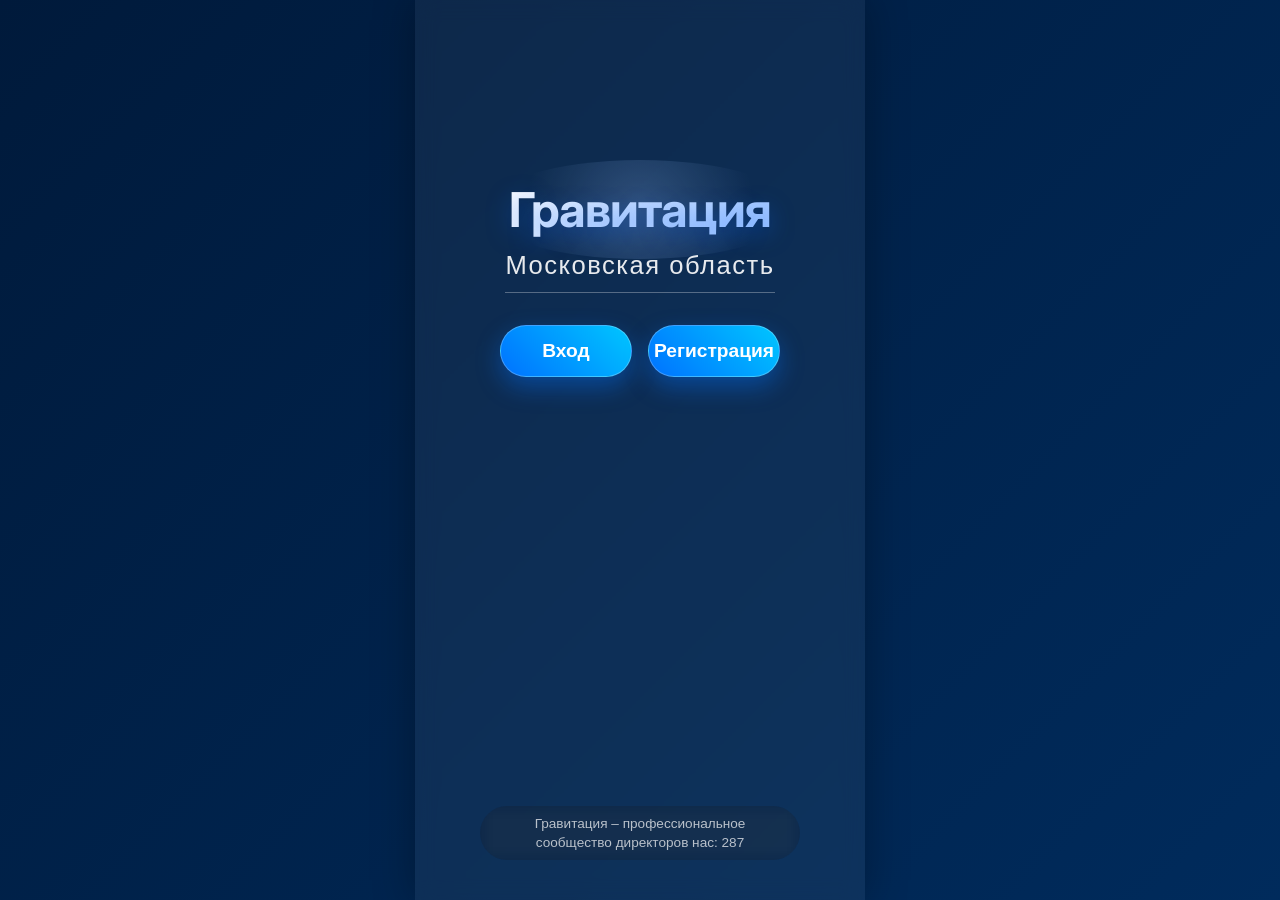
==== index.html @ a6f47c1d "index.html" ====
<!DOCTYPE html>
<html lang="ru">
<head>
    <meta charset="UTF-8">
    <meta name="viewport" content="width=device-width, initial-scale=1.0, maximum-scale=1.0, user-scalable=no, viewport-fit=cover">
    <title>Гравитация - Московская область</title>
    <link rel="manifest" href="data:application/manifest+json,%7B%22name%22%3A%22%D0%93%D1%80%D0%B0%D0%B2%D0%B8%D1%82%D0%B0%D1%86%D0%B8%D1%8F%20-%20%D0%9C%D0%9E%22%2C%22short_name%22%3A%22%D0%93%D1%80%D0%B0%D0%B2%D0%B8%D1%82%D0%B0%D1%86%D0%B8%D1%8F%22%2C%22start_url%22%3A%22%2F%22%2C%22display%22%3A%22standalone%22%2C%22background_color%22%3A%22%23001a3b%22%2C%22theme_color%22%3A%22%23001a3b%22%2C%22icons%22%3A%5B%7B%22src%22%3A%22data:image/svg+xml,%3Csvg%20xmlns='http://www.w3.org/2000/svg'%20viewBox='0%200%20192%20192'%3E%3Crect%20width='192'%20height='192'%20fill='%23001a3b'/%3E%3Ctext%20x='50%25'%20y='50%25'%20font-size='120'%20text-anchor='middle'%20dy='.3em'%20fill='%23ffffff'%3EG%3C/text%3E%3C/svg%3E%22%2C%22sizes%22%3A%22192x192%22%2C%22type%22%3A%22image/svg+xml%22%7D%5D%7D">
    <link href="https://fonts.googleapis.com/css2?family=Inter:opsz,wght@14..32,300;14..32,400;14..32,500;14..32,600;14..32,700;14..32,800&display=swap" rel="stylesheet">
    <style>
        * {
            margin: 0;
            padding: 0;
            box-sizing: border-box;
            font-family: 'SF Pro Display', -apple-system, BlinkMacSystemFont, 'Segoe UI', Roboto, Helvetica, Arial, sans-serif;
        }

        body {
            background: linear-gradient(135deg, #001a3b 0%, #002b5c 100%);
            min-height: 100vh;
            display: flex;
            justify-content: center;
            align-items: flex-start;
            color: white;
        }

        #app {
            width: 100%;
            max-width: 450px;
            min-height: 100vh;
            background: rgba(255, 255, 255, 0.05);
            backdrop-filter: blur(10px);
            box-shadow: 0 0 40px rgba(0, 0, 0, 0.3);
            position: relative;
            overflow-x: hidden;
            display: flex;
            flex-direction: column;
        }

        @keyframes floatIn {
            0% { opacity: 0; transform: translateY(100px) scale(0.9); }
            100% { opacity: 1; transform: translateY(0) scale(1); }
        }
        @keyframes slideUp {
            from { opacity: 0; transform: translateY(50px); }
            to { opacity: 1; transform: translateY(0); }
        }

        @keyframes rotateGlow {
            0% { transform: rotate(0deg); }
            100% { transform: rotate(360deg); }
        }

        .splash-screen {
            min-height: 100vh;
            display: flex;
            flex-direction: column;
            align-items: center;
            padding: 20px;
            text-align: center;
            position: relative;
            overflow: hidden;
            justify-content: flex-start;
            padding-top: 20vh;
        }
        
        @media (max-height: 700px) {
            .splash-screen {
                padding-top: 12vh;
            }
        }
        
        .gravity-text {
            font-family: 'Inter', sans-serif;
            font-size: 3rem;
            font-weight: 700;
            letter-spacing: -0.02em;
            background: linear-gradient(135deg, #FFFFFF 0%, #D4E6FF 40%, #9AC2FF 100%);
            background-clip: text;
            -webkit-background-clip: text;
            -webkit-text-fill-color: transparent;
            text-shadow: 0 8px 24px rgba(0, 100, 255, 0.35);
            margin-bottom: 12px;
            animation: floatIn 1.2s cubic-bezier(0.2, 0.9, 0.3, 1) forwards;
            position: relative;
        }
        .gravity-text::before {
            content: '';
            position: absolute;
            top: -20px;
            left: -20px;
            right: -20px;
            bottom: -20px;
            background: radial-gradient(circle at center, rgba(154, 194, 255, 0.25) 0%, transparent 70%);
            animation: rotateGlow 12s linear infinite;
            z-index: -1;
            border-radius: 50%;
        }
        .region-text {
            font-size: 1.6rem;
            font-weight: 500;
            letter-spacing: 1.5px;
            color: rgba(255, 255, 255, 0.9);
            border-bottom: 1.5px solid rgba(255, 255, 255, 0.3);
            padding-bottom: 12px;
            display: inline-block;
            opacity: 0;
            animation: slideUp 0.8s 0.5s forwards;
        }
        .auth-buttons {
            display: flex;
            gap: 16px;
            justify-content: center;
            margin-top: 32px;
            opacity: 0;
            animation: slideUp 0.8s 0.8s forwards;
            width: 100%;
            max-width: 280px;
        }
        .auth-btn {
            flex: 1;
            background: linear-gradient(45deg, #0072ff, #00c6ff);
            border: none;
            color: white;
            font-size: 1.2rem;
            font-weight: 600;
            padding: 14px 0;
            border-radius: 60px;
            box-shadow: 0 10px 25px rgba(0, 114, 255, 0.4);
            cursor: pointer;
            transition: transform 0.25s ease, box-shadow 0.25s ease;
            border: 1px solid rgba(255,255,255,0.25);
        }
        .auth-btn:active { transform: scale(0.96); }

        .community-stats {
            margin-top: auto;
            margin-bottom: 20px;
            font-size: 0.85rem;
            font-weight: normal;
            color: rgba(255, 255, 255, 0.7);
            background: rgba(0,0,0,0.2);
            padding: 8px 16px;
            border-radius: 30px;
            backdrop-filter: blur(8px);
            animation: slideUp 0.8s 1s forwards;
            opacity: 0;
            text-align: center;
            line-height: 1.4;
            width: 90%;
            max-width: 320px;
        }

        .main-content {
            flex: 1;
            display: none;
            flex-direction: column;
            padding-bottom: 70px;
        }
        .main-content.active { display: flex; animation: slideUp 0.5s forwards; }

        .header {
            display: flex;
            justify-content: space-between;
            align-items: center;
            margin: 16px 20px 10px 20px;
            padding: 10px 0;
            border-bottom: 1px solid rgba(255,255,255,0.2);
        }
        .header h1 {
            font-size: 1.8rem;
            background: linear-gradient(135deg, #fff, #a8d0ff);
            -webkit-background-clip: text;
            -webkit-text-fill-color: transparent;
        }
        .logout-btn {
            background: rgba(255,255,255,0.1);
            border: 1px solid rgba(255,255,255,0.3);
            color: white;
            padding: 8px 15px;
            border-radius: 20px;
            font-size: 0.9rem;
            cursor: pointer;
        }

        /* ВЕРХНЯЯ НАВИГАЦИЯ — в один ряд, без переносов, равномерно */
        .top-nav {
            display: flex;
            flex-wrap: nowrap;
            justify-content: space-between;
            gap: 6px;
            padding: 10px 12px;
            background: rgba(0, 0, 0, 0.3);
            backdrop-filter: blur(8px);
            border-bottom: 1px solid rgba(255,255,255,0.1);
            overflow-x: auto;
            -webkit-overflow-scrolling: touch;
            scrollbar-width: none; /* скрываем скроллбар для чистоты */
        }
        .top-nav::-webkit-scrollbar {
            display: none;
        }
        .top-nav button {
            flex: 1;
            display: inline-flex;
            flex-direction: column;
            align-items: center;
            justify-content: center;
            gap: 4px;
            background: rgba(255,255,255,0.1);
            border: none;
            color: white;
            padding: 8px 4px;
            border-radius: 24px;
            font-size: 0.7rem;
            font-weight: 500;
            cursor: pointer;
            transition: all 0.2s;
            backdrop-filter: blur(4px);
            white-space: nowrap;
            text-align: center;
            min-width: 0;
        }
        .top-nav button span:first-child {
            font-size: 1.3rem;
        }
        .top-nav button.active {
            background: linear-gradient(45deg, #0072ff, #00c6ff);
            box-shadow: 0 2px 8px rgba(0,114,255,0.4);
        }

        /* НИЖНЯЯ НАВИГАЦИЯ */
        .bottom-nav {
            position: fixed;
            bottom: 0;
            left: 0;
            right: 0;
            max-width: 450px;
            margin: 0 auto;
            background: rgba(10, 25, 47, 0.95);
            backdrop-filter: blur(12px);
            display: flex;
            justify-content: space-around;
            align-items: center;
            padding: 8px 12px 12px;
            border-top: 1px solid rgba(255,255,255,0.15);
            z-index: 100;
        }
        .nav-item {
            display: flex;
            flex-direction: column;
            align-items: center;
            gap: 4px;
            background: transparent;
            border: none;
            color: rgba(255,255,255,0.6);
            font-size: 0.7rem;
            font-weight: 500;
            cursor: pointer;
            transition: all 0.2s;
            padding: 6px 8px;
            border-radius: 30px;
        }
        .nav-item span:first-child {
            font-size: 1.4rem;
        }
        .nav-item.active {
            color: #00c6ff;
            background: rgba(0, 114, 255, 0.2);
        }
        .tab-content {
            display: none;
            background: rgba(255,255,255,0.05);
            border-radius: 20px;
            padding: 20px;
            backdrop-filter: blur(5px);
            margin: 10px 16px 0 16px;
            flex: 1;
        }
        .tab-content.active {
            display: block;
        }

        /* Общие стили */
        .search-container { margin-bottom: 20px; }
        .search-input {
            width: 100%;
            padding: 12px 16px;
            background: rgba(255,255,255,0.1);
            border: 1px solid rgba(255,255,255,0.2);
            border-radius: 40px;
            color: white;
            font-size: 1rem;
            outline: none;
        }
        .form-group { margin-bottom: 20px; }
        .form-group label {
            display: block;
            margin-bottom: 8px;
            font-size: 0.9rem;
            color: rgba(255,255,255,0.8);
        }
        .form-group input, .form-group textarea, .form-group select {
            width: 100%;
            padding: 15px;
            background: rgba(255,255,255,0.1);
            border: 1px solid rgba(255,255,255,0.2);
            border-radius: 15px;
            color: white;
            font-size: 1rem;
        }
        .strength-item, .skill-item {
            background: rgba(255,255,255,0.05);
            padding: 15px;
            border-radius: 15px;
            margin-bottom: 10px;
            display: flex;
            flex-direction: column;
            gap: 10px;
        }
        .dynamic-input {
            background: transparent;
            border: none;
            border-bottom: 1px dashed rgba(255,255,255,0.4);
            color: white;
            font-size: 1rem;
            padding: 5px 0;
            width: 100%;
            outline: none;
        }
        .add-btn {
            background: rgba(255,255,255,0.2);
            border: 1px dashed rgba(255,255,255,0.5);
            color: white;
            padding: 12px;
            border-radius: 15px;
            width: 100%;
            font-size: 1rem;
            cursor: pointer;
            margin-bottom: 10px;
        }
        .checkbox-label {
            display: flex;
            align-items: center;
            gap: 12px;
            margin-bottom: 16px;
            cursor: pointer;
            font-size: 0.95rem;
            line-height: 1.3;
        }
        .checkbox-label input[type="checkbox"] {
            appearance: none;
            -webkit-appearance: none;
            width: 22px;
            height: 22px;
            background: rgba(255,255,255,0.1);
            border: 1.5px solid rgba(255,255,255,0.4);
            border-radius: 6px;
            cursor: pointer;
            position: relative;
            transition: all 0.2s ease;
            flex-shrink: 0;
            margin: 0;
        }
        .checkbox-label input[type="checkbox"]:checked {
            background: linear-gradient(45deg, #0072ff, #00c6ff);
            border-color: #00c6ff;
        }
        .checkbox-label input[type="checkbox"]:checked::after {
            content: "✓";
            position: absolute;
            top: 50%;
            left: 50%;
            transform: translate(-50%, -50%);
            color: white;
            font-size: 14px;
            font-weight: bold;
        }
        .checkbox-label label {
            cursor: pointer;
            color: rgba(255,255,255,0.9);
            font-size: 0.95rem;
            line-height: 1.3;
        }
        .save-btn {
            background: linear-gradient(45deg, #00c6ff, #0072ff);
            border: none;
            color: white;
            padding: 15px;
            border-radius: 30px;
            width: 100%;
            font-size: 1.2rem;
            font-weight: 600;
            cursor: pointer;
            margin-top: 20px;
        }
        .directors-grid { display: flex; flex-direction: column; gap: 20px; }
        .director-card {
            background: rgba(0, 0, 0, 0.4);
            backdrop-filter: blur(12px);
            border-radius: 28px;
            padding: 18px;
            border: 1px solid rgba(255,255,255,0.15);
        }
        .card-header {
            display: flex;
            align-items: center;
            gap: 15px;
            margin-bottom: 15px;
        }
        .avatar-img, .avatar-placeholder {
            width: 70px;
            height: 70px;
            border-radius: 50%;
            flex-shrink: 0;
            display: flex;
            align-items: center;
            justify-content: center;
            font-size: 28px;
            font-weight: 600;
            color: white;
            background: linear-gradient(135deg, #0072ff, #00c6ff);
        }
        .avatar-img {
            background: none;
            object-fit: cover;
        }
        .photo-preview {
            margin-top: 12px;
            text-align: center;
        }
        .photo-preview img {
            width: 100px;
            height: 100px;
            border-radius: 50%;
            object-fit: cover;
            border: 2px solid rgba(255,255,255,0.3);
        }
        .badge-mentor {
            background: #ffaa33;
            color: #1e2a3a;
            font-size: 0.7rem;
            padding: 2px 8px;
            border-radius: 30px;
            font-weight: bold;
        }
        .info-section {
            margin: 12px 0;
            background: rgba(255,255,255,0.05);
            border-radius: 18px;
            padding: 12px;
        }
        .info-section h4 { font-size: 0.85rem; color: #9ac2ff; margin-bottom: 8px; }
        .tags { display: flex; flex-wrap: wrap; gap: 8px; margin-top: 5px; }
        .tag {
            background: rgba(0,114,255,0.3);
            border-radius: 20px;
            padding: 4px 12px;
            font-size: 0.75rem;
        }
        .contact-btn, .detail-btn {
            background: linear-gradient(45deg, #0072ff, #00c6ff);
            border: none;
            color: white;
            padding: 10px;
            border-radius: 40px;
            width: 100%;
            margin-top: 12px;
            cursor: pointer;
        }
        .detail-btn { background: rgba(255,255,255,0.2); }
        .event-card {
            background: rgba(255,255,255,0.1);
            border-radius: 15px;
            padding: 15px;
            margin-bottom: 15px;
            border-left: 4px solid #0072ff;
        }
        .modal-overlay {
            position: fixed;
            top: 0;
            left: 0;
            width: 100%;
            height: 100%;
            background: rgba(0, 0, 0, 0.85);
            backdrop-filter: blur(12px);
            display: flex;
            justify-content: center;
            align-items: center;
            z-index: 1000;
            padding: 20px;
        }
        .modal-content {
            max-width: 400px;
            width: 100%;
            background: rgba(0, 0, 0, 0.6);
            backdrop-filter: blur(16px);
            border-radius: 40px;
            border: 1px solid rgba(255, 255, 255, 0.2);
            padding: 24px;
            color: white;
        }
        .close-modal {
            float: right;
            background: rgba(255,255,255,0.2);
            border: none;
            color: white;
            font-size: 24px;
            width: 36px;
            height: 36px;
            border-radius: 50%;
            cursor: pointer;
        }
        .strength-row {
            display: flex;
            align-items: center;
            justify-content: space-between;
            margin-bottom: 12px;
            gap: 12px;
        }
        .strength-bar {
            flex: 1;
            height: 8px;
            background: rgba(255,255,255,0.2);
            border-radius: 10px;
        }
        .strength-fill {
            height: 100%;
            background: linear-gradient(90deg, #00c6ff, #0072ff);
            border-radius: 10px;
        }
        .install-prompt {
            background: rgba(0, 26, 59, 0.95);
            backdrop-filter: blur(10px);
            padding: 15px;
            border-radius: 15px;
            margin: 10px;
            display: flex;
            justify-content: space-between;
            align-items: center;
        }
        .new-section-card {
            background: rgba(255,255,255,0.08);
            border-radius: 24px;
            padding: 20px;
            margin-bottom: 20px;
            border-left: 4px solid #00c6ff;
        }
        .new-section-card h3 {
            margin-bottom: 12px;
            color: #00c6ff;
        }
        @media (max-width: 450px) {
            .gravity-text { font-size: 2.5rem; }
            .region-text { font-size: 1.3rem; }
            .top-nav button { padding: 6px 2px; font-size: 0.65rem; }
            .top-nav button span:first-child { font-size: 1.1rem; }
            .nav-item span:first-child { font-size: 1.2rem; }
            .nav-item { font-size: 0.6rem; padding: 4px 6px; }
            .avatar-img, .avatar-placeholder {
                width: 55px;
                height: 55px;
                font-size: 22px;
            }
        }
    </style>
</head>
<body>
<div id="app">
    <!-- Экран приветствия -->
    <div class="splash-screen" id="splashScreen">
        <div>
            <div class="gravity-text">Гравитация</div>
            <div class="region-text">Московская область</div>
        </div>
        <div class="auth-buttons">
            <button class="auth-btn" id="loginBtn">Вход</button>
            <button class="auth-btn" id="registerBtn">Регистрация</button>
        </div>
        <div class="install-prompt" id="installPrompt" style="display: none;"><span>📱 Установить приложение</span><button id="installBtn">Установить</button></div>
        <div class="community-stats">
            Гравитация – профессиональное сообщество директоров нас: <span>287</span>
        </div>
    </div>

    <!-- Основной контент -->
    <div class="main-content" id="mainContent">
        <div class="header">
            <h1>Гравитация</h1>
            <button class="logout-btn" id="logoutBtn">Выйти</button>
        </div>

        <!-- ВЕРХНЯЯ НАВИГАЦИЯ (все пять кнопок в один ряд) -->
        <div class="top-nav" id="topNav">
            <button data-tab="profile"><span>👤</span> <span>Профиль</span></button>
            <button data-tab="school"><span>🏫</span> <span>Школа</span></button>
            <button data-tab="events"><span>📅</span> <span>Мероприятия</span></button>
            <button data-tab="directors"><span>🧑‍💼</span> <span>Директора</span></button>
            <button data-tab="mentors"><span>🌟</span> <span>Наставники</span></button>
        </div>

        <!-- Контейнеры для старых разделов -->
        <div class="tab-content" id="profile"></div>
        <div class="tab-content" id="school"></div>
        <div class="tab-content" id="events"></div>
        <div class="tab-content" id="directors"></div>
        <div class="tab-content" id="mentors"></div>

        <!-- НИЖНЯЯ НАВИГАЦИЯ (новые разделы) -->
        <div class="bottom-nav" id="bottomNav">
            <button class="nav-item" data-newtab="expert"><span>📊</span><span>Экспертное мнение</span></button>
            <button class="nav-item" data-newtab="gl"><span>⭐</span><span>ГЛ</span></button>
            <button class="nav-item" data-newtab="internship"><span>🎓</span><span>Стажировка</span></button>
            <button class="nav-item" data-newtab="calendar"><span>📅</span><span>Календарь мероприятий</span></button>
        </div>

        <!-- Контейнеры для новых разделов -->
        <div class="tab-content" id="expert"></div>
        <div class="tab-content" id="gl"></div>
        <div class="tab-content" id="internship"></div>
        <div class="tab-content" id="calendar"></div>
    </div>
</div>

<script>
    // ---------- Авторизация и модальные окна ----------
    let deferredPrompt;
    window.addEventListener('beforeinstallprompt', (e) => {
        e.preventDefault();
        deferredPrompt = e;
        document.getElementById('installPrompt').style.display = 'flex';
    });
    document.getElementById('installBtn')?.addEventListener('click', async () => {
        if (!deferredPrompt) return;
        deferredPrompt.prompt();
        await deferredPrompt.userChoice;
        deferredPrompt = null;
        document.getElementById('installPrompt').style.display = 'none';
    });

    function showModal(title, contentHtml) {
        const overlay = document.createElement('div');
        overlay.className = 'modal-overlay';
        overlay.innerHTML = `
            <div class="modal-content">
                <button class="close-modal">&times;</button>
                <h2 style="margin-bottom: 20px;">${title}</h2>
                ${contentHtml}
            </div>
        `;
        document.body.appendChild(overlay);
        overlay.querySelector('.close-modal').onclick = () => overlay.remove();
        overlay.onclick = (e) => { if (e.target === overlay) overlay.remove(); };
        return overlay;
    }

    function showLoginModal() {
        const html = `
            <div class="form-group"><label>Email</label><input type="email" id="loginEmail" placeholder="director@school.ru"></div>
            <div class="form-group"><label>Пароль</label><input type="password" id="loginPassword" placeholder="******"></div>
            <button class="save-btn" id="doLoginBtn">Войти</button>
        `;
        const modal = showModal('Вход в аккаунт', html);
        modal.querySelector('#doLoginBtn').onclick = () => {
            const email = modal.querySelector('#loginEmail').value.trim();
            const password = modal.querySelector('#loginPassword').value;
            const users = JSON.parse(localStorage.getItem('users') || '[]');
            const user = users.find(u => u.email === email && u.password === password);
            if (user) {
                localStorage.setItem('userLoggedIn', 'true');
                localStorage.setItem('currentUser', JSON.stringify(user));
                modal.remove();
                showMainApp();
            } else {
                alert('Неверный email или пароль');
            }
        };
    }

    function showRegisterModal() {
        const html = `
            <div class="form-group"><label>ФИО</label><input type="text" id="regName" placeholder="Иванов Иван Иванович"></div>
            <div class="form-group"><label>Email</label><input type="email" id="regEmail" placeholder="director@school.ru"></div>
            <div class="form-group"><label>Телефон</label><input type="tel" id="regPhone" placeholder="+7 (999) 999-99-99"></div>
            <div class="form-group"><label>Пароль</label><input type="password" id="regPassword" placeholder="минимум 6 символов"></div>
            <button class="save-btn" id="doRegisterBtn">Зарегистрироваться</button>
        `;
        const modal = showModal('Регистрация', html);
        modal.querySelector('#doRegisterBtn').onclick = () => {
            const name = modal.querySelector('#regName').value.trim();
            const email = modal.querySelector('#regEmail').value.trim();
            const phone = modal.querySelector('#regPhone').value.trim();
            const password = modal.querySelector('#regPassword').value;
            if (!name || !email || !password) {
                alert('Заполните все поля');
                return;
            }
            if (password.length < 6) {
                alert('Пароль должен быть не менее 6 символов');
                return;
            }
            const users = JSON.parse(localStorage.getItem('users') || '[]');
            if (users.some(u => u.email === email)) {
                alert('Пользователь с таким email уже существует');
                return;
            }
            const newUser = { name, email, phone, password };
            users.push(newUser);
            localStorage.setItem('users', JSON.stringify(users));
            localStorage.setItem('userLoggedIn', 'true');
            localStorage.setItem('currentUser', JSON.stringify(newUser));
            modal.remove();
            showMainApp();
        };
    }

    function showMainApp() {
        document.getElementById('splashScreen').style.display = 'none';
        const main = document.getElementById('mainContent');
        main.classList.add('active');
        initTabs();
        loadUserDataIntoForms();
        renderDirectors();
        renderEvents();
    }

    function logout() {
        localStorage.removeItem('userLoggedIn');
        localStorage.removeItem('currentUser');
        document.getElementById('splashScreen').style.display = 'flex';
        document.getElementById('mainContent').classList.remove('active');
    }

    // ========== ПРОФИЛЬ (с фото) ==========
    document.getElementById('profile').innerHTML = `
        <h2 style="margin-bottom: 20px;">Профиль директора</h2>
        <div class="form-group">
            <label>Фото директора</label>
            <input type="file" id="directorPhoto" accept="image/jpeg,image/png,image/webp">
            <div id="photoPreview" class="photo-preview"></div>
        </div>
        <div class="form-group"><label>ФИО полностью</label><input type="text" id="directorName" placeholder="Иванов Иван Иванович"></div>
        <div class="form-group"><label>Email</label><input type="email" id="directorEmail" placeholder="director@school.ru"></div>
        <div class="form-group"><label>Телефон</label><input type="tel" id="directorPhone" placeholder="+7 (999) 999-99-99"></div>
        <h3 style="margin: 20px 0 10px;">Мои сильные стороны</h3><div id="strengthsList"></div><button class="add-btn" onclick="addStrength()">+ Добавить качество</button>
        <h3 style="margin: 20px 0 10px;">Профессиональные навыки</h3><div id="skillsList"></div><button class="add-btn" onclick="addSkill()">+ Добавить навык</button>
        <h3 style="margin: 20px 0 10px;">Уникальный опыт</h3><div class="form-group"><textarea id="uniqueExperience" rows="3" placeholder="Расскажите о вашем уникальном профессиональном опыте..."></textarea></div>
        <h3 style="margin: 20px 0 10px;">Личные интересы</h3><div class="form-group"><textarea id="personalInterests" rows="3" placeholder="Ваши хобби, увлечения и интересы..."></textarea></div>
        <div class="checkbox-label" style="margin-top: 20px;">
            <input type="checkbox" id="mentorCheckbox">
            <label for="mentorCheckbox">Готов стать наставником будущих лидеров в сфере образования</label>
        </div>
        <div class="checkbox-label">
            <input type="checkbox" id="consentCheckbox">
            <label for="consentCheckbox">Согласен на обработку персональных данных</label>
        </div>
        <button class="save-btn" onclick="saveProfile()">Сохранить профиль</button>
    `;

    let tempPhotoBase64 = null;

    function initPhotoUpload() {
        const fileInput = document.getElementById('directorPhoto');
        if (!fileInput) return;
        fileInput.addEventListener('change', function(e) {
            const file = e.target.files[0];
            if (file && file.type.startsWith('image/')) {
                if (file.size > 1024 * 1024) {
                    alert('Файл слишком большой. Максимум 1 МБ');
                    fileInput.value = '';
                    return;
                }
                const reader = new FileReader();
                reader.onload = function(ev) {
                    tempPhotoBase64 = ev.target.result;
                    const previewDiv = document.getElementById('photoPreview');
                    previewDiv.innerHTML = `<img src="${tempPhotoBase64}" alt="Фото профиля">`;
                };
                reader.readAsDataURL(file);
            } else {
                alert('Пожалуйста, выберите изображение (JPEG, PNG, WebP)');
                fileInput.value = '';
            }
        });
    }

    window.addStrength = function(name = '', val = 5) {
        const strengthsList = document.getElementById('strengthsList');
        const newDiv = document.createElement('div');
        newDiv.className = 'strength-item';
        newDiv.innerHTML = `<input type="text" class="dynamic-input strength-name" placeholder="Например: Стратегическое планирование..." value="${name}"><input type="range" class="strength-val" min="1" max="10" value="${val}">`;
        strengthsList.appendChild(newDiv);
    };
    window.addSkill = function(name = '', level = 'Средний') {
        const skillsList = document.getElementById('skillsList');
        const newDiv = document.createElement('div');
        newDiv.className = 'skill-item';
        const options = ['Начальный', 'Средний', 'Продвинутый', 'Эксперт'].map(opt => `<option value="${opt}" ${opt === level ? 'selected' : ''}>${opt}</option>`).join('');
        newDiv.innerHTML = `<input type="text" class="dynamic-input skill-name" placeholder="Например: Цифровая трансформация..." value="${name}"><select class="skill-level" style="margin-top: 10px;">${options}</select>`;
        skillsList.appendChild(newDiv);
    };
    window.saveProfile = function() {
        const strengths = [];
        document.querySelectorAll('.strength-item').forEach(item => {
            const name = item.querySelector('.strength-name').value;
            const val = item.querySelector('.strength-val').value;
            if(name.trim()) strengths.push({ name, val });
        });
        const skills = [];
        document.querySelectorAll('.skill-item').forEach(item => {
            const name = item.querySelector('.skill-name').value;
            const level = item.querySelector('.skill-level').value;
            if(name.trim()) skills.push({ name, level });
        });
        const profileData = {
            name: document.getElementById('directorName').value,
            email: document.getElementById('directorEmail').value,
            phone: document.getElementById('directorPhone').value,
            experience: document.getElementById('uniqueExperience').value,
            interests: document.getElementById('personalInterests').value,
            isMentor: document.getElementById('mentorCheckbox').checked,
            consent: document.getElementById('consentCheckbox').checked,
            strengths: strengths,
            skills: skills
        };
        if (tempPhotoBase64) {
            profileData.photo = tempPhotoBase64;
        } else {
            const oldProfile = localStorage.getItem('directorProfile');
            if (oldProfile) {
                const old = JSON.parse(oldProfile);
                if (old.photo) profileData.photo = old.photo;
            }
        }
        localStorage.setItem('directorProfile', JSON.stringify(profileData));
        alert('Профиль сохранён!');
        renderDirectors();
        loadUserDataIntoForms();
    };

    function loadUserDataIntoForms() {
        const savedProfile = localStorage.getItem('directorProfile');
        if (savedProfile) {
            const profile = JSON.parse(savedProfile);
            document.getElementById('directorName').value = profile.name || '';
            document.getElementById('directorEmail').value = profile.email || '';
            document.getElementById('directorPhone').value = profile.phone || '';
            document.getElementById('uniqueExperience').value = profile.experience || '';
            document.getElementById('personalInterests').value = profile.interests || '';
            document.getElementById('mentorCheckbox').checked = profile.isMentor || false;
            document.getElementById('consentCheckbox').checked = profile.consent || false;
            if (profile.photo) {
                const previewDiv = document.getElementById('photoPreview');
                previewDiv.innerHTML = `<img src="${profile.photo}" alt="Фото профиля">`;
                tempPhotoBase64 = profile.photo;
            } else {
                document.getElementById('photoPreview').innerHTML = '';
                tempPhotoBase64 = null;
            }
            const strengthsDiv = document.getElementById('strengthsList');
            const skillsDiv = document.getElementById('skillsList');
            strengthsDiv.innerHTML = '';
            skillsDiv.innerHTML = '';
            if (profile.strengths && profile.strengths.length) {
                profile.strengths.forEach(s => addStrength(s.name, s.val));
            } else {
                addStrength('Стратегическое планирование',8);
                addStrength('Управление персоналом',7);
            }
            if (profile.skills && profile.skills.length) {
                profile.skills.forEach(s => addSkill(s.name, s.level));
            } else {
                addSkill('Цифровая трансформация','Средний');
            }
        } else {
            addStrength('Стратегическое планирование',8);
            addStrength('Управление персоналом',7);
            addSkill('Цифровая трансформация','Средний');
            document.getElementById('consentCheckbox').checked = false;
            document.getElementById('photoPreview').innerHTML = '';
            tempPhotoBase64 = null;
        }
        const savedSchool = localStorage.getItem('schoolInfo');
        if (savedSchool) {
            const school = JSON.parse(savedSchool);
            document.getElementById('schoolName').value = school.name || '';
            document.getElementById('schoolAddress').value = school.address || '';
            document.getElementById('studentCount').value = school.students || '';
            document.getElementById('teacherCount').value = school.teachers || '';
            document.getElementById('schoolType').value = school.type || 'Средняя общеобразовательная';
            document.getElementById('buildingCount').value = school.buildingCount || '';
            document.getElementById('usefulExperience').value = school.usefulExperience || '';
            document.getElementById('wantToKnow').value = school.wantToKnow || '';
        }
        initPhotoUpload();
    }

    // ========== Школа, Мероприятия, Директора, Наставники ==========
    document.getElementById('school').innerHTML = `
        <h2 style="margin-bottom: 20px;">Информация о школе</h2>
        <div class="form-group"><label>Полное название школы</label><input type="text" id="schoolName" placeholder="МБОУ СОШ №1"></div>
        <div class="form-group"><label>Адрес школы</label><input type="text" id="schoolAddress" placeholder="г. Москва, ул. Школьная, 1"></div>
        <div class="form-group"><label>Количество учеников</label><input type="number" id="studentCount" placeholder="500"></div>
        <div class="form-group"><label>Количество педагогов</label><input type="number" id="teacherCount" placeholder="30"></div>
        <div class="form-group"><label>Тип школы</label><select id="schoolType"><option>Средняя общеобразовательная</option><option>Гимназия</option><option>Лицей</option></select></div>
        <div class="form-group"><label>Количество зданий</label><input type="number" id="buildingCount" placeholder="1"></div>
        <div class="form-group"><label>Могу быть полезен:</label><textarea id="usefulExperience" rows="3"></textarea></div>
        <div class="form-group"><label>Хочу узнать:</label><textarea id="wantToKnow" rows="3"></textarea></div>
        <button class="save-btn" onclick="saveSchool()">Сохранить информацию</button>
    `;
    document.getElementById('events').innerHTML = `
        <h2 style="margin-bottom: 20px;">Обмен опытом: мероприятия</h2>
        <div style="background: rgba(255,255,255,0.1); border-radius: 20px; padding: 15px; margin-bottom: 20px;">
            <h3 style="margin-bottom: 15px;">Создать мероприятие</h3>
            <div class="form-group"><label>Название</label><input type="text" id="eventTitle" placeholder="Мастер-класс по цифровизации"></div>
            <div class="form-group"><label>Дата и время</label><input type="text" id="eventDate" placeholder="15 мая 2026, 14:00"></div>
            <div class="form-group"><label>Описание</label><textarea id="eventDesc" rows="2"></textarea></div>
            <div class="form-group"><label>Максимум участников</label><input type="number" id="eventMax" placeholder="10"></div>
            <button class="save-btn" id="createEventBtn">➕ Создать мероприятие</button>
        </div>
        <h3>Доступные мероприятия</h3><div id="eventsList"></div>
    `;
    document.getElementById('directors').innerHTML = `
        <h2 style="margin-bottom: 20px;">🧑‍💼 Директора школ</h2>
        <div class="search-container"><input type="text" id="directorSearchInput" class="search-input" placeholder="🔍 Поиск..."></div>
        <div id="directorsList" class="directors-grid"></div>
    `;
    document.getElementById('mentors').innerHTML = `
        <h2 style="margin-bottom: 20px;">Потенциальные наставники</h2>
        <div id="mentorsList"></div>
    `;

    // ========== НОВЫЕ РАЗДЕЛЫ ==========
    document.getElementById('expert').innerHTML = `
        <h2>📊 Экспертное мнение</h2>
        <div class="new-section-card">
            <h3>Тренды в образовании 2026</h3>
            <p>Цифровая трансформация, персонализация обучения, развитие soft skills. Эксперты сообщества делятся прогнозами.</p>
        </div>
        <div class="new-section-card">
            <h3>Управление изменениями</h3>
            <p>Как внедрить новые практики без сопротивления коллектива? Опыт директоров из Московской области.</p>
        </div>
        <div class="new-section-card">
            <h3>Финансовая автономия школы</h3>
            <p>Привлечение внебюджетных средств, гранты, партнёрства с бизнесом. Реальные кейсы.</p>
        </div>
    `;
    document.getElementById('gl').innerHTML = `
        <h2>⭐ Гравитация лидерства</h2>
        <div class="new-section-card">
            <h3>Школа молодого директора</h3>
            <p>Программа наставничества для начинающих руководителей. Запись на курс откроется в мае.</p>
        </div>
        <div class="new-section-card">
            <h3>Лидерские компетенции</h3>
            <p>Самодиагностика, развитие эмоционального интеллекта, стратегическое мышление.</p>
        </div>
        <div class="new-section-card">
            <h3>Кейс-чемпионат «Управляю школой»</h3>
            <p>Решаем реальные задачи из практики директоров. Приём заявок до 20 апреля.</p>
        </div>
    `;
    document.getElementById('internship').innerHTML = `
        <h2>🎓 Стажировка</h2>
        <div class="new-section-card">
            <h3>Стажировка в лучших школах МО</h3>
            <p>Возможность посетить школы-лидеры, перенять опыт. Ближайшая стажировка: 15–17 мая.</p>
        </div>
        <div class="new-section-card">
            <h3>Виртуальная стажировка</h3>
            <p>Онлайн-модули по управлению качеством, цифровым инструментам, работе с родителями.</p>
        </div>
        <div class="new-section-card">
            <h3>Заявка на стажировку</h3>
            <p>Оставьте заявку в личном кабинете, и мы подберём подходящую программу.</p>
        </div>
    `;
    document.getElementById('calendar').innerHTML = `
        <h2>📅 Календарь мероприятий</h2>
        <div class="new-section-card">
            <h3>12 апреля – Вебинар «Эффективное бюджетирование»</h3>
            <p>Спикер: Елена Громова, директор гимназии №11. Регистрация в разделе «Мероприятия».</p>
        </div>
        <div class="new-section-card">
            <h3>25 апреля – Форум «Лидеры образования Подмосковья»</h3>
            <p>Очный форум в Химках. Участие бесплатное по предварительной записи.</p>
        </div>
        <div class="new-section-card">
            <h3>1–5 мая – Онлайн-марафон «Наставничество в школе»</h3>
            <p>Практические инструменты для наставников и молодых педагогов.</p>
        </div>
    `;

    window.saveSchool = function() {
        const schoolData = {
            name: document.getElementById('schoolName').value,
            address: document.getElementById('schoolAddress').value,
            students: document.getElementById('studentCount').value,
            teachers: document.getElementById('teacherCount').value,
            type: document.getElementById('schoolType').value,
            buildingCount: document.getElementById('buildingCount').value,
            usefulExperience: document.getElementById('usefulExperience').value,
            wantToKnow: document.getElementById('wantToKnow').value
        };
        localStorage.setItem('schoolInfo', JSON.stringify(schoolData));
        alert('Информация о школе сохранена!');
        renderDirectors();
    };

    let events = [];
    function loadEventsFromStorage() { const stored = localStorage.getItem('events'); events = stored ? JSON.parse(stored) : []; }
    function saveEventsToStorage() { localStorage.setItem('events', JSON.stringify(events)); }
    function getCurrentDirectorName() { const p = localStorage.getItem('directorProfile'); return p ? (JSON.parse(p).name || 'Директор') : 'Директор'; }
    function getCurrentSchoolName() { const s = localStorage.getItem('schoolInfo'); return s ? (JSON.parse(s).name || 'Школа') : 'Школа'; }
    function createEvent(title, date, description, maxParticipants) {
        events.push({ id: Date.now(), title, date, description, max: parseInt(maxParticipants) || 999, registrations: [], creator: getCurrentDirectorName(), creatorSchool: getCurrentSchoolName() });
        saveEventsToStorage();
        renderEvents();
    }
    window.registerForEvent = function(eventId) {
        const ev = events.find(e => e.id == eventId);
        if (!ev) return;
        if (ev.registrations.length >= ev.max) { alert('Максимум участников'); return; }
        const employeeName = prompt('ФИО сотрудника:'); if (!employeeName) return;
        const position = prompt('Должность:'); if (!position) return;
        const school = prompt('От какой школы?', getCurrentSchoolName()); if (!school) return;
        ev.registrations.push({ employeeName, position, schoolName: school, registeredAt: new Date().toLocaleString() });
        saveEventsToStorage();
        renderEvents();
        alert(`Сотрудник ${employeeName} записан`);
    };
    window.deleteEvent = function(eventId) {
        const ev = events.find(e => e.id == eventId);
        if (!ev || ev.creator !== getCurrentDirectorName()) { alert('Удалять можно только свои мероприятия'); return; }
        if (confirm('Удалить?')) { events = events.filter(e => e.id != eventId); saveEventsToStorage(); renderEvents(); }
    };
    function renderEvents() {
        const container = document.getElementById('eventsList');
        if (!container) return;
        if (events.length === 0) { container.innerHTML = '<div style="text-align:center; padding:20px;">Нет мероприятий. Создайте первое!</div>'; return; }
        let html = '';
        events.forEach(ev => {
            const isCreator = (ev.creator === getCurrentDirectorName());
            html += `<div class="event-card"><h3>${escapeHtml(ev.title)}</h3><div class="date">📅 ${escapeHtml(ev.date)}</div><p>${escapeHtml(ev.description)}</p><div>👥 Записалось: ${ev.registrations.length} / ${ev.max}</div><div>👤 Организатор: ${escapeHtml(ev.creator)} (${escapeHtml(ev.creatorSchool)})</div>`;
            if (ev.registrations.length) {
                html += `<div><strong>Записавшиеся:</strong><ul>${ev.registrations.map(r => `<li>${escapeHtml(r.employeeName)} (${escapeHtml(r.position)}) — ${escapeHtml(r.schoolName)}</li>`).join('')}</ul></div>`;
            }
            html += `<div style="margin-top:12px;">${!isCreator ? `<button onclick="registerForEvent(${ev.id})">📝 Записать сотрудника</button>` : ''}${isCreator ? `<button onclick="deleteEvent(${ev.id})" style="background:#ff4757;">🗑 Удалить</button>` : ''}</div></div>`;
        });
        container.innerHTML = html;
    }
    function escapeHtml(str) { return str?.replace(/[&<>]/g, function(m){ if(m==='&') return '&amp;'; if(m==='<') return '&lt;'; if(m==='>') return '&gt;'; return m;}) || ''; }

    // Демо-директора
    const demoDirectors = [
        { name: "Елена Викторовна Громова", school: "МБОУ «Гимназия №11»", city: "Химки, Московская область", useful: "12 лет успешного руководства...", wantToKnow: "Цифровая трансформация...", isMentor: true, strengthsDetailed: [{ name: "Стратегическое планирование", val: 9.5 }], skillsDetailed: [{ name: "Цифровая трансформация", level: "Эксперт" }], uniqueExperience: "Руководитель пилотного проекта...", personalInterests: ["Литература", "Медитация"], tags: ["#Лидерство"] },
        { name: "Анна Сергеевна Воронцова", school: "Гимназия №3", city: "Красногорск", useful: "Инклюзивное образование", wantToKnow: "Цифровые платформы", isMentor: true, strengthsDetailed: [{ name: "Работа с родителями", val: 9 }], skillsDetailed: [{ name: "Управление персоналом", level: "Продвинутый" }], uniqueExperience: "Создала ресурсный класс", personalInterests: ["Психология"], tags: ["#Инклюзия"] },
        { name: "Дмитрий Павлович Громов", school: "Лицей №10", city: "Долгопрудный", useful: "Построение IT-лицея", wantToKnow: "Организация профильных классов", isMentor: false, strengthsDetailed: [{ name: "Цифровая трансформация", val: 9 }], skillsDetailed: [{ name: "Проектный менеджмент", level: "Эксперт" }], uniqueExperience: "Создал IT-лицей", personalInterests: ["Программирование"], tags: ["#IT"] },
        { name: "Екатерина Викторовна Морозова", school: "СОШ №22", city: "Одинцово", useful: "Школьный медиацентр", wantToKnow: "Наставничество", isMentor: true, strengthsDetailed: [{ name: "Коммуникабельность", val: 9 }], skillsDetailed: [{ name: "Медиа", level: "Продвинутый" }], uniqueExperience: "Запустила школьное ТВ", personalInterests: ["Журналистика"], tags: ["#Медиа"] }
    ];

    function getCurrentDirectorCard() {
        const profile = localStorage.getItem('directorProfile');
        const school = localStorage.getItem('schoolInfo');
        if (!profile && !school) return null;
        const p = profile ? JSON.parse(profile) : { name: '', strengths: [], skills: [], isMentor: false, experience: '', interests: '', photo: null };
        const s = school ? JSON.parse(school) : { name: 'Школа не указана', address: '', usefulExperience: '', wantToKnow: '' };
        return {
            name: p.name || 'Директор',
            school: s.name || 'Школа',
            city: s.address ? s.address.split(',')[1]?.trim() || s.address : 'МО',
            useful: s.usefulExperience || p.experience || 'Опыт не указан',
            wantToKnow: s.wantToKnow || 'Не указано',
            isMentor: p.isMentor || false,
            strengthsDetailed: p.strengths ? p.strengths.map(st => ({ name: st.name, val: st.val })) : [],
            skillsDetailed: p.skills ? p.skills.map(sk => ({ name: sk.name, level: sk.level })) : [],
            uniqueExperience: p.experience || 'Не указано',
            personalInterests: p.interests ? p.interests.split('\n').filter(i => i.trim()) : [],
            tags: [],
            photo: p.photo || null
        };
    }

    let currentSearchTerm = '';
    function directorMatchesSearch(d, term) {
        if (!term) return true;
        const t = term.toLowerCase();
        const fields = [d.name, d.school, d.city, d.useful, d.wantToKnow, d.uniqueExperience, ...(d.personalInterests || []), ...(d.tags || []), ...(d.strengthsDetailed || []).map(s => s.name), ...(d.skillsDetailed || []).map(s => s.name)].map(f => (f || '').toLowerCase());
        return fields.some(f => f.includes(t));
    }
    function renderDirectors() {
        const container = document.getElementById('directorsList');
        if (!container) return;
        let all = [...demoDirectors];
        const current = getCurrentDirectorCard();
        if (current && current.name !== 'Директор' && current.name.trim() !== '') all = [current, ...all];
        const filtered = all.filter(d => directorMatchesSearch(d, currentSearchTerm));
        if (!filtered.length) { container.innerHTML = '<div>Ничего не найдено</div>'; return; }
        let html = '';
        filtered.forEach(d => {
            let avatarHtml = d.photo ? `<img src="${d.photo}" class="avatar-img" alt="Фото">` : `<div class="avatar-placeholder">${d.name.charAt(0)}</div>`;
            const allTags = [...(d.strengthsDetailed || []).map(s => s.name), ...(d.skillsDetailed || []).map(s => s.name)].slice(0,5);
            html += `<div class="director-card"><div class="card-header">${avatarHtml}<div class="card-title"><h3>${escapeHtml(d.name)}</h3><p>🏫 ${escapeHtml(d.school)} • ${escapeHtml(d.city)} ${d.isMentor ? '<span class="badge-mentor">✨ Наставник</span>' : ''}</p></div></div><div class="info-section"><h4>🤝 Могу быть полезен</h4><p>${escapeHtml(d.useful)}</p></div><div class="info-section"><h4>💡 Хочу узнать</h4><p>${escapeHtml(d.wantToKnow)}</p></div>${allTags.length ? `<div class="tags">${allTags.map(t => `<span class="tag">${escapeHtml(t)}</span>`).join('')}</div>` : ''}<button class="contact-btn" onclick="alert('Связаться с ${escapeHtml(d.name)} можно через платформу')">💬 Связаться</button><button class="detail-btn" onclick="showDirectorDetail(${JSON.stringify(d).replace(/"/g, '&quot;')})">📖 Подробнее</button></div>`;
        });
        container.innerHTML = html;
    }
    window.showDirectorDetail = function(d) { alert(`Подробная карточка ${d.name} будет доступна в следующей версии`); };
    document.getElementById('directorSearchInput')?.addEventListener('input', (e) => { currentSearchTerm = e.target.value; renderDirectors(); });
    function renderMentors() {
        const container = document.getElementById('mentorsList');
        const all = [...demoDirectors];
        const mentors = all.filter(d => d.isMentor === true);
        container.innerHTML = mentors.map(m => `<div style="background:rgba(255,255,255,0.1); border-radius:15px; padding:15px; margin-bottom:15px; display:flex; justify-content:space-between; align-items:center;"><div><strong>${escapeHtml(m.name)}</strong><div>${escapeHtml(m.school)}</div><div>${escapeHtml(m.useful)}</div></div><span style="background:#00c6ff; padding:5px 10px; border-radius:20px;">Наставник</span></div>`).join('');
    }

    // ========== УПРАВЛЕНИЕ ВКЛАДКАМИ ==========
    function initTabs() {
        const topButtons = document.querySelectorAll('#topNav button');
        const topContents = ['profile', 'school', 'events', 'directors', 'mentors'];
        const bottomButtons = document.querySelectorAll('#bottomNav .nav-item');
        const bottomContents = ['expert', 'gl', 'internship', 'calendar'];

        function switchTopTab(tabId) {
            topContents.forEach(id => { const el = document.getElementById(id); if (el) el.classList.remove('active'); });
            const activeTab = document.getElementById(tabId);
            if (activeTab) activeTab.classList.add('active');
            topButtons.forEach(btn => {
                if (btn.getAttribute('data-tab') === tabId) btn.classList.add('active');
                else btn.classList.remove('active');
            });
            bottomContents.forEach(id => { const el = document.getElementById(id); if (el) el.classList.remove('active'); });
            bottomButtons.forEach(btn => btn.classList.remove('active'));
        }

        function switchBottomTab(tabId) {
            bottomContents.forEach(id => { const el = document.getElementById(id); if (el) el.classList.remove('active'); });
            const activeTab = document.getElementById(tabId);
            if (activeTab) activeTab.classList.add('active');
            bottomButtons.forEach(btn => {
                if (btn.getAttribute('data-newtab') === tabId) btn.classList.add('active');
                else btn.classList.remove('active');
            });
            topContents.forEach(id => { const el = document.getElementById(id); if (el) el.classList.remove('active'); });
            topButtons.forEach(btn => btn.classList.remove('active'));
        }

        topButtons.forEach(btn => { const tabId = btn.getAttribute('data-tab'); btn.addEventListener('click', () => switchTopTab(tabId)); });
        bottomButtons.forEach(btn => { const tabId = btn.getAttribute('data-newtab'); btn.addEventListener('click', () => switchBottomTab(tabId)); });

        switchTopTab('profile');
        renderDirectors();
        renderEvents();
        renderMentors();
    }

    document.getElementById('loginBtn').onclick = showLoginModal;
    document.getElementById('registerBtn').onclick = showRegisterModal;
    document.getElementById('logoutBtn').onclick = logout;
    document.getElementById('createEventBtn')?.addEventListener('click', () => {
        const title = document.getElementById('eventTitle').value.trim();
        const date = document.getElementById('eventDate').value.trim();
        const desc = document.getElementById('eventDesc').value.trim();
        const max = document.getElementById('eventMax').value;
        if (!title || !date || !desc) { alert('Заполните все поля'); return; }
        createEvent(title, date, desc, max);
        document.getElementById('eventTitle').value = '';
        document.getElementById('eventDate').value = '';
        document.getElementById('eventDesc').value = '';
        document.getElementById('eventMax').value = '';
    });

    if (localStorage.getItem('userLoggedIn') === 'true') {
        showMainApp();
    } else {
        document.getElementById('splashScreen').style.display = 'flex';
    }
    loadEventsFromStorage();
    window.renderMentors = renderMentors;
    setTimeout(() => renderMentors(), 100);
</script>
</body>
</html>
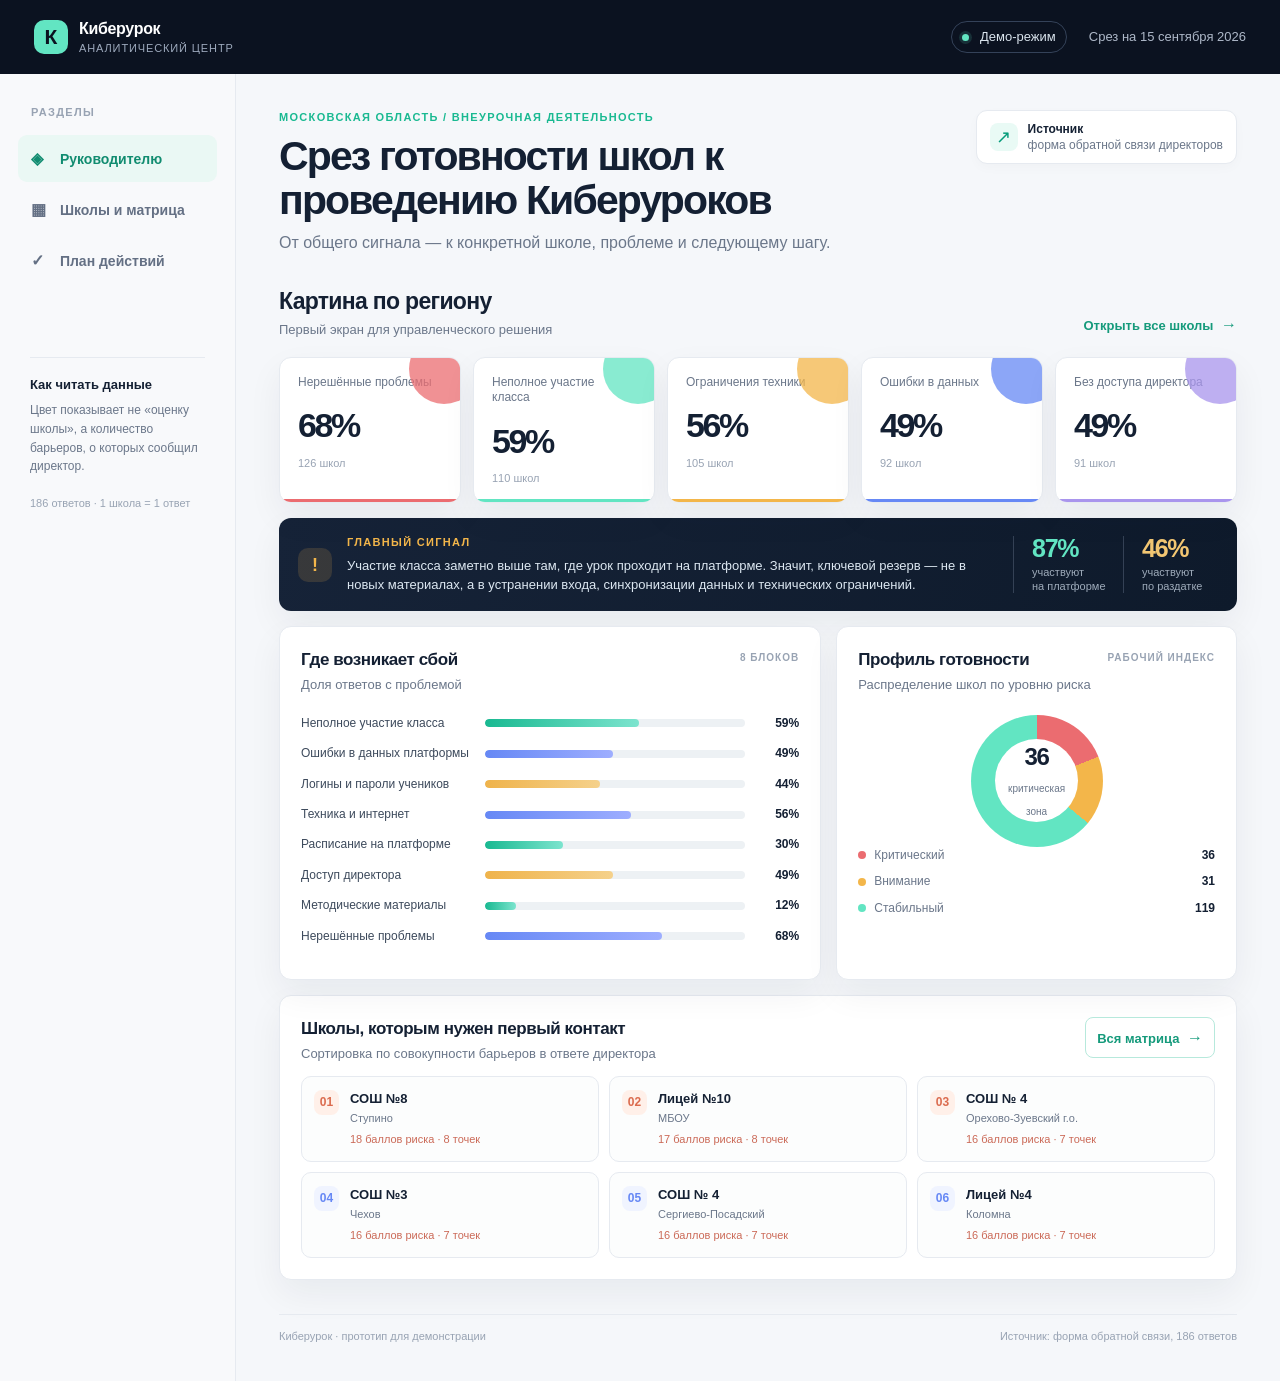
==== commit 5c40a23c: "Добавить интерактивный отчёт Киберурок Интерактивный аналитический отчёт по ответам директоров школ," ====
--- a/index.html
+++ b/index.html
@@ -1,1182 +1,120 @@
-<!DOCTYPE html>
+<!doctype html>
 <html lang="ru">
-<head>
-    <meta charset="UTF-8">
-    <meta name="viewport" content="width=device-width, initial-scale=1.0, maximum-scale=1.0, user-scalable=no, viewport-fit=cover">
-    <title>Гравитация - Московская область</title>
-    <link rel="manifest" href="data:application/manifest+json,%7B%22name%22%3A%22%D0%93%D1%80%D0%B0%D0%B2%D0%B8%D1%82%D0%B0%D1%86%D0%B8%D1%8F%20-%20%D0%9C%D0%9E%22%2C%22short_name%22%3A%22%D0%93%D1%80%D0%B0%D0%B2%D0%B8%D1%82%D0%B0%D1%86%D0%B8%D1%8F%22%2C%22start_url%22%3A%22%2F%22%2C%22display%22%3A%22standalone%22%2C%22background_color%22%3A%22%23001a3b%22%2C%22theme_color%22%3A%22%23001a3b%22%2C%22icons%22%3A%5B%7B%22src%22%3A%22data:image/svg+xml,%3Csvg%20xmlns='http://www.w3.org/2000/svg'%20viewBox='0%200%20192%20192'%3E%3Crect%20width='192'%20height='192'%20fill='%23001a3b'/%3E%3Ctext%20x='50%25'%20y='50%25'%20font-size='120'%20text-anchor='middle'%20dy='.3em'%20fill='%23ffffff'%3EG%3C/text%3E%3C/svg%3E%22%2C%22sizes%22%3A%22192x192%22%2C%22type%22%3A%22image/svg+xml%22%7D%5D%7D">
-    <link href="https://fonts.googleapis.com/css2?family=Inter:opsz,wght@14..32,300;14..32,400;14..32,500;14..32,600;14..32,700;14..32,800&display=swap" rel="stylesheet">
-    <style>
-        * {
-            margin: 0;
-            padding: 0;
-            box-sizing: border-box;
-            font-family: 'SF Pro Display', -apple-system, BlinkMacSystemFont, 'Segoe UI', Roboto, Helvetica, Arial, sans-serif;
-        }
+  <head>
+    <meta charset="UTF-8" />
+    <meta name="viewport" content="width=device-width, initial-scale=1.0" />
+    <meta name="description" content="Интерактивный срез готовности школ Московской области к проведению Киберуроков" />
+    <title>Киберурок — срез готовности школ</title>
+    <link rel="icon" href="data:image/svg+xml,%3Csvg xmlns='http://www.w3.org/2000/svg' viewBox='0 0 64 64'%3E%3Crect width='64' height='64' rx='16' fill='%230b1220'/%3E%3Cpath d='M17 19h30v8H27v7h16v8H27v10h-10V19Z' fill='%2367e8c5'/%3E%3C/svg%3E" />
+    <link rel="stylesheet" href="styles.css" />
+  </head>
+  <body>
+    <div class="app-shell">
+      <header class="topbar">
+        <div class="brand">
+          <div class="brand-mark">К</div>
+          <div>
+            <div class="brand-name">Киберурок</div>
+            <div class="brand-subtitle">аналитический центр</div>
+          </div>
+        </div>
+        <div class="topbar-meta">
+          <span class="demo-chip"><span class="dot"></span> Демо-режим</span>
+          <span class="date-label">Срез на 15 сентября 2026</span>
+        </div>
+      </header>
 
-        body {
-            background: linear-gradient(135deg, #001a3b 0%, #002b5c 100%);
-            min-height: 100vh;
-            display: flex;
-            justify-content: center;
-            align-items: flex-start;
-            color: white;
-        }
+      <div class="workspace">
+        <aside class="sidebar" aria-label="Навигация">
+          <div class="sidebar-label">РАЗДЕЛЫ</div>
+          <button class="nav-button active" data-view="overview"><span class="nav-icon">◈</span> Руководителю</button>
+          <button class="nav-button" data-view="schools"><span class="nav-icon">▦</span> Школы и матрица</button>
+          <button class="nav-button" data-view="actions"><span class="nav-icon">✓</span> План действий</button>
+          <div class="sidebar-note">
+            <div class="sidebar-note-title">Как читать данные</div>
+            <p>Цвет показывает не «оценку школы», а количество барьеров, о которых сообщил директор.</p>
+            <span class="source-note">186 ответов · 1 школа = 1 ответ</span>
+          </div>
+        </aside>
 
-        #app {
-            width: 100%;
-            max-width: 450px;
-            min-height: 100vh;
-            background: rgba(255, 255, 255, 0.05);
-            backdrop-filter: blur(10px);
-            box-shadow: 0 0 40px rgba(0, 0, 0, 0.3);
-            position: relative;
-            overflow-x: hidden;
-            display: flex;
-            flex-direction: column;
-        }
+        <main class="content">
+          <div class="page-heading">
+            <div>
+              <div class="eyebrow">МОСКОВСКАЯ ОБЛАСТЬ / ВНЕУРОЧНАЯ ДЕЯТЕЛЬНОСТЬ</div>
+              <h1>Срез готовности школ к проведению Киберуроков</h1>
+              <p>От общего сигнала — к конкретной школе, проблеме и следующему шагу.</p>
+            </div>
+            <div class="data-badge"><span class="data-badge-icon">↗</span><span><strong>Источник</strong><br />форма обратной связи директоров</span></div>
+          </div>
 
-        @keyframes floatIn {
-            0% { opacity: 0; transform: translateY(100px) scale(0.9); }
-            100% { opacity: 1; transform: translateY(0) scale(1); }
-        }
-        @keyframes slideUp {
-            from { opacity: 0; transform: translateY(50px); }
-            to { opacity: 1; transform: translateY(0); }
-        }
+          <section class="view-panel active" id="view-overview" aria-labelledby="overview-title">
+            <div class="section-head">
+              <div>
+                <h2 id="overview-title">Картина по региону</h2>
+                <p class="section-caption">Первый экран для управленческого решения</p>
+              </div>
+              <button class="text-button" data-view="schools">Открыть все школы <span>→</span></button>
+            </div>
 
-        @keyframes rotateGlow {
-            0% { transform: rotate(0deg); }
-            100% { transform: rotate(360deg); }
-        }
+            <div class="metric-grid" id="metric-grid"></div>
 
-        .splash-screen {
-            min-height: 100vh;
-            display: flex;
-            flex-direction: column;
-            align-items: center;
-            padding: 20px;
-            text-align: center;
-            position: relative;
-            overflow: hidden;
-            justify-content: flex-start;
-            padding-top: 20vh;
-        }
-        
-        @media (max-height: 700px) {
-            .splash-screen {
-                padding-top: 12vh;
-            }
-        }
-        
-        .gravity-text {
-            font-family: 'Inter', sans-serif;
-            font-size: 3rem;
-            font-weight: 700;
-            letter-spacing: -0.02em;
-            background: linear-gradient(135deg, #FFFFFF 0%, #D4E6FF 40%, #9AC2FF 100%);
-            background-clip: text;
-            -webkit-background-clip: text;
-            -webkit-text-fill-color: transparent;
-            text-shadow: 0 8px 24px rgba(0, 100, 255, 0.35);
-            margin-bottom: 12px;
-            animation: floatIn 1.2s cubic-bezier(0.2, 0.9, 0.3, 1) forwards;
-            position: relative;
-        }
-        .gravity-text::before {
-            content: '';
-            position: absolute;
-            top: -20px;
-            left: -20px;
-            right: -20px;
-            bottom: -20px;
-            background: radial-gradient(circle at center, rgba(154, 194, 255, 0.25) 0%, transparent 70%);
-            animation: rotateGlow 12s linear infinite;
-            z-index: -1;
-            border-radius: 50%;
-        }
-        .region-text {
-            font-size: 1.6rem;
-            font-weight: 500;
-            letter-spacing: 1.5px;
-            color: rgba(255, 255, 255, 0.9);
-            border-bottom: 1.5px solid rgba(255, 255, 255, 0.3);
-            padding-bottom: 12px;
-            display: inline-block;
-            opacity: 0;
-            animation: slideUp 0.8s 0.5s forwards;
-        }
-        .auth-buttons {
-            display: flex;
-            gap: 16px;
-            justify-content: center;
-            margin-top: 32px;
-            opacity: 0;
-            animation: slideUp 0.8s 0.8s forwards;
-            width: 100%;
-            max-width: 280px;
-        }
-        .auth-btn {
-            flex: 1;
-            background: linear-gradient(45deg, #0072ff, #00c6ff);
-            border: none;
-            color: white;
-            font-size: 1.2rem;
-            font-weight: 600;
-            padding: 14px 0;
-            border-radius: 60px;
-            box-shadow: 0 10px 25px rgba(0, 114, 255, 0.4);
-            cursor: pointer;
-            transition: transform 0.25s ease, box-shadow 0.25s ease;
-            border: 1px solid rgba(255,255,255,0.25);
-        }
-        .auth-btn:active { transform: scale(0.96); }
+            <div class="insight-banner">
+              <div class="insight-symbol">!</div>
+              <div>
+                <div class="insight-label">ГЛАВНЫЙ СИГНАЛ</div>
+                <div class="insight-text">Участие класса заметно выше там, где урок проходит на платформе. Значит, ключевой резерв — не в новых материалах, а в устранении входа, синхронизации данных и технических ограничений.</div>
+              </div>
+              <div class="insight-stat"><strong id="platform-participation">—</strong><span>участвуют<br />на платформе</span></div>
+              <div class="insight-stat muted"><strong id="handout-participation">—</strong><span>участвуют<br />по раздатке</span></div>
+            </div>
 
-        .community-stats {
-            margin-top: auto;
-            margin-bottom: 20px;
-            font-size: 0.85rem;
-            font-weight: normal;
-            color: rgba(255, 255, 255, 0.7);
-            background: rgba(0,0,0,0.2);
-            padding: 8px 16px;
-            border-radius: 30px;
-            backdrop-filter: blur(8px);
-            animation: slideUp 0.8s 1s forwards;
-            opacity: 0;
-            text-align: center;
-            line-height: 1.4;
-            width: 90%;
-            max-width: 320px;
-        }
+            <div class="overview-grid">
+              <article class="card issue-card">
+                <div class="card-head"><div><h3>Где возникает сбой</h3><p>Доля ответов с проблемой</p></div><span class="card-kicker">8 блоков</span></div>
+                <div id="issue-bars" class="issue-bars"></div>
+              </article>
+              <article class="card posture-card">
+                <div class="card-head"><div><h3>Профиль готовности</h3><p>Распределение школ по уровню риска</p></div><span class="card-kicker">рабочий индекс</span></div>
+                <div id="risk-donut" class="risk-donut-wrap"></div>
+                <div id="risk-legend" class="risk-legend"></div>
+              </article>
+            </div>
 
-        .main-content {
-            flex: 1;
-            display: none;
-            flex-direction: column;
-            padding-bottom: 70px;
-        }
-        .main-content.active { display: flex; animation: slideUp 0.5s forwards; }
+            <section class="card priority-card">
+              <div class="card-head"><div><h3>Школы, которым нужен первый контакт</h3><p>Сортировка по совокупности барьеров в ответе директора</p></div><button class="outline-button" data-view="schools">Вся матрица <span>→</span></button></div>
+              <div class="priority-grid" id="priority-grid"></div>
+            </section>
+          </section>
 
-        .header {
-            display: flex;
-            justify-content: space-between;
-            align-items: center;
-            margin: 16px 20px 10px 20px;
-            padding: 10px 0;
-            border-bottom: 1px solid rgba(255,255,255,0.2);
-        }
-        .header h1 {
-            font-size: 1.8rem;
-            background: linear-gradient(135deg, #fff, #a8d0ff);
-            -webkit-background-clip: text;
-            -webkit-text-fill-color: transparent;
-        }
-        .logout-btn {
-            background: rgba(255,255,255,0.1);
-            border: 1px solid rgba(255,255,255,0.3);
-            color: white;
-            padding: 8px 15px;
-            border-radius: 20px;
-            font-size: 0.9rem;
-            cursor: pointer;
-        }
+          <section class="view-panel" id="view-schools" aria-labelledby="schools-title">
+            <div class="section-head section-head-tight">
+              <div><h2 id="schools-title">Школы и матрица проблем</h2><p class="section-caption">Выберите школу — справа появится её карта действий</p></div>
+              <div class="result-count" id="result-count">—</div>
+            </div>
+            <div class="filter-bar">
+              <label class="search-field"><span>⌕</span><input id="school-search" type="search" placeholder="Поиск школы" autocomplete="off" /></label>
+              <label class="select-field"><span>Муниципалитет</span><select id="municipality-filter"><option value="all">Все муниципалитеты</option></select></label>
+              <label class="select-field"><span>Уровень риска</span><select id="risk-filter"><option value="all">Все уровни</option><option value="critical">Критический</option><option value="attention">Внимание</option><option value="stable">Стабильный</option></select></label>
+              <label class="toggle-field"><input id="problem-only" type="checkbox" checked /><span class="toggle-ui"></span><span>Только с проблемами</span></label>
+            </div>
+            <div class="schools-layout">
+              <div class="matrix-wrap card"><div class="matrix-scroll"><table class="matrix-table"><thead><tr><th class="school-col">Школа</th><th>Участие</th><th>Данные</th><th>Вход</th><th>Техника</th><th>Расписание</th><th>Директор</th><th>Риск</th></tr></thead><tbody id="school-matrix"></tbody></table></div><div class="table-footer" id="table-footer"></div></div>
+              <aside class="school-detail" id="school-detail" aria-live="polite"></aside>
+            </div>
+          </section>
 
-        /* ВЕРХНЯЯ НАВИГАЦИЯ — в один ряд, без переносов, равномерно */
-        .top-nav {
-            display: flex;
-            flex-wrap: nowrap;
-            justify-content: space-between;
-            gap: 6px;
-            padding: 10px 12px;
-            background: rgba(0, 0, 0, 0.3);
-            backdrop-filter: blur(8px);
-            border-bottom: 1px solid rgba(255,255,255,0.1);
-            overflow-x: auto;
-            -webkit-overflow-scrolling: touch;
-            scrollbar-width: none; /* скрываем скроллбар для чистоты */
-        }
-        .top-nav::-webkit-scrollbar {
-            display: none;
-        }
-        .top-nav button {
-            flex: 1;
-            display: inline-flex;
-            flex-direction: column;
-            align-items: center;
-            justify-content: center;
-            gap: 4px;
-            background: rgba(255,255,255,0.1);
-            border: none;
-            color: white;
-            padding: 8px 4px;
-            border-radius: 24px;
-            font-size: 0.7rem;
-            font-weight: 500;
-            cursor: pointer;
-            transition: all 0.2s;
-            backdrop-filter: blur(4px);
-            white-space: nowrap;
-            text-align: center;
-            min-width: 0;
-        }
-        .top-nav button span:first-child {
-            font-size: 1.3rem;
-        }
-        .top-nav button.active {
-            background: linear-gradient(45deg, #0072ff, #00c6ff);
-            box-shadow: 0 2px 8px rgba(0,114,255,0.4);
-        }
+          <section class="view-panel" id="view-actions" aria-labelledby="actions-title">
+            <div class="section-head"><div><h2 id="actions-title">План действий</h2><p class="section-caption">Аналитические предложения по повторяющимся барьерам</p></div><span class="analytical-label">АНАЛИТИЧЕСКИЕ ПРЕДЛОЖЕНИЯ</span></div>
+            <div class="action-intro">Рекомендации ниже не являются официальными регламентами. Это рабочие гипотезы, сформированные по ответам директоров: их можно превратить в дорожную карту после согласования с организаторами проекта.</div>
+            <div class="action-grid" id="action-grid"></div>
+          </section>
 
-        /* НИЖНЯЯ НАВИГАЦИЯ */
-        .bottom-nav {
-            position: fixed;
-            bottom: 0;
-            left: 0;
-            right: 0;
-            max-width: 450px;
-            margin: 0 auto;
-            background: rgba(10, 25, 47, 0.95);
-            backdrop-filter: blur(12px);
-            display: flex;
-            justify-content: space-around;
-            align-items: center;
-            padding: 8px 12px 12px;
-            border-top: 1px solid rgba(255,255,255,0.15);
-            z-index: 100;
-        }
-        .nav-item {
-            display: flex;
-            flex-direction: column;
-            align-items: center;
-            gap: 4px;
-            background: transparent;
-            border: none;
-            color: rgba(255,255,255,0.6);
-            font-size: 0.7rem;
-            font-weight: 500;
-            cursor: pointer;
-            transition: all 0.2s;
-            padding: 6px 8px;
-            border-radius: 30px;
-        }
-        .nav-item span:first-child {
-            font-size: 1.4rem;
-        }
-        .nav-item.active {
-            color: #00c6ff;
-            background: rgba(0, 114, 255, 0.2);
-        }
-        .tab-content {
-            display: none;
-            background: rgba(255,255,255,0.05);
-            border-radius: 20px;
-            padding: 20px;
-            backdrop-filter: blur(5px);
-            margin: 10px 16px 0 16px;
-            flex: 1;
-        }
-        .tab-content.active {
-            display: block;
-        }
-
-        /* Общие стили */
-        .search-container { margin-bottom: 20px; }
-        .search-input {
-            width: 100%;
-            padding: 12px 16px;
-            background: rgba(255,255,255,0.1);
-            border: 1px solid rgba(255,255,255,0.2);
-            border-radius: 40px;
-            color: white;
-            font-size: 1rem;
-            outline: none;
-        }
-        .form-group { margin-bottom: 20px; }
-        .form-group label {
-            display: block;
-            margin-bottom: 8px;
-            font-size: 0.9rem;
-            color: rgba(255,255,255,0.8);
-        }
-        .form-group input, .form-group textarea, .form-group select {
-            width: 100%;
-            padding: 15px;
-            background: rgba(255,255,255,0.1);
-            border: 1px solid rgba(255,255,255,0.2);
-            border-radius: 15px;
-            color: white;
-            font-size: 1rem;
-        }
-        .strength-item, .skill-item {
-            background: rgba(255,255,255,0.05);
-            padding: 15px;
-            border-radius: 15px;
-            margin-bottom: 10px;
-            display: flex;
-            flex-direction: column;
-            gap: 10px;
-        }
-        .dynamic-input {
-            background: transparent;
-            border: none;
-            border-bottom: 1px dashed rgba(255,255,255,0.4);
-            color: white;
-            font-size: 1rem;
-            padding: 5px 0;
-            width: 100%;
-            outline: none;
-        }
-        .add-btn {
-            background: rgba(255,255,255,0.2);
-            border: 1px dashed rgba(255,255,255,0.5);
-            color: white;
-            padding: 12px;
-            border-radius: 15px;
-            width: 100%;
-            font-size: 1rem;
-            cursor: pointer;
-            margin-bottom: 10px;
-        }
-        .checkbox-label {
-            display: flex;
-            align-items: center;
-            gap: 12px;
-            margin-bottom: 16px;
-            cursor: pointer;
-            font-size: 0.95rem;
-            line-height: 1.3;
-        }
-        .checkbox-label input[type="checkbox"] {
-            appearance: none;
-            -webkit-appearance: none;
-            width: 22px;
-            height: 22px;
-            background: rgba(255,255,255,0.1);
-            border: 1.5px solid rgba(255,255,255,0.4);
-            border-radius: 6px;
-            cursor: pointer;
-            position: relative;
-            transition: all 0.2s ease;
-            flex-shrink: 0;
-            margin: 0;
-        }
-        .checkbox-label input[type="checkbox"]:checked {
-            background: linear-gradient(45deg, #0072ff, #00c6ff);
-            border-color: #00c6ff;
-        }
-        .checkbox-label input[type="checkbox"]:checked::after {
-            content: "✓";
-            position: absolute;
-            top: 50%;
-            left: 50%;
-            transform: translate(-50%, -50%);
-            color: white;
-            font-size: 14px;
-            font-weight: bold;
-        }
-        .checkbox-label label {
-            cursor: pointer;
-            color: rgba(255,255,255,0.9);
-            font-size: 0.95rem;
-            line-height: 1.3;
-        }
-        .save-btn {
-            background: linear-gradient(45deg, #00c6ff, #0072ff);
-            border: none;
-            color: white;
-            padding: 15px;
-            border-radius: 30px;
-            width: 100%;
-            font-size: 1.2rem;
-            font-weight: 600;
-            cursor: pointer;
-            margin-top: 20px;
-        }
-        .directors-grid { display: flex; flex-direction: column; gap: 20px; }
-        .director-card {
-            background: rgba(0, 0, 0, 0.4);
-            backdrop-filter: blur(12px);
-            border-radius: 28px;
-            padding: 18px;
-            border: 1px solid rgba(255,255,255,0.15);
-        }
-        .card-header {
-            display: flex;
-            align-items: center;
-            gap: 15px;
-            margin-bottom: 15px;
-        }
-        .avatar-img, .avatar-placeholder {
-            width: 70px;
-            height: 70px;
-            border-radius: 50%;
-            flex-shrink: 0;
-            display: flex;
-            align-items: center;
-            justify-content: center;
-            font-size: 28px;
-            font-weight: 600;
-            color: white;
-            background: linear-gradient(135deg, #0072ff, #00c6ff);
-        }
-        .avatar-img {
-            background: none;
-            object-fit: cover;
-        }
-        .photo-preview {
-            margin-top: 12px;
-            text-align: center;
-        }
-        .photo-preview img {
-            width: 100px;
-            height: 100px;
-            border-radius: 50%;
-            object-fit: cover;
-            border: 2px solid rgba(255,255,255,0.3);
-        }
-        .badge-mentor {
-            background: #ffaa33;
-            color: #1e2a3a;
-            font-size: 0.7rem;
-            padding: 2px 8px;
-            border-radius: 30px;
-            font-weight: bold;
-        }
-        .info-section {
-            margin: 12px 0;
-            background: rgba(255,255,255,0.05);
-            border-radius: 18px;
-            padding: 12px;
-        }
-        .info-section h4 { font-size: 0.85rem; color: #9ac2ff; margin-bottom: 8px; }
-        .tags { display: flex; flex-wrap: wrap; gap: 8px; margin-top: 5px; }
-        .tag {
-            background: rgba(0,114,255,0.3);
-            border-radius: 20px;
-            padding: 4px 12px;
-            font-size: 0.75rem;
-        }
-        .contact-btn, .detail-btn {
-            background: linear-gradient(45deg, #0072ff, #00c6ff);
-            border: none;
-            color: white;
-            padding: 10px;
-            border-radius: 40px;
-            width: 100%;
-            margin-top: 12px;
-            cursor: pointer;
-        }
-        .detail-btn { background: rgba(255,255,255,0.2); }
-        .event-card {
-            background: rgba(255,255,255,0.1);
-            border-radius: 15px;
-            padding: 15px;
-            margin-bottom: 15px;
-            border-left: 4px solid #0072ff;
-        }
-        .modal-overlay {
-            position: fixed;
-            top: 0;
-            left: 0;
-            width: 100%;
-            height: 100%;
-            background: rgba(0, 0, 0, 0.85);
-            backdrop-filter: blur(12px);
-            display: flex;
-            justify-content: center;
-            align-items: center;
-            z-index: 1000;
-            padding: 20px;
-        }
-        .modal-content {
-            max-width: 400px;
-            width: 100%;
-            background: rgba(0, 0, 0, 0.6);
-            backdrop-filter: blur(16px);
-            border-radius: 40px;
-            border: 1px solid rgba(255, 255, 255, 0.2);
-            padding: 24px;
-            color: white;
-        }
-        .close-modal {
-            float: right;
-            background: rgba(255,255,255,0.2);
-            border: none;
-            color: white;
-            font-size: 24px;
-            width: 36px;
-            height: 36px;
-            border-radius: 50%;
-            cursor: pointer;
-        }
-        .strength-row {
-            display: flex;
-            align-items: center;
-            justify-content: space-between;
-            margin-bottom: 12px;
-            gap: 12px;
-        }
-        .strength-bar {
-            flex: 1;
-            height: 8px;
-            background: rgba(255,255,255,0.2);
-            border-radius: 10px;
-        }
-        .strength-fill {
-            height: 100%;
-            background: linear-gradient(90deg, #00c6ff, #0072ff);
-            border-radius: 10px;
-        }
-        .install-prompt {
-            background: rgba(0, 26, 59, 0.95);
-            backdrop-filter: blur(10px);
-            padding: 15px;
-            border-radius: 15px;
-            margin: 10px;
-            display: flex;
-            justify-content: space-between;
-            align-items: center;
-        }
-        .new-section-card {
-            background: rgba(255,255,255,0.08);
-            border-radius: 24px;
-            padding: 20px;
-            margin-bottom: 20px;
-            border-left: 4px solid #00c6ff;
-        }
-        .new-section-card h3 {
-            margin-bottom: 12px;
-            color: #00c6ff;
-        }
-        @media (max-width: 450px) {
-            .gravity-text { font-size: 2.5rem; }
-            .region-text { font-size: 1.3rem; }
-            .top-nav button { padding: 6px 2px; font-size: 0.65rem; }
-            .top-nav button span:first-child { font-size: 1.1rem; }
-            .nav-item span:first-child { font-size: 1.2rem; }
-            .nav-item { font-size: 0.6rem; padding: 4px 6px; }
-            .avatar-img, .avatar-placeholder {
-                width: 55px;
-                height: 55px;
-                font-size: 22px;
-            }
-        }
-    </style>
-</head>
-<body>
-<div id="app">
-    <!-- Экран приветствия -->
-    <div class="splash-screen" id="splashScreen">
-        <div>
-            <div class="gravity-text">Гравитация</div>
-            <div class="region-text">Московская область</div>
-        </div>
-        <div class="auth-buttons">
-            <button class="auth-btn" id="loginBtn">Вход</button>
-            <button class="auth-btn" id="registerBtn">Регистрация</button>
-        </div>
-        <div class="install-prompt" id="installPrompt" style="display: none;"><span>📱 Установить приложение</span><button id="installBtn">Установить</button></div>
-        <div class="community-stats">
-            Гравитация – профессиональное сообщество директоров нас: <span>287</span>
-        </div>
+          <footer class="app-footer"><span>Киберурок · прототип для демонстрации</span><span>Источник: форма обратной связи, 186 ответов</span></footer>
+        </main>
+      </div>
     </div>
-
-    <!-- Основной контент -->
-    <div class="main-content" id="mainContent">
-        <div class="header">
-            <h1>Гравитация</h1>
-            <button class="logout-btn" id="logoutBtn">Выйти</button>
-        </div>
-
-        <!-- ВЕРХНЯЯ НАВИГАЦИЯ (все пять кнопок в один ряд) -->
-        <div class="top-nav" id="topNav">
-            <button data-tab="profile"><span>👤</span> <span>Профиль</span></button>
-            <button data-tab="school"><span>🏫</span> <span>Школа</span></button>
-            <button data-tab="events"><span>📅</span> <span>Мероприятия</span></button>
-            <button data-tab="directors"><span>🧑‍💼</span> <span>Директора</span></button>
-            <button data-tab="mentors"><span>🌟</span> <span>Наставники</span></button>
-        </div>
-
-        <!-- Контейнеры для старых разделов -->
-        <div class="tab-content" id="profile"></div>
-        <div class="tab-content" id="school"></div>
-        <div class="tab-content" id="events"></div>
-        <div class="tab-content" id="directors"></div>
-        <div class="tab-content" id="mentors"></div>
-
-        <!-- НИЖНЯЯ НАВИГАЦИЯ (новые разделы) -->
-        <div class="bottom-nav" id="bottomNav">
-            <button class="nav-item" data-newtab="expert"><span>📊</span><span>Экспертное мнение</span></button>
-            <button class="nav-item" data-newtab="gl"><span>⭐</span><span>ГЛ</span></button>
-            <button class="nav-item" data-newtab="internship"><span>🎓</span><span>Стажировка</span></button>
-            <button class="nav-item" data-newtab="calendar"><span>📅</span><span>Календарь мероприятий</span></button>
-        </div>
-
-        <!-- Контейнеры для новых разделов -->
-        <div class="tab-content" id="expert"></div>
-        <div class="tab-content" id="gl"></div>
-        <div class="tab-content" id="internship"></div>
-        <div class="tab-content" id="calendar"></div>
-    </div>
-</div>
-
-<script>
-    // ---------- Авторизация и модальные окна ----------
-    let deferredPrompt;
-    window.addEventListener('beforeinstallprompt', (e) => {
-        e.preventDefault();
-        deferredPrompt = e;
-        document.getElementById('installPrompt').style.display = 'flex';
-    });
-    document.getElementById('installBtn')?.addEventListener('click', async () => {
-        if (!deferredPrompt) return;
-        deferredPrompt.prompt();
-        await deferredPrompt.userChoice;
-        deferredPrompt = null;
-        document.getElementById('installPrompt').style.display = 'none';
-    });
-
-    function showModal(title, contentHtml) {
-        const overlay = document.createElement('div');
-        overlay.className = 'modal-overlay';
-        overlay.innerHTML = `
-            <div class="modal-content">
-                <button class="close-modal">&times;</button>
-                <h2 style="margin-bottom: 20px;">${title}</h2>
-                ${contentHtml}
-            </div>
-        `;
-        document.body.appendChild(overlay);
-        overlay.querySelector('.close-modal').onclick = () => overlay.remove();
-        overlay.onclick = (e) => { if (e.target === overlay) overlay.remove(); };
-        return overlay;
-    }
-
-    function showLoginModal() {
-        const html = `
-            <div class="form-group"><label>Email</label><input type="email" id="loginEmail" placeholder="director@school.ru"></div>
-            <div class="form-group"><label>Пароль</label><input type="password" id="loginPassword" placeholder="******"></div>
-            <button class="save-btn" id="doLoginBtn">Войти</button>
-        `;
-        const modal = showModal('Вход в аккаунт', html);
-        modal.querySelector('#doLoginBtn').onclick = () => {
-            const email = modal.querySelector('#loginEmail').value.trim();
-            const password = modal.querySelector('#loginPassword').value;
-            const users = JSON.parse(localStorage.getItem('users') || '[]');
-            const user = users.find(u => u.email === email && u.password === password);
-            if (user) {
-                localStorage.setItem('userLoggedIn', 'true');
-                localStorage.setItem('currentUser', JSON.stringify(user));
-                modal.remove();
-                showMainApp();
-            } else {
-                alert('Неверный email или пароль');
-            }
-        };
-    }
-
-    function showRegisterModal() {
-        const html = `
-            <div class="form-group"><label>ФИО</label><input type="text" id="regName" placeholder="Иванов Иван Иванович"></div>
-            <div class="form-group"><label>Email</label><input type="email" id="regEmail" placeholder="director@school.ru"></div>
-            <div class="form-group"><label>Телефон</label><input type="tel" id="regPhone" placeholder="+7 (999) 999-99-99"></div>
-            <div class="form-group"><label>Пароль</label><input type="password" id="regPassword" placeholder="минимум 6 символов"></div>
-            <button class="save-btn" id="doRegisterBtn">Зарегистрироваться</button>
-        `;
-        const modal = showModal('Регистрация', html);
-        modal.querySelector('#doRegisterBtn').onclick = () => {
-            const name = modal.querySelector('#regName').value.trim();
-            const email = modal.querySelector('#regEmail').value.trim();
-            const phone = modal.querySelector('#regPhone').value.trim();
-            const password = modal.querySelector('#regPassword').value;
-            if (!name || !email || !password) {
-                alert('Заполните все поля');
-                return;
-            }
-            if (password.length < 6) {
-                alert('Пароль должен быть не менее 6 символов');
-                return;
-            }
-            const users = JSON.parse(localStorage.getItem('users') || '[]');
-            if (users.some(u => u.email === email)) {
-                alert('Пользователь с таким email уже существует');
-                return;
-            }
-            const newUser = { name, email, phone, password };
-            users.push(newUser);
-            localStorage.setItem('users', JSON.stringify(users));
-            localStorage.setItem('userLoggedIn', 'true');
-            localStorage.setItem('currentUser', JSON.stringify(newUser));
-            modal.remove();
-            showMainApp();
-        };
-    }
-
-    function showMainApp() {
-        document.getElementById('splashScreen').style.display = 'none';
-        const main = document.getElementById('mainContent');
-        main.classList.add('active');
-        initTabs();
-        loadUserDataIntoForms();
-        renderDirectors();
-        renderEvents();
-    }
-
-    function logout() {
-        localStorage.removeItem('userLoggedIn');
-        localStorage.removeItem('currentUser');
-        document.getElementById('splashScreen').style.display = 'flex';
-        document.getElementById('mainContent').classList.remove('active');
-    }
-
-    // ========== ПРОФИЛЬ (с фото) ==========
-    document.getElementById('profile').innerHTML = `
-        <h2 style="margin-bottom: 20px;">Профиль директора</h2>
-        <div class="form-group">
-            <label>Фото директора</label>
-            <input type="file" id="directorPhoto" accept="image/jpeg,image/png,image/webp">
-            <div id="photoPreview" class="photo-preview"></div>
-        </div>
-        <div class="form-group"><label>ФИО полностью</label><input type="text" id="directorName" placeholder="Иванов Иван Иванович"></div>
-        <div class="form-group"><label>Email</label><input type="email" id="directorEmail" placeholder="director@school.ru"></div>
-        <div class="form-group"><label>Телефон</label><input type="tel" id="directorPhone" placeholder="+7 (999) 999-99-99"></div>
-        <h3 style="margin: 20px 0 10px;">Мои сильные стороны</h3><div id="strengthsList"></div><button class="add-btn" onclick="addStrength()">+ Добавить качество</button>
-        <h3 style="margin: 20px 0 10px;">Профессиональные навыки</h3><div id="skillsList"></div><button class="add-btn" onclick="addSkill()">+ Добавить навык</button>
-        <h3 style="margin: 20px 0 10px;">Уникальный опыт</h3><div class="form-group"><textarea id="uniqueExperience" rows="3" placeholder="Расскажите о вашем уникальном профессиональном опыте..."></textarea></div>
-        <h3 style="margin: 20px 0 10px;">Личные интересы</h3><div class="form-group"><textarea id="personalInterests" rows="3" placeholder="Ваши хобби, увлечения и интересы..."></textarea></div>
-        <div class="checkbox-label" style="margin-top: 20px;">
-            <input type="checkbox" id="mentorCheckbox">
-            <label for="mentorCheckbox">Готов стать наставником будущих лидеров в сфере образования</label>
-        </div>
-        <div class="checkbox-label">
-            <input type="checkbox" id="consentCheckbox">
-            <label for="consentCheckbox">Согласен на обработку персональных данных</label>
-        </div>
-        <button class="save-btn" onclick="saveProfile()">Сохранить профиль</button>
-    `;
-
-    let tempPhotoBase64 = null;
-
-    function initPhotoUpload() {
-        const fileInput = document.getElementById('directorPhoto');
-        if (!fileInput) return;
-        fileInput.addEventListener('change', function(e) {
-            const file = e.target.files[0];
-            if (file && file.type.startsWith('image/')) {
-                if (file.size > 1024 * 1024) {
-                    alert('Файл слишком большой. Максимум 1 МБ');
-                    fileInput.value = '';
-                    return;
-                }
-                const reader = new FileReader();
-                reader.onload = function(ev) {
-                    tempPhotoBase64 = ev.target.result;
-                    const previewDiv = document.getElementById('photoPreview');
-                    previewDiv.innerHTML = `<img src="${tempPhotoBase64}" alt="Фото профиля">`;
-                };
-                reader.readAsDataURL(file);
-            } else {
-                alert('Пожалуйста, выберите изображение (JPEG, PNG, WebP)');
-                fileInput.value = '';
-            }
-        });
-    }
-
-    window.addStrength = function(name = '', val = 5) {
-        const strengthsList = document.getElementById('strengthsList');
-        const newDiv = document.createElement('div');
-        newDiv.className = 'strength-item';
-        newDiv.innerHTML = `<input type="text" class="dynamic-input strength-name" placeholder="Например: Стратегическое планирование..." value="${name}"><input type="range" class="strength-val" min="1" max="10" value="${val}">`;
-        strengthsList.appendChild(newDiv);
-    };
-    window.addSkill = function(name = '', level = 'Средний') {
-        const skillsList = document.getElementById('skillsList');
-        const newDiv = document.createElement('div');
-        newDiv.className = 'skill-item';
-        const options = ['Начальный', 'Средний', 'Продвинутый', 'Эксперт'].map(opt => `<option value="${opt}" ${opt === level ? 'selected' : ''}>${opt}</option>`).join('');
-        newDiv.innerHTML = `<input type="text" class="dynamic-input skill-name" placeholder="Например: Цифровая трансформация..." value="${name}"><select class="skill-level" style="margin-top: 10px;">${options}</select>`;
-        skillsList.appendChild(newDiv);
-    };
-    window.saveProfile = function() {
-        const strengths = [];
-        document.querySelectorAll('.strength-item').forEach(item => {
-            const name = item.querySelector('.strength-name').value;
-            const val = item.querySelector('.strength-val').value;
-            if(name.trim()) strengths.push({ name, val });
-        });
-        const skills = [];
-        document.querySelectorAll('.skill-item').forEach(item => {
-            const name = item.querySelector('.skill-name').value;
-            const level = item.querySelector('.skill-level').value;
-            if(name.trim()) skills.push({ name, level });
-        });
-        const profileData = {
-            name: document.getElementById('directorName').value,
-            email: document.getElementById('directorEmail').value,
-            phone: document.getElementById('directorPhone').value,
-            experience: document.getElementById('uniqueExperience').value,
-            interests: document.getElementById('personalInterests').value,
-            isMentor: document.getElementById('mentorCheckbox').checked,
-            consent: document.getElementById('consentCheckbox').checked,
-            strengths: strengths,
-            skills: skills
-        };
-        if (tempPhotoBase64) {
-            profileData.photo = tempPhotoBase64;
-        } else {
-            const oldProfile = localStorage.getItem('directorProfile');
-            if (oldProfile) {
-                const old = JSON.parse(oldProfile);
-                if (old.photo) profileData.photo = old.photo;
-            }
-        }
-        localStorage.setItem('directorProfile', JSON.stringify(profileData));
-        alert('Профиль сохранён!');
-        renderDirectors();
-        loadUserDataIntoForms();
-    };
-
-    function loadUserDataIntoForms() {
-        const savedProfile = localStorage.getItem('directorProfile');
-        if (savedProfile) {
-            const profile = JSON.parse(savedProfile);
-            document.getElementById('directorName').value = profile.name || '';
-            document.getElementById('directorEmail').value = profile.email || '';
-            document.getElementById('directorPhone').value = profile.phone || '';
-            document.getElementById('uniqueExperience').value = profile.experience || '';
-            document.getElementById('personalInterests').value = profile.interests || '';
-            document.getElementById('mentorCheckbox').checked = profile.isMentor || false;
-            document.getElementById('consentCheckbox').checked = profile.consent || false;
-            if (profile.photo) {
-                const previewDiv = document.getElementById('photoPreview');
-                previewDiv.innerHTML = `<img src="${profile.photo}" alt="Фото профиля">`;
-                tempPhotoBase64 = profile.photo;
-            } else {
-                document.getElementById('photoPreview').innerHTML = '';
-                tempPhotoBase64 = null;
-            }
-            const strengthsDiv = document.getElementById('strengthsList');
-            const skillsDiv = document.getElementById('skillsList');
-            strengthsDiv.innerHTML = '';
-            skillsDiv.innerHTML = '';
-            if (profile.strengths && profile.strengths.length) {
-                profile.strengths.forEach(s => addStrength(s.name, s.val));
-            } else {
-                addStrength('Стратегическое планирование',8);
-                addStrength('Управление персоналом',7);
-            }
-            if (profile.skills && profile.skills.length) {
-                profile.skills.forEach(s => addSkill(s.name, s.level));
-            } else {
-                addSkill('Цифровая трансформация','Средний');
-            }
-        } else {
-            addStrength('Стратегическое планирование',8);
-            addStrength('Управление персоналом',7);
-            addSkill('Цифровая трансформация','Средний');
-            document.getElementById('consentCheckbox').checked = false;
-            document.getElementById('photoPreview').innerHTML = '';
-            tempPhotoBase64 = null;
-        }
-        const savedSchool = localStorage.getItem('schoolInfo');
-        if (savedSchool) {
-            const school = JSON.parse(savedSchool);
-            document.getElementById('schoolName').value = school.name || '';
-            document.getElementById('schoolAddress').value = school.address || '';
-            document.getElementById('studentCount').value = school.students || '';
-            document.getElementById('teacherCount').value = school.teachers || '';
-            document.getElementById('schoolType').value = school.type || 'Средняя общеобразовательная';
-            document.getElementById('buildingCount').value = school.buildingCount || '';
-            document.getElementById('usefulExperience').value = school.usefulExperience || '';
-            document.getElementById('wantToKnow').value = school.wantToKnow || '';
-        }
-        initPhotoUpload();
-    }
-
-    // ========== Школа, Мероприятия, Директора, Наставники ==========
-    document.getElementById('school').innerHTML = `
-        <h2 style="margin-bottom: 20px;">Информация о школе</h2>
-        <div class="form-group"><label>Полное название школы</label><input type="text" id="schoolName" placeholder="МБОУ СОШ №1"></div>
-        <div class="form-group"><label>Адрес школы</label><input type="text" id="schoolAddress" placeholder="г. Москва, ул. Школьная, 1"></div>
-        <div class="form-group"><label>Количество учеников</label><input type="number" id="studentCount" placeholder="500"></div>
-        <div class="form-group"><label>Количество педагогов</label><input type="number" id="teacherCount" placeholder="30"></div>
-        <div class="form-group"><label>Тип школы</label><select id="schoolType"><option>Средняя общеобразовательная</option><option>Гимназия</option><option>Лицей</option></select></div>
-        <div class="form-group"><label>Количество зданий</label><input type="number" id="buildingCount" placeholder="1"></div>
-        <div class="form-group"><label>Могу быть полезен:</label><textarea id="usefulExperience" rows="3"></textarea></div>
-        <div class="form-group"><label>Хочу узнать:</label><textarea id="wantToKnow" rows="3"></textarea></div>
-        <button class="save-btn" onclick="saveSchool()">Сохранить информацию</button>
-    `;
-    document.getElementById('events').innerHTML = `
-        <h2 style="margin-bottom: 20px;">Обмен опытом: мероприятия</h2>
-        <div style="background: rgba(255,255,255,0.1); border-radius: 20px; padding: 15px; margin-bottom: 20px;">
-            <h3 style="margin-bottom: 15px;">Создать мероприятие</h3>
-            <div class="form-group"><label>Название</label><input type="text" id="eventTitle" placeholder="Мастер-класс по цифровизации"></div>
-            <div class="form-group"><label>Дата и время</label><input type="text" id="eventDate" placeholder="15 мая 2026, 14:00"></div>
-            <div class="form-group"><label>Описание</label><textarea id="eventDesc" rows="2"></textarea></div>
-            <div class="form-group"><label>Максимум участников</label><input type="number" id="eventMax" placeholder="10"></div>
-            <button class="save-btn" id="createEventBtn">➕ Создать мероприятие</button>
-        </div>
-        <h3>Доступные мероприятия</h3><div id="eventsList"></div>
-    `;
-    document.getElementById('directors').innerHTML = `
-        <h2 style="margin-bottom: 20px;">🧑‍💼 Директора школ</h2>
-        <div class="search-container"><input type="text" id="directorSearchInput" class="search-input" placeholder="🔍 Поиск..."></div>
-        <div id="directorsList" class="directors-grid"></div>
-    `;
-    document.getElementById('mentors').innerHTML = `
-        <h2 style="margin-bottom: 20px;">Потенциальные наставники</h2>
-        <div id="mentorsList"></div>
-    `;
-
-    // ========== НОВЫЕ РАЗДЕЛЫ ==========
-    document.getElementById('expert').innerHTML = `
-        <h2>📊 Экспертное мнение</h2>
-        <div class="new-section-card">
-            <h3>Тренды в образовании 2026</h3>
-            <p>Цифровая трансформация, персонализация обучения, развитие soft skills. Эксперты сообщества делятся прогнозами.</p>
-        </div>
-        <div class="new-section-card">
-            <h3>Управление изменениями</h3>
-            <p>Как внедрить новые практики без сопротивления коллектива? Опыт директоров из Московской области.</p>
-        </div>
-        <div class="new-section-card">
-            <h3>Финансовая автономия школы</h3>
-            <p>Привлечение внебюджетных средств, гранты, партнёрства с бизнесом. Реальные кейсы.</p>
-        </div>
-    `;
-    document.getElementById('gl').innerHTML = `
-        <h2>⭐ Гравитация лидерства</h2>
-        <div class="new-section-card">
-            <h3>Школа молодого директора</h3>
-            <p>Программа наставничества для начинающих руководителей. Запись на курс откроется в мае.</p>
-        </div>
-        <div class="new-section-card">
-            <h3>Лидерские компетенции</h3>
-            <p>Самодиагностика, развитие эмоционального интеллекта, стратегическое мышление.</p>
-        </div>
-        <div class="new-section-card">
-            <h3>Кейс-чемпионат «Управляю школой»</h3>
-            <p>Решаем реальные задачи из практики директоров. Приём заявок до 20 апреля.</p>
-        </div>
-    `;
-    document.getElementById('internship').innerHTML = `
-        <h2>🎓 Стажировка</h2>
-        <div class="new-section-card">
-            <h3>Стажировка в лучших школах МО</h3>
-            <p>Возможность посетить школы-лидеры, перенять опыт. Ближайшая стажировка: 15–17 мая.</p>
-        </div>
-        <div class="new-section-card">
-            <h3>Виртуальная стажировка</h3>
-            <p>Онлайн-модули по управлению качеством, цифровым инструментам, работе с родителями.</p>
-        </div>
-        <div class="new-section-card">
-            <h3>Заявка на стажировку</h3>
-            <p>Оставьте заявку в личном кабинете, и мы подберём подходящую программу.</p>
-        </div>
-    `;
-    document.getElementById('calendar').innerHTML = `
-        <h2>📅 Календарь мероприятий</h2>
-        <div class="new-section-card">
-            <h3>12 апреля – Вебинар «Эффективное бюджетирование»</h3>
-            <p>Спикер: Елена Громова, директор гимназии №11. Регистрация в разделе «Мероприятия».</p>
-        </div>
-        <div class="new-section-card">
-            <h3>25 апреля – Форум «Лидеры образования Подмосковья»</h3>
-            <p>Очный форум в Химках. Участие бесплатное по предварительной записи.</p>
-        </div>
-        <div class="new-section-card">
-            <h3>1–5 мая – Онлайн-марафон «Наставничество в школе»</h3>
-            <p>Практические инструменты для наставников и молодых педагогов.</p>
-        </div>
-    `;
-
-    window.saveSchool = function() {
-        const schoolData = {
-            name: document.getElementById('schoolName').value,
-            address: document.getElementById('schoolAddress').value,
-            students: document.getElementById('studentCount').value,
-            teachers: document.getElementById('teacherCount').value,
-            type: document.getElementById('schoolType').value,
-            buildingCount: document.getElementById('buildingCount').value,
-            usefulExperience: document.getElementById('usefulExperience').value,
-            wantToKnow: document.getElementById('wantToKnow').value
-        };
-        localStorage.setItem('schoolInfo', JSON.stringify(schoolData));
-        alert('Информация о школе сохранена!');
-        renderDirectors();
-    };
-
-    let events = [];
-    function loadEventsFromStorage() { const stored = localStorage.getItem('events'); events = stored ? JSON.parse(stored) : []; }
-    function saveEventsToStorage() { localStorage.setItem('events', JSON.stringify(events)); }
-    function getCurrentDirectorName() { const p = localStorage.getItem('directorProfile'); return p ? (JSON.parse(p).name || 'Директор') : 'Директор'; }
-    function getCurrentSchoolName() { const s = localStorage.getItem('schoolInfo'); return s ? (JSON.parse(s).name || 'Школа') : 'Школа'; }
-    function createEvent(title, date, description, maxParticipants) {
-        events.push({ id: Date.now(), title, date, description, max: parseInt(maxParticipants) || 999, registrations: [], creator: getCurrentDirectorName(), creatorSchool: getCurrentSchoolName() });
-        saveEventsToStorage();
-        renderEvents();
-    }
-    window.registerForEvent = function(eventId) {
-        const ev = events.find(e => e.id == eventId);
-        if (!ev) return;
-        if (ev.registrations.length >= ev.max) { alert('Максимум участников'); return; }
-        const employeeName = prompt('ФИО сотрудника:'); if (!employeeName) return;
-        const position = prompt('Должность:'); if (!position) return;
-        const school = prompt('От какой школы?', getCurrentSchoolName()); if (!school) return;
-        ev.registrations.push({ employeeName, position, schoolName: school, registeredAt: new Date().toLocaleString() });
-        saveEventsToStorage();
-        renderEvents();
-        alert(`Сотрудник ${employeeName} записан`);
-    };
-    window.deleteEvent = function(eventId) {
-        const ev = events.find(e => e.id == eventId);
-        if (!ev || ev.creator !== getCurrentDirectorName()) { alert('Удалять можно только свои мероприятия'); return; }
-        if (confirm('Удалить?')) { events = events.filter(e => e.id != eventId); saveEventsToStorage(); renderEvents(); }
-    };
-    function renderEvents() {
-        const container = document.getElementById('eventsList');
-        if (!container) return;
-        if (events.length === 0) { container.innerHTML = '<div style="text-align:center; padding:20px;">Нет мероприятий. Создайте первое!</div>'; return; }
-        let html = '';
-        events.forEach(ev => {
-            const isCreator = (ev.creator === getCurrentDirectorName());
-            html += `<div class="event-card"><h3>${escapeHtml(ev.title)}</h3><div class="date">📅 ${escapeHtml(ev.date)}</div><p>${escapeHtml(ev.description)}</p><div>👥 Записалось: ${ev.registrations.length} / ${ev.max}</div><div>👤 Организатор: ${escapeHtml(ev.creator)} (${escapeHtml(ev.creatorSchool)})</div>`;
-            if (ev.registrations.length) {
-                html += `<div><strong>Записавшиеся:</strong><ul>${ev.registrations.map(r => `<li>${escapeHtml(r.employeeName)} (${escapeHtml(r.position)}) — ${escapeHtml(r.schoolName)}</li>`).join('')}</ul></div>`;
-            }
-            html += `<div style="margin-top:12px;">${!isCreator ? `<button onclick="registerForEvent(${ev.id})">📝 Записать сотрудника</button>` : ''}${isCreator ? `<button onclick="deleteEvent(${ev.id})" style="background:#ff4757;">🗑 Удалить</button>` : ''}</div></div>`;
-        });
-        container.innerHTML = html;
-    }
-    function escapeHtml(str) { return str?.replace(/[&<>]/g, function(m){ if(m==='&') return '&amp;'; if(m==='<') return '&lt;'; if(m==='>') return '&gt;'; return m;}) || ''; }
-
-    // Демо-директора
-    const demoDirectors = [
-        { name: "Елена Викторовна Громова", school: "МБОУ «Гимназия №11»", city: "Химки, Московская область", useful: "12 лет успешного руководства...", wantToKnow: "Цифровая трансформация...", isMentor: true, strengthsDetailed: [{ name: "Стратегическое планирование", val: 9.5 }], skillsDetailed: [{ name: "Цифровая трансформация", level: "Эксперт" }], uniqueExperience: "Руководитель пилотного проекта...", personalInterests: ["Литература", "Медитация"], tags: ["#Лидерство"] },
-        { name: "Анна Сергеевна Воронцова", school: "Гимназия №3", city: "Красногорск", useful: "Инклюзивное образование", wantToKnow: "Цифровые платформы", isMentor: true, strengthsDetailed: [{ name: "Работа с родителями", val: 9 }], skillsDetailed: [{ name: "Управление персоналом", level: "Продвинутый" }], uniqueExperience: "Создала ресурсный класс", personalInterests: ["Психология"], tags: ["#Инклюзия"] },
-        { name: "Дмитрий Павлович Громов", school: "Лицей №10", city: "Долгопрудный", useful: "Построение IT-лицея", wantToKnow: "Организация профильных классов", isMentor: false, strengthsDetailed: [{ name: "Цифровая трансформация", val: 9 }], skillsDetailed: [{ name: "Проектный менеджмент", level: "Эксперт" }], uniqueExperience: "Создал IT-лицей", personalInterests: ["Программирование"], tags: ["#IT"] },
-        { name: "Екатерина Викторовна Морозова", school: "СОШ №22", city: "Одинцово", useful: "Школьный медиацентр", wantToKnow: "Наставничество", isMentor: true, strengthsDetailed: [{ name: "Коммуникабельность", val: 9 }], skillsDetailed: [{ name: "Медиа", level: "Продвинутый" }], uniqueExperience: "Запустила школьное ТВ", personalInterests: ["Журналистика"], tags: ["#Медиа"] }
-    ];
-
-    function getCurrentDirectorCard() {
-        const profile = localStorage.getItem('directorProfile');
-        const school = localStorage.getItem('schoolInfo');
-        if (!profile && !school) return null;
-        const p = profile ? JSON.parse(profile) : { name: '', strengths: [], skills: [], isMentor: false, experience: '', interests: '', photo: null };
-        const s = school ? JSON.parse(school) : { name: 'Школа не указана', address: '', usefulExperience: '', wantToKnow: '' };
-        return {
-            name: p.name || 'Директор',
-            school: s.name || 'Школа',
-            city: s.address ? s.address.split(',')[1]?.trim() || s.address : 'МО',
-            useful: s.usefulExperience || p.experience || 'Опыт не указан',
-            wantToKnow: s.wantToKnow || 'Не указано',
-            isMentor: p.isMentor || false,
-            strengthsDetailed: p.strengths ? p.strengths.map(st => ({ name: st.name, val: st.val })) : [],
-            skillsDetailed: p.skills ? p.skills.map(sk => ({ name: sk.name, level: sk.level })) : [],
-            uniqueExperience: p.experience || 'Не указано',
-            personalInterests: p.interests ? p.interests.split('\n').filter(i => i.trim()) : [],
-            tags: [],
-            photo: p.photo || null
-        };
-    }
-
-    let currentSearchTerm = '';
-    function directorMatchesSearch(d, term) {
-        if (!term) return true;
-        const t = term.toLowerCase();
-        const fields = [d.name, d.school, d.city, d.useful, d.wantToKnow, d.uniqueExperience, ...(d.personalInterests || []), ...(d.tags || []), ...(d.strengthsDetailed || []).map(s => s.name), ...(d.skillsDetailed || []).map(s => s.name)].map(f => (f || '').toLowerCase());
-        return fields.some(f => f.includes(t));
-    }
-    function renderDirectors() {
-        const container = document.getElementById('directorsList');
-        if (!container) return;
-        let all = [...demoDirectors];
-        const current = getCurrentDirectorCard();
-        if (current && current.name !== 'Директор' && current.name.trim() !== '') all = [current, ...all];
-        const filtered = all.filter(d => directorMatchesSearch(d, currentSearchTerm));
-        if (!filtered.length) { container.innerHTML = '<div>Ничего не найдено</div>'; return; }
-        let html = '';
-        filtered.forEach(d => {
-            let avatarHtml = d.photo ? `<img src="${d.photo}" class="avatar-img" alt="Фото">` : `<div class="avatar-placeholder">${d.name.charAt(0)}</div>`;
-            const allTags = [...(d.strengthsDetailed || []).map(s => s.name), ...(d.skillsDetailed || []).map(s => s.name)].slice(0,5);
-            html += `<div class="director-card"><div class="card-header">${avatarHtml}<div class="card-title"><h3>${escapeHtml(d.name)}</h3><p>🏫 ${escapeHtml(d.school)} • ${escapeHtml(d.city)} ${d.isMentor ? '<span class="badge-mentor">✨ Наставник</span>' : ''}</p></div></div><div class="info-section"><h4>🤝 Могу быть полезен</h4><p>${escapeHtml(d.useful)}</p></div><div class="info-section"><h4>💡 Хочу узнать</h4><p>${escapeHtml(d.wantToKnow)}</p></div>${allTags.length ? `<div class="tags">${allTags.map(t => `<span class="tag">${escapeHtml(t)}</span>`).join('')}</div>` : ''}<button class="contact-btn" onclick="alert('Связаться с ${escapeHtml(d.name)} можно через платформу')">💬 Связаться</button><button class="detail-btn" onclick="showDirectorDetail(${JSON.stringify(d).replace(/"/g, '&quot;')})">📖 Подробнее</button></div>`;
-        });
-        container.innerHTML = html;
-    }
-    window.showDirectorDetail = function(d) { alert(`Подробная карточка ${d.name} будет доступна в следующей версии`); };
-    document.getElementById('directorSearchInput')?.addEventListener('input', (e) => { currentSearchTerm = e.target.value; renderDirectors(); });
-    function renderMentors() {
-        const container = document.getElementById('mentorsList');
-        const all = [...demoDirectors];
-        const mentors = all.filter(d => d.isMentor === true);
-        container.innerHTML = mentors.map(m => `<div style="background:rgba(255,255,255,0.1); border-radius:15px; padding:15px; margin-bottom:15px; display:flex; justify-content:space-between; align-items:center;"><div><strong>${escapeHtml(m.name)}</strong><div>${escapeHtml(m.school)}</div><div>${escapeHtml(m.useful)}</div></div><span style="background:#00c6ff; padding:5px 10px; border-radius:20px;">Наставник</span></div>`).join('');
-    }
-
-    // ========== УПРАВЛЕНИЕ ВКЛАДКАМИ ==========
-    function initTabs() {
-        const topButtons = document.querySelectorAll('#topNav button');
-        const topContents = ['profile', 'school', 'events', 'directors', 'mentors'];
-        const bottomButtons = document.querySelectorAll('#bottomNav .nav-item');
-        const bottomContents = ['expert', 'gl', 'internship', 'calendar'];
-
-        function switchTopTab(tabId) {
-            topContents.forEach(id => { const el = document.getElementById(id); if (el) el.classList.remove('active'); });
-            const activeTab = document.getElementById(tabId);
-            if (activeTab) activeTab.classList.add('active');
-            topButtons.forEach(btn => {
-                if (btn.getAttribute('data-tab') === tabId) btn.classList.add('active');
-                else btn.classList.remove('active');
-            });
-            bottomContents.forEach(id => { const el = document.getElementById(id); if (el) el.classList.remove('active'); });
-            bottomButtons.forEach(btn => btn.classList.remove('active'));
-        }
-
-        function switchBottomTab(tabId) {
-            bottomContents.forEach(id => { const el = document.getElementById(id); if (el) el.classList.remove('active'); });
-            const activeTab = document.getElementById(tabId);
-            if (activeTab) activeTab.classList.add('active');
-            bottomButtons.forEach(btn => {
-                if (btn.getAttribute('data-newtab') === tabId) btn.classList.add('active');
-                else btn.classList.remove('active');
-            });
-            topContents.forEach(id => { const el = document.getElementById(id); if (el) el.classList.remove('active'); });
-            topButtons.forEach(btn => btn.classList.remove('active'));
-        }
-
-        topButtons.forEach(btn => { const tabId = btn.getAttribute('data-tab'); btn.addEventListener('click', () => switchTopTab(tabId)); });
-        bottomButtons.forEach(btn => { const tabId = btn.getAttribute('data-newtab'); btn.addEventListener('click', () => switchBottomTab(tabId)); });
-
-        switchTopTab('profile');
-        renderDirectors();
-        renderEvents();
-        renderMentors();
-    }
-
-    document.getElementById('loginBtn').onclick = showLoginModal;
-    document.getElementById('registerBtn').onclick = showRegisterModal;
-    document.getElementById('logoutBtn').onclick = logout;
-    document.getElementById('createEventBtn')?.addEventListener('click', () => {
-        const title = document.getElementById('eventTitle').value.trim();
-        const date = document.getElementById('eventDate').value.trim();
-        const desc = document.getElementById('eventDesc').value.trim();
-        const max = document.getElementById('eventMax').value;
-        if (!title || !date || !desc) { alert('Заполните все поля'); return; }
-        createEvent(title, date, desc, max);
-        document.getElementById('eventTitle').value = '';
-        document.getElementById('eventDate').value = '';
-        document.getElementById('eventDesc').value = '';
-        document.getElementById('eventMax').value = '';
-    });
-
-    if (localStorage.getItem('userLoggedIn') === 'true') {
-        showMainApp();
-    } else {
-        document.getElementById('splashScreen').style.display = 'flex';
-    }
-    loadEventsFromStorage();
-    window.renderMentors = renderMentors;
-    setTimeout(() => renderMentors(), 100);
-</script>
-</body>
+    <script src="data.js?v=3"></script>
+    <script src="registry-map.js?v=1"></script>
+    <script src="app.js?v=4"></script>
+  </body>
 </html>
--- a/styles.css
+++ b/styles.css
@@ -0,0 +1,108 @@
+:root {
+  --ink: #142033;
+  --muted: #6b778a;
+  --muted-2: #98a3b3;
+  --line: #e6eaf0;
+  --surface: #ffffff;
+  --canvas: #f5f7fa;
+  --navy: #0b1220;
+  --navy-2: #172238;
+  --mint: #62e5c2;
+  --mint-strong: #19b991;
+  --amber: #f3b64a;
+  --red: #eb6c70;
+  --blue: #6688f5;
+  --shadow: 0 14px 35px rgba(23, 34, 56, .06);
+}
+* { box-sizing: border-box; }
+html { background: var(--canvas); }
+body { margin: 0; color: var(--ink); background: var(--canvas); font-family: Inter, ui-sans-serif, -apple-system, BlinkMacSystemFont, "Segoe UI", sans-serif; font-size: 16px; line-height: 1.45; }
+button, input, select { font: inherit; }
+button { cursor: pointer; }
+.app-shell { min-height: 100vh; }
+.topbar { height: 74px; padding: 0 34px; background: var(--navy); color: white; display: flex; align-items: center; justify-content: space-between; }
+.brand { display: flex; align-items: center; gap: 11px; }
+.brand-mark { width: 34px; height: 34px; border-radius: 10px; display: grid; place-items: center; background: var(--mint); color: var(--navy); font-size: 21px; font-weight: 800; }
+.brand-name { font-size: 16px; font-weight: 760; letter-spacing: -.02em; }
+.brand-subtitle { color: #9da9bc; font-size: 11px; letter-spacing: .08em; text-transform: uppercase; margin-top: 1px; }
+.topbar-meta { display: flex; align-items: center; gap: 22px; color: #aeb8c8; font-size: 13px; }
+.demo-chip { border: 1px solid #344259; border-radius: 999px; padding: 6px 10px; color: #d9e3ec; }
+.dot { display: inline-block; width: 7px; height: 7px; border-radius: 50%; background: var(--mint); box-shadow: 0 0 0 3px rgba(98,229,194,.14); margin-right: 7px; }
+.workspace { display: flex; max-width: 1600px; margin: 0 auto; }
+.sidebar { width: 236px; flex: 0 0 236px; padding: 31px 18px; min-height: calc(100vh - 74px); background: #f8f9fb; border-right: 1px solid var(--line); }
+.sidebar-label, .eyebrow, .insight-label { color: var(--muted-2); font-size: 11px; letter-spacing: .12em; font-weight: 800; }
+.sidebar-label { padding: 0 13px 12px; }
+.nav-button { width: 100%; border: 0; background: transparent; color: #647084; text-align: left; padding: 12px 13px; border-radius: 9px; margin: 2px 0; font-weight: 650; font-size: 14px; }
+.nav-button:hover, .nav-button.active { background: #eaf8f4; color: #118c70; }
+.nav-icon { display: inline-block; width: 23px; margin-right: 2px; color: currentColor; font-size: 16px; }
+.sidebar-note { margin: 70px 12px 0; padding-top: 18px; border-top: 1px solid var(--line); color: var(--muted); }
+.sidebar-note-title { color: var(--ink); font-size: 13px; font-weight: 800; margin-bottom: 7px; }
+.sidebar-note p { margin: 0 0 14px; font-size: 12px; line-height: 1.55; }
+.source-note { color: var(--muted-2); font-size: 11px; }
+.content { min-width: 0; flex: 1; padding: 36px 43px 36px; }
+.page-heading { display: flex; justify-content: space-between; gap: 30px; align-items: flex-start; margin-bottom: 31px; }
+.eyebrow { color: var(--mint-strong); margin-bottom: 9px; }
+h1, h2, h3, p { margin-top: 0; }
+h1 { max-width: 780px; margin-bottom: 8px; font-size: clamp(28px, 3.2vw, 42px); line-height: 1.07; letter-spacing: -.045em; }
+.page-heading p { margin-bottom: 0; color: var(--muted); font-size: 16px; }
+.data-badge { display: flex; align-items: center; gap: 10px; color: var(--muted); font-size: 12px; line-height: 1.35; border: 1px solid var(--line); background: var(--surface); border-radius: 11px; padding: 10px 13px; box-shadow: 0 4px 12px rgba(23,34,56,.025); white-space: nowrap; }
+.data-badge strong { color: var(--ink); font-size: 12px; }
+.data-badge-icon { width: 28px; height: 28px; display: grid; place-items: center; border-radius: 8px; background: #e9faf5; color: #079d7b; font-size: 18px; }
+.view-panel { display: none; animation: appear .22s ease-out; }
+.view-panel.active { display: block; }
+@keyframes appear { from { opacity: .2; transform: translateY(4px); } to { opacity: 1; transform: translateY(0); } }
+.section-head { display: flex; align-items: flex-end; justify-content: space-between; gap: 20px; margin-bottom: 17px; }
+.section-head-tight { align-items: center; }
+h2 { font-size: 23px; letter-spacing: -.03em; margin-bottom: 3px; }
+h3 { font-size: 17px; letter-spacing: -.025em; margin-bottom: 3px; }
+.section-caption, .card-head p { margin: 0; color: var(--muted); font-size: 13px; }
+.text-button, .outline-button { color: #159a7b; border: 0; background: transparent; font-weight: 700; font-size: 13px; padding: 4px 0; }
+.outline-button { border: 1px solid #b7e9dc; border-radius: 8px; padding: 8px 11px; background: white; }
+.text-button span, .outline-button span { margin-left: 4px; font-size: 16px; }
+.metric-grid { display: grid; grid-template-columns: repeat(5, 1fr); gap: 12px; margin-bottom: 15px; }
+.metric-card { min-height: 132px; padding: 17px 18px 15px; border: 1px solid var(--line); border-radius: 12px; background: var(--surface); box-shadow: var(--shadow); position: relative; overflow: hidden; }
+.metric-card::after { content: ""; position: absolute; right: -19px; top: -24px; width: 70px; height: 70px; border-radius: 50%; background: var(--metric-color, #e9faf5); opacity: .75; }
+.metric-label { color: var(--muted); font-size: 12px; line-height: 1.28; max-width: 135px; }
+.metric-value { font-size: 34px; font-weight: 780; letter-spacing: -.07em; margin: 11px 0 5px; }
+.metric-note { color: var(--muted-2); font-size: 11px; }
+.metric-accent { position: absolute; bottom: 0; left: 0; width: 100%; height: 3px; background: var(--metric-color, var(--mint)); }
+.insight-banner { display: grid; grid-template-columns: auto 1fr auto auto; gap: 15px; align-items: center; min-height: 92px; margin-bottom: 15px; padding: 17px 19px; color: #dce7f1; background: linear-gradient(110deg, #162338, #0e1a2b); border-radius: 12px; box-shadow: var(--shadow); }
+.insight-symbol { width: 34px; height: 34px; border-radius: 10px; display: grid; place-items: center; background: rgba(243,182,74,.15); color: var(--amber); font-weight: 900; font-size: 18px; }
+.insight-label { color: var(--amber); margin-bottom: 5px; }
+.insight-text { font-size: 13px; max-width: 720px; line-height: 1.48; }
+.insight-stat { padding-left: 18px; border-left: 1px solid #344155; min-width: 95px; }
+.insight-stat strong { display: block; color: var(--mint); font-size: 25px; line-height: 1; letter-spacing: -.05em; }
+.insight-stat span { color: #9eabba; display: block; font-size: 11px; margin-top: 5px; line-height: 1.2; }
+.insight-stat.muted strong { color: #f2c672; }
+.overview-grid { display: grid; grid-template-columns: 1.15fr .85fr; gap: 15px; margin-bottom: 15px; }
+.card { background: var(--surface); border: 1px solid var(--line); border-radius: 12px; box-shadow: var(--shadow); }
+.issue-card, .posture-card, .priority-card { padding: 21px; }
+.card-head { display: flex; justify-content: space-between; align-items: flex-start; gap: 15px; margin-bottom: 20px; }
+.card-kicker, .analytical-label { color: var(--muted-2); font-size: 10px; letter-spacing: .1em; font-weight: 800; text-transform: uppercase; padding-top: 3px; white-space: nowrap; }
+.issue-row { display: grid; grid-template-columns: minmax(146px, 1fr) minmax(100px, 1.5fr) 43px; gap: 11px; align-items: center; margin: 13px 0; font-size: 12px; }
+.issue-label { color: #3d4a5c; }
+.bar-track { height: 8px; border-radius: 999px; background: #edf1f4; overflow: hidden; }
+.bar-fill { height: 100%; border-radius: inherit; background: linear-gradient(90deg, var(--mint-strong), #7ce4ce); }
+.issue-row:nth-child(2n) .bar-fill { background: linear-gradient(90deg, #6688f5, #9eaeff); }
+.issue-row:nth-child(3n) .bar-fill { background: linear-gradient(90deg, #efb34b, #f5d18b); }
+.issue-value { text-align: right; color: var(--ink); font-weight: 750; font-size: 12px; }
+.risk-donut-wrap { min-height: 132px; display: flex; align-items: center; justify-content: center; gap: 29px; }
+.donut { width: 132px; height: 132px; border-radius: 50%; display: grid; place-items: center; position: relative; }
+.donut::after { content: ""; width: 83px; height: 83px; border-radius: 50%; background: white; position: absolute; }
+.donut-center { position: relative; z-index: 1; text-align: center; }.donut-center strong { display: block; font-size: 24px; letter-spacing: -.05em; }.donut-center span { color: var(--muted); font-size: 10px; }
+.risk-legend { display: grid; gap: 9px; }
+.legend-row { display: flex; align-items: center; gap: 8px; color: var(--muted); font-size: 12px; min-width: 140px; }.legend-dot { width: 8px; height: 8px; border-radius: 50%; }.legend-row strong { color: var(--ink); margin-left: auto; }
+.priority-card .card-head { margin-bottom: 13px; }
+.priority-grid { display: grid; grid-template-columns: repeat(3, 1fr); gap: 10px; }
+.priority-item { display: flex; min-width: 0; gap: 11px; padding: 13px 12px; border: 1px solid var(--line); border-radius: 10px; background: #fcfdfd; }
+.priority-rank { width: 25px; height: 25px; border-radius: 8px; flex: 0 0 auto; display: grid; place-items: center; background: #fff0e9; color: #db6b4e; font-size: 12px; font-weight: 800; }.priority-item:nth-child(n+4) .priority-rank { background: #f0f4ff; color: #6688f5; }
+.priority-school { font-size: 13px; font-weight: 750; white-space: nowrap; overflow: hidden; text-overflow: ellipsis; }.priority-mun { color: var(--muted); font-size: 11px; margin-top: 2px; }.priority-problems { color: #cb6a58; font-size: 11px; margin-top: 5px; }
+.result-count { color: var(--muted); font-size: 13px; }
+.filter-bar { display: flex; gap: 10px; align-items: flex-end; flex-wrap: wrap; padding: 12px; margin-bottom: 15px; background: #eaf0f3; border: 1px solid #e1e8ed; border-radius: 11px; }.search-field, .select-field { display: flex; flex-direction: column; gap: 4px; }.search-field { flex: 1 1 220px; position: relative; }.search-field > span { position: absolute; left: 11px; bottom: 8px; color: var(--muted); font-size: 19px; }.search-field input, .select-field select { height: 38px; border: 1px solid #d6dfe6; background: white; border-radius: 8px; padding: 0 11px; color: var(--ink); outline: none; }.search-field input { padding-left: 32px; }.select-field span { color: #657285; font-size: 10px; font-weight: 800; text-transform: uppercase; letter-spacing: .07em; }.select-field select { min-width: 170px; }.search-field input:focus, .select-field select:focus { border-color: var(--mint-strong); box-shadow: 0 0 0 3px rgba(25,185,145,.12); }.toggle-field { display: flex; align-items: center; gap: 8px; height: 38px; color: #556276; font-size: 12px; font-weight: 650; padding: 0 4px; }.toggle-field input { position: absolute; opacity: 0; }.toggle-ui { width: 30px; height: 18px; background: #bec7d0; border-radius: 99px; position: relative; transition: .15s; }.toggle-ui::after { content: ""; position: absolute; width: 14px; height: 14px; top: 2px; left: 2px; background: white; border-radius: 50%; transition: .15s; }.toggle-field input:checked + .toggle-ui { background: var(--mint-strong); }.toggle-field input:checked + .toggle-ui::after { transform: translateX(12px); }
+.schools-layout { display: grid; grid-template-columns: minmax(0, 1fr) minmax(330px, .52fr); gap: 15px; align-items: start; }.matrix-wrap { min-width: 0; overflow: hidden; }.matrix-scroll { overflow-x: auto; }.matrix-table { width: 100%; border-collapse: collapse; min-width: 700px; }.matrix-table th { background: #f9fafb; color: var(--muted-2); text-transform: uppercase; letter-spacing: .07em; font-size: 10px; font-weight: 800; padding: 13px 10px; text-align: center; border-bottom: 1px solid var(--line); white-space: nowrap; }.matrix-table th.school-col { text-align: left; padding-left: 16px; }.matrix-table td { padding: 13px 10px; border-bottom: 1px solid #eff1f4; text-align: center; font-size: 12px; }.matrix-table tr { cursor: pointer; transition: background .12s; }.matrix-table tr:hover, .matrix-table tr.selected { background: #f0fbf8; }.matrix-table td:first-child { text-align: left; padding-left: 16px; }.school-name-cell { max-width: 190px; white-space: nowrap; overflow: hidden; text-overflow: ellipsis; color: var(--ink); font-weight: 700; }.school-mun-cell { color: var(--muted); font-size: 11px; margin-top: 2px; }.status-dot { display: inline-flex; width: 9px; height: 9px; border-radius: 50%; }.status-good { background: var(--mint-strong); }.status-warn { background: var(--amber); }.status-bad { background: var(--red); }.risk-pill { display: inline-flex; border-radius: 999px; padding: 4px 7px; font-size: 10px; font-weight: 800; }.risk-pill.critical { color: #b84650; background: #fff0ef; }.risk-pill.attention { color: #a56a0e; background: #fff7e3; }.risk-pill.stable { color: #137963; background: #e8faf5; }.table-footer { padding: 11px 16px; color: var(--muted); font-size: 11px; border-top: 1px solid var(--line); }
+.school-detail { min-width: 0; position: sticky; top: 14px; }.detail-card { padding: 20px; border: 1px solid var(--line); border-radius: 12px; background: var(--surface); box-shadow: var(--shadow); }.detail-top { display: flex; align-items: flex-start; justify-content: space-between; gap: 12px; padding-bottom: 15px; border-bottom: 1px solid var(--line); }.detail-school { font-size: 20px; line-height: 1.12; letter-spacing: -.035em; font-weight: 800; }.detail-mun { color: var(--muted); font-size: 12px; margin-top: 4px; }.detail-source { margin: 14px 0; padding: 11px; border-radius: 9px; background: #f8fafb; color: var(--muted); font-size: 12px; line-height: 1.45; }.detail-source strong { color: var(--ink); display: block; margin-bottom: 5px; font-size: 11px; text-transform: uppercase; letter-spacing: .06em; }.detail-kpis { display: grid; grid-template-columns: 1fr 1fr; gap: 8px; margin-bottom: 18px; }.detail-kpi { padding: 9px 10px; border: 1px solid var(--line); border-radius: 8px; }.detail-kpi span { color: var(--muted); display: block; font-size: 10px; }.detail-kpi strong { display: block; font-size: 12px; margin-top: 3px; }.problem-title { display: flex; justify-content: space-between; gap: 10px; align-items: center; margin: 18px 0 9px; }.problem-title h4 { margin: 0; font-size: 14px; }.problem-badge { color: #bd5757; background: #fff1ef; border-radius: 999px; padding: 3px 7px; font-size: 10px; font-weight: 800; }.recommendation { padding: 12px; margin-top: 9px; border: 1px solid #edf0f3; border-radius: 9px; background: #fbfcfd; }.recommendation-label { font-size: 10px; color: var(--muted-2); text-transform: uppercase; letter-spacing: .07em; font-weight: 800; margin-bottom: 4px; }.recommendation p { margin: 0; font-size: 12px; line-height: 1.45; color: #3d4b5d; }.recommendation.check { background: #f3fbf8; border-color: #dff5ed; }.recommendation.check .recommendation-label { color: var(--mint-strong); }
+.action-intro { padding: 14px 16px; margin-bottom: 15px; background: #fffaf0; border: 1px solid #f3dfad; border-radius: 10px; color: #765c27; font-size: 13px; line-height: 1.5; }.action-grid { display: grid; grid-template-columns: repeat(2, minmax(0,1fr)); gap: 14px; }.action-card { padding: 18px; background: var(--surface); border: 1px solid var(--line); border-radius: 12px; box-shadow: var(--shadow); }.action-card-top { display: flex; align-items: flex-start; justify-content: space-between; gap: 14px; margin-bottom: 14px; }.action-number { width: 29px; height: 29px; flex: 0 0 auto; border-radius: 9px; display: grid; place-items: center; background: #e9faf5; color: var(--mint-strong); font-weight: 800; }.action-card h3 { margin-bottom: 4px; }.action-frequency { color: var(--muted); font-size: 12px; }.action-column { padding: 11px 0 0; border-top: 1px solid var(--line); }.action-column + .action-column { margin-top: 11px; }.action-column strong { display: block; color: var(--muted-2); text-transform: uppercase; letter-spacing: .07em; font-size: 10px; margin-bottom: 4px; }.action-column p { color: #445267; font-size: 13px; margin: 0; line-height: 1.45; }.action-column.verify { border-top-color: #ccefe4; }.action-column.verify strong { color: var(--mint-strong); }
+.app-footer { display: flex; justify-content: space-between; gap: 15px; margin-top: 34px; padding-top: 14px; border-top: 1px solid var(--line); color: var(--muted-2); font-size: 11px; }
+@media (max-width: 1180px) { .metric-grid { grid-template-columns: repeat(3, 1fr); }.metric-card:last-child { grid-column: span 1; }.schools-layout { grid-template-columns: 1fr; }.school-detail { position: static; }.priority-grid { grid-template-columns: repeat(2,1fr); } }
+@media (max-width: 820px) { .topbar { padding: 0 18px; }.date-label { display: none; }.workspace { display: block; }.sidebar { width: 100%; min-height: 0; display: flex; align-items: center; gap: 2px; padding: 8px 13px; border-right: 0; border-bottom: 1px solid var(--line); overflow-x: auto; }.sidebar-label, .sidebar-note { display: none; }.nav-button { width: auto; white-space: nowrap; padding: 10px 12px; }.content { padding: 27px 18px 28px; }.page-heading { display: block; }.data-badge { margin-top: 17px; display: inline-flex; }.overview-grid, .action-grid { grid-template-columns: 1fr; }.insight-banner { grid-template-columns: auto 1fr; }.insight-stat { padding-left: 0; border-left: 0; border-top: 1px solid #344155; padding-top: 12px; }.insight-stat:nth-last-child(2) { grid-column: 2; }.insight-stat:last-child { grid-column: 2; }.metric-grid { grid-template-columns: repeat(2, 1fr); }.priority-grid { grid-template-columns: 1fr; }.filter-bar { align-items: stretch; }.select-field, .select-field select, .search-field { width: 100%; }.toggle-field { margin-top: 2px; } }
+@media (max-width: 460px) { h1 { font-size: 30px; }.metric-grid { grid-template-columns: 1fr; }.metric-card { min-height: 112px; }.section-head { align-items: flex-start; flex-direction: column; gap: 8px; }.app-footer { display: block; line-height: 1.7; }.app-footer span { display: block; } }
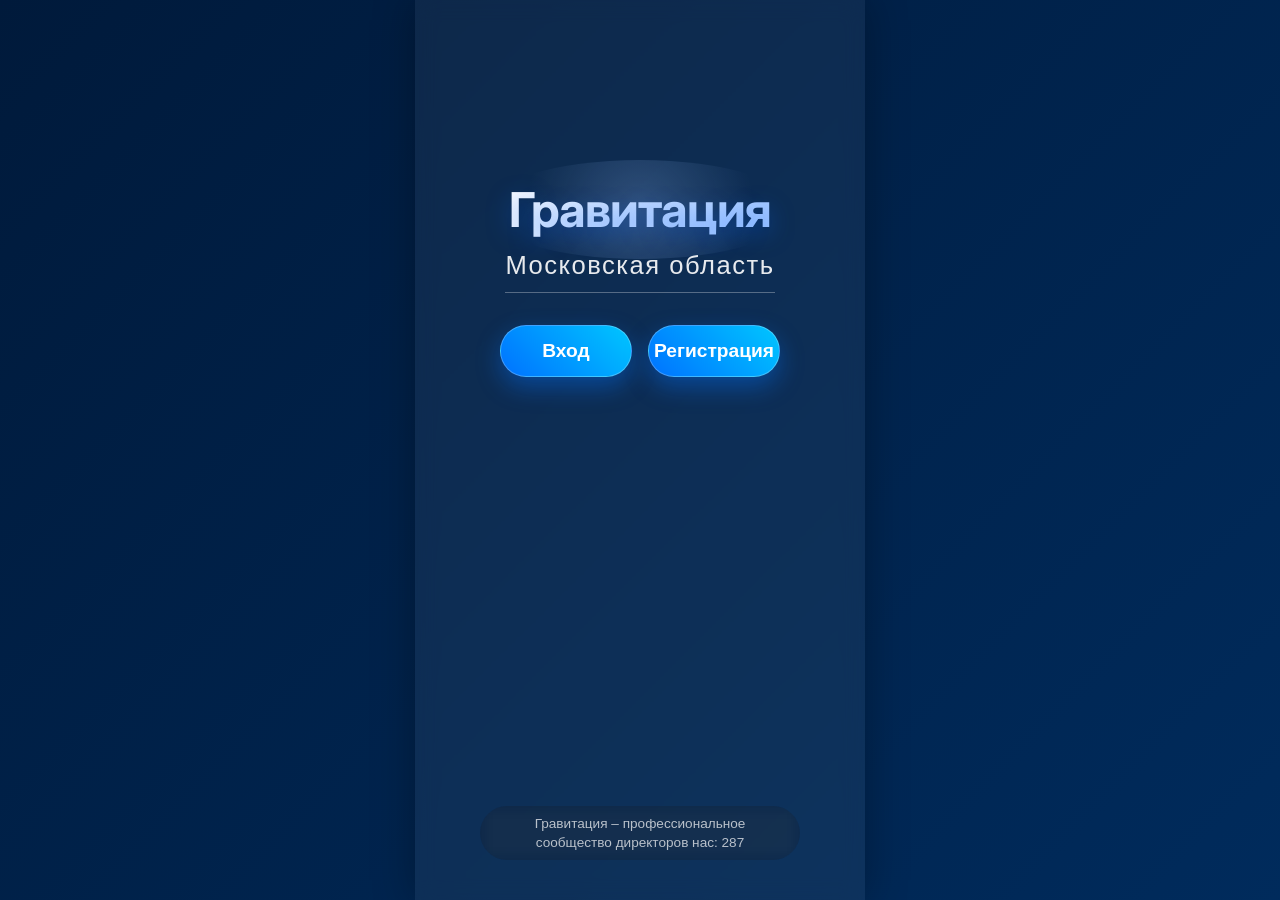
==== commit 9b4faba9: "Восстановить исходный корневой index.html Возврат корневого файла из main34; отчёт размещён отдельно" ====
--- a/index.html
+++ b/index.html
@@ -1,120 +1,722 @@
-<!doctype html>
+<!DOCTYPE html>
 <html lang="ru">
-  <head>
-    <meta charset="UTF-8" />
-    <meta name="viewport" content="width=device-width, initial-scale=1.0" />
-    <meta name="description" content="Интерактивный срез готовности школ Московской области к проведению Киберуроков" />
-    <title>Киберурок — срез готовности школ</title>
-    <link rel="icon" href="data:image/svg+xml,%3Csvg xmlns='http://www.w3.org/2000/svg' viewBox='0 0 64 64'%3E%3Crect width='64' height='64' rx='16' fill='%230b1220'/%3E%3Cpath d='M17 19h30v8H27v7h16v8H27v10h-10V19Z' fill='%2367e8c5'/%3E%3C/svg%3E" />
-    <link rel="stylesheet" href="styles.css" />
-  </head>
-  <body>
-    <div class="app-shell">
-      <header class="topbar">
-        <div class="brand">
-          <div class="brand-mark">К</div>
-          <div>
-            <div class="brand-name">Киберурок</div>
-            <div class="brand-subtitle">аналитический центр</div>
-          </div>
+<head>
+    <meta charset="UTF-8">
+    <meta name="viewport" content="width=device-width, initial-scale=1.0, maximum-scale=1.0, user-scalable=no, viewport-fit=cover">
+    <meta name="apple-mobile-web-app-capable" content="yes">
+    <meta name="apple-mobile-web-app-status-bar-style" content="black-translucent">
+    <meta name="apple-mobile-web-app-title" content="Гравитация">
+    <title>Гравитация - Московская область</title>
+    <link rel="manifest" href="data:application/manifest+json,%7B%22name%22%3A%22%D0%93%D1%80%D0%B0%D0%B2%D0%B8%D1%82%D0%B0%D1%86%D0%B8%D1%8F%20-%20%D0%9C%D0%9E%22%2C%22short_name%22%3A%22%D0%93%D1%80%D0%B0%D0%B2%D0%B8%D1%82%D0%B0%D1%86%D0%B8%D1%8F%22%2C%22start_url%22%3A%22%2F%22%2C%22display%22%3A%22standalone%22%2C%22background_color%22%3A%22%23001a3b%22%2C%22theme_color%22%3A%22%23001a3b%22%2C%22icons%22%3A%5B%7B%22src%22%3A%22data:image/svg+xml,%3Csvg%20xmlns='http://www.w3.org/2000/svg'%20viewBox='0%200%20192%20192'%3E%3Crect%20width='192'%20height='192'%20fill='%23001a3b'/%3E%3Ctext%20x='50%25'%20y='50%25'%20font-size='120'%20text-anchor='middle'%20dy='.3em'%20fill='%23ffffff'%3EG%3C/text%3E%3C/svg%3E%22%2C%22sizes%22%3A%22192x192%22%2C%22type%22%3A%22image/svg+xml%22%7D%5D%7D">
+    <link href="https://fonts.googleapis.com/css2?family=Inter:opsz,wght@14..32,300;14..32,400;14..32,500;14..32,600;14..32,700;14..32,800&display=swap" rel="stylesheet">
+    <style>
+        * { margin: 0; padding: 0; box-sizing: border-box; font-family: 'SF Pro Display', -apple-system, BlinkMacSystemFont, 'Segoe UI', Roboto, Helvetica, Arial, sans-serif; -webkit-tap-highlight-color: transparent; }
+        body { background: linear-gradient(135deg, #001a3b 0%, #002b5c 100%); min-height: 100vh; display: flex; justify-content: center; align-items: flex-start; color: white; overscroll-behavior-y: none; }
+        #app { width: 100%; max-width: 450px; min-height: 100vh; background: rgba(255, 255, 255, 0.05); backdrop-filter: blur(10px); box-shadow: 0 0 40px rgba(0, 0, 0, 0.3); position: relative; overflow-x: hidden; display: flex; flex-direction: column; }
+        @keyframes floatIn { 0% { opacity: 0; transform: translateY(100px) scale(0.9); } 100% { opacity: 1; transform: translateY(0) scale(1); } }
+        @keyframes slideUp { from { opacity: 0; transform: translateY(50px); } to { opacity: 1; transform: translateY(0); } }
+        @keyframes rotateGlow { 0% { transform: rotate(0deg); } 100% { transform: rotate(360deg); } }
+        .splash-screen { min-height: 100vh; display: flex; flex-direction: column; align-items: center; padding: 20px; text-align: center; position: relative; overflow: hidden; justify-content: flex-start; padding-top: 20vh; }
+        @media (max-height: 700px) { .splash-screen { padding-top: 12vh; } }
+        .gravity-text { font-family: 'Inter', sans-serif; font-size: 3rem; font-weight: 700; letter-spacing: -0.02em; background: linear-gradient(135deg, #FFFFFF 0%, #D4E6FF 40%, #9AC2FF 100%); background-clip: text; -webkit-background-clip: text; -webkit-text-fill-color: transparent; text-shadow: 0 8px 24px rgba(0, 100, 255, 0.35); margin-bottom: 12px; animation: floatIn 1.2s cubic-bezier(0.2, 0.9, 0.3, 1) forwards; position: relative; }
+        .gravity-text::before { content: ''; position: absolute; top: -20px; left: -20px; right: -20px; bottom: -20px; background: radial-gradient(circle at center, rgba(154, 194, 255, 0.25) 0%, transparent 70%); animation: rotateGlow 12s linear infinite; z-index: -1; border-radius: 50%; }
+        .region-text { font-size: 1.6rem; font-weight: 500; letter-spacing: 1.5px; color: rgba(255, 255, 255, 0.9); border-bottom: 1.5px solid rgba(255, 255, 255, 0.3); padding-bottom: 12px; display: inline-block; opacity: 0; animation: slideUp 0.8s 0.5s forwards; }
+        .auth-buttons { display: flex; gap: 16px; justify-content: center; margin-top: 32px; opacity: 0; animation: slideUp 0.8s 0.8s forwards; width: 100%; max-width: 280px; }
+        .auth-btn { flex: 1; background: linear-gradient(45deg, #0072ff, #00c6ff); border: none; color: white; font-size: 1.2rem; font-weight: 600; padding: 14px 0; border-radius: 60px; box-shadow: 0 10px 25px rgba(0, 114, 255, 0.4); cursor: pointer; transition: transform 0.25s ease, box-shadow 0.25s ease; border: 1px solid rgba(255,255,255,0.25); }
+        .auth-btn:active { transform: scale(0.96); }
+        .community-stats { margin-top: auto; margin-bottom: 20px; font-size: 0.85rem; font-weight: normal; color: rgba(255, 255, 255, 0.7); background: rgba(0,0,0,0.2); padding: 8px 16px; border-radius: 30px; backdrop-filter: blur(8px); animation: slideUp 0.8s 1s forwards; opacity: 0; text-align: center; line-height: 1.4; width: 90%; max-width: 320px; }
+        
+        /* Увеличен padding-bottom для безопасной зоны на iPhone */
+        .main-content { flex: 1; display: none; flex-direction: column; padding-bottom: calc(70px + env(safe-area-inset-bottom)); }
+        .main-content.active { display: flex; animation: slideUp 0.5s forwards; }
+        
+        .header { display: flex; justify-content: space-between; align-items: center; margin: 16px 20px 10px 20px; padding: 10px 0; border-bottom: 1px solid rgba(255,255,255,0.2); }
+        .header h1 { font-size: 1.8rem; background: linear-gradient(135deg, #fff, #a8d0ff); -webkit-background-clip: text; -webkit-text-fill-color: transparent; }
+        .logout-btn { background: rgba(255,255,255,0.1); border: 1px solid rgba(255,255,255,0.3); color: white; padding: 8px 15px; border-radius: 20px; font-size: 0.9rem; cursor: pointer; }
+        .top-nav { display: flex; flex-wrap: nowrap; justify-content: space-between; gap: 6px; padding: 10px 12px; background: rgba(0, 0, 0, 0.3); backdrop-filter: blur(8px); border-bottom: 1px solid rgba(255,255,255,0.1); overflow-x: auto; -webkit-overflow-scrolling: touch; scrollbar-width: none; }
+        .top-nav::-webkit-scrollbar { display: none; }
+        .top-nav button { flex: 1; display: inline-flex; flex-direction: column; align-items: center; justify-content: center; gap: 4px; background: rgba(255,255,255,0.1); border: none; color: white; padding: 8px 4px; border-radius: 24px; font-size: 0.7rem; font-weight: 500; cursor: pointer; transition: all 0.2s; backdrop-filter: blur(4px); white-space: nowrap; text-align: center; min-width: 0; }
+        .top-nav button span:first-child { font-size: 1.3rem; }
+        .top-nav button.active { background: linear-gradient(45deg, #0072ff, #00c6ff); box-shadow: 0 2px 8px rgba(0,114,255,0.4); }
+        
+        /* Учет безопасной зоны на iOS для нижнего меню */
+        .bottom-nav { position: fixed; bottom: 0; left: 0; right: 0; max-width: 450px; margin: 0 auto; background: rgba(10, 25, 47, 0.95); backdrop-filter: blur(12px); display: flex; justify-content: space-around; align-items: center; padding: 8px 12px calc(12px + env(safe-area-inset-bottom)); border-top: 1px solid rgba(255,255,255,0.15); z-index: 100; }
+        
+        .nav-item { display: flex; flex-direction: column; align-items: center; gap: 4px; background: transparent; border: none; color: rgba(255,255,255,0.6); font-size: 0.7rem; font-weight: 500; cursor: pointer; transition: all 0.2s; padding: 6px 8px; border-radius: 30px; }
+        .nav-item span:first-child { font-size: 1.4rem; }
+        .nav-item.active { color: #00c6ff; background: rgba(0, 114, 255, 0.2); }
+        .tab-content { display: none; background: rgba(255,255,255,0.05); border-radius: 20px; padding: 20px; backdrop-filter: blur(5px); margin: 10px 16px 0 16px; flex: 1; }
+        .tab-content.active { display: block; }
+        .search-container { margin-bottom: 20px; }
+        
+        /* Принудительный размер шрифта 16px предотвращает зум в iOS Safari */
+        .search-input, .form-group input, .form-group textarea, .form-group select, .dynamic-input { font-size: 16px !important; }
+        
+        .search-input { width: 100%; padding: 12px 16px; background: rgba(255,255,255,0.1); border: 1px solid rgba(255,255,255,0.2); border-radius: 40px; color: white; outline: none; }
+        .form-group { margin-bottom: 20px; }
+        .form-group label { display: block; margin-bottom: 8px; font-size: 0.9rem; color: rgba(255,255,255,0.8); }
+        .form-group input, .form-group textarea, .form-group select { width: 100%; padding: 15px; background: rgba(255,255,255,0.1); border: 1px solid rgba(255,255,255,0.2); border-radius: 15px; color: white; }
+        .strength-item, .skill-item { background: rgba(255,255,255,0.05); padding: 15px; border-radius: 15px; margin-bottom: 10px; display: flex; flex-direction: column; gap: 10px; }
+        .dynamic-input { background: transparent; border: none; border-bottom: 1px dashed rgba(255,255,255,0.4); color: white; padding: 5px 0; width: 100%; outline: none; }
+        .add-btn { background: rgba(255,255,255,0.2); border: 1px dashed rgba(255,255,255,0.5); color: white; padding: 12px; border-radius: 15px; width: 100%; font-size: 1rem; cursor: pointer; margin-bottom: 10px; }
+        .checkbox-label { display: flex; align-items: center; gap: 12px; margin-bottom: 16px; cursor: pointer; font-size: 0.95rem; line-height: 1.3; }
+        .checkbox-label input[type="checkbox"] { appearance: none; -webkit-appearance: none; width: 22px; height: 22px; background: rgba(255,255,255,0.1); border: 1.5px solid rgba(255,255,255,0.4); border-radius: 6px; cursor: pointer; position: relative; transition: all 0.2s ease; flex-shrink: 0; margin: 0; }
+        .checkbox-label input[type="checkbox"]:checked { background: linear-gradient(45deg, #0072ff, #00c6ff); border-color: #00c6ff; }
+        .checkbox-label input[type="checkbox"]:checked::after { content: "✓"; position: absolute; top: 50%; left: 50%; transform: translate(-50%, -50%); color: white; font-size: 14px; font-weight: bold; }
+        .checkbox-label label { cursor: pointer; color: rgba(255,255,255,0.9); font-size: 0.95rem; line-height: 1.3; }
+        .save-btn { background: linear-gradient(45deg, #00c6ff, #0072ff); border: none; color: white; padding: 15px; border-radius: 30px; width: 100%; font-size: 1.2rem; font-weight: 600; cursor: pointer; margin-top: 20px; }
+        .directors-grid { display: flex; flex-direction: column; gap: 20px; }
+        .director-card { background: rgba(0, 0, 0, 0.4); backdrop-filter: blur(12px); border-radius: 28px; padding: 18px; border: 1px solid rgba(255,255,255,0.15); }
+        .card-header { display: flex; align-items: center; gap: 15px; margin-bottom: 15px; }
+        .avatar-img, .avatar-placeholder { width: 70px; height: 70px; border-radius: 50%; flex-shrink: 0; display: flex; align-items: center; justify-content: center; font-size: 28px; font-weight: 600; color: white; background: linear-gradient(135deg, #0072ff, #00c6ff); }
+        .avatar-img { background: none; object-fit: cover; }
+        .photo-preview { margin-top: 12px; text-align: center; }
+        .photo-preview img { width: 100px; height: 100px; border-radius: 50%; object-fit: cover; border: 2px solid rgba(255,255,255,0.3); }
+        .badge-mentor { background: #ffaa33; color: #1e2a3a; font-size: 0.7rem; padding: 2px 8px; border-radius: 30px; font-weight: bold; }
+        .info-section { margin: 12px 0; background: rgba(255,255,255,0.05); border-radius: 18px; padding: 12px; }
+        .info-section h4 { font-size: 0.85rem; color: #9ac2ff; margin-bottom: 8px; }
+        .tags { display: flex; flex-wrap: wrap; gap: 8px; margin-top: 5px; }
+        .tag { background: rgba(0,114,255,0.3); border-radius: 20px; padding: 4px 12px; font-size: 0.75rem; }
+        .contact-btn, .detail-btn { background: linear-gradient(45deg, #0072ff, #00c6ff); border: none; color: white; padding: 10px; border-radius: 40px; width: 100%; margin-top: 12px; cursor: pointer; }
+        .detail-btn { background: rgba(255,255,255,0.2); }
+        .event-card { background: rgba(255,255,255,0.1); border-radius: 15px; padding: 15px; margin-bottom: 15px; border-left: 4px solid #0072ff; }
+        .modal-overlay { position: fixed; top: 0; left: 0; width: 100%; height: 100%; background: rgba(0, 0, 0, 0.85); backdrop-filter: blur(12px); display: flex; justify-content: center; align-items: center; z-index: 1000; padding: 20px; }
+        .modal-content { max-width: 400px; width: 100%; background: rgba(0, 0, 0, 0.6); backdrop-filter: blur(16px); border-radius: 40px; border: 1px solid rgba(255, 255, 255, 0.2); padding: 24px; color: white; max-height: 90vh; overflow-y: auto; }
+        .close-modal { float: right; background: rgba(255,255,255,0.2); border: none; color: white; font-size: 24px; width: 36px; height: 36px; border-radius: 50%; cursor: pointer; }
+        .install-prompt { background: rgba(0, 26, 59, 0.95); backdrop-filter: blur(10px); padding: 15px; border-radius: 15px; margin: 10px; display: flex; justify-content: space-between; align-items: center; cursor: pointer; border: 1px solid rgba(0,198,255,0.3); }
+        .install-prompt button { background: #00c6ff; color: #001a3b; border: none; padding: 8px 16px; border-radius: 20px; font-weight: bold; cursor: pointer; }
+        .new-section-card { background: rgba(255,255,255,0.08); border-radius: 24px; padding: 20px; margin-bottom: 20px; border-left: 4px solid #00c6ff; }
+        .new-section-card h3 { margin-bottom: 12px; color: #00c6ff; }
+        .rating-badge { display: inline-block; background: rgba(0,198,255,0.2); border-radius: 30px; padding: 4px 12px; font-size: 0.75rem; margin-top: 8px; border: 1px solid rgba(0,198,255,0.5); }
+        .activity-item { background: rgba(255,255,255,0.05); border-radius: 12px; padding: 8px 12px; margin-bottom: 8px; font-size: 0.8rem; }
+        .admin-table { width: 100%; border-collapse: collapse; font-size: 0.8rem; }
+        .admin-table th, .admin-table td { padding: 8px; border-bottom: 1px solid rgba(255,255,255,0.2); text-align: left; }
+        /* Дополнительные стили для модального окна (детальная карточка) */
+        .strength-row { display: flex; align-items: center; justify-content: space-between; margin-bottom: 12px; flex-wrap: wrap; gap: 12px; }
+        .strength-name { font-weight: 500; min-width: 140px; }
+        .strength-bar { flex: 1; height: 8px; background: rgba(255,255,255,0.2); border-radius: 10px; overflow: hidden; }
+        .strength-fill { height: 100%; background: linear-gradient(90deg, #00c6ff, #0072ff); border-radius: 10px; width: 0%; }
+        .strength-value { font-size: 0.8rem; font-weight: 600; min-width: 36px; text-align: right; color: #aad0ff; }
+        .skill-item-compact { display: flex; justify-content: space-between; align-items: baseline; border-bottom: 1px dashed rgba(255,255,255,0.2); padding: 8px 0; }
+        .skill-level { background: rgba(0,114,255,0.5); padding: 2px 10px; border-radius: 30px; font-size: 0.7rem; font-weight: 600; }
+        .interests-line { display: flex; flex-wrap: wrap; gap: 10px; margin-top: 12px; }
+        .interest-badge { background: rgba(255,255,240,0.12); border-radius: 30px; padding: 5px 14px; font-size: 0.8rem; }
+        .detail-tag { background: rgba(0, 114, 255, 0.35); border-radius: 40px; padding: 6px 16px; font-size: 0.8rem; font-weight: 500; display: inline-block; margin-right: 8px; margin-bottom: 8px; }
+        @media (max-width: 450px) { .gravity-text { font-size: 2.5rem; } .region-text { font-size: 1.3rem; } .top-nav button { padding: 6px 2px; font-size: 0.65rem; } .top-nav button span:first-child { font-size: 1.1rem; } .nav-item span:first-child { font-size: 1.2rem; } .nav-item { font-size: 0.6rem; padding: 4px 6px; } .avatar-img, .avatar-placeholder { width: 55px; height: 55px; font-size: 22px; } }
+    </style>
+</head>
+<body>
+<div id="app">
+    <div class="splash-screen" id="splashScreen">
+        <div><div class="gravity-text">Гравитация</div><div class="region-text">Московская область</div></div>
+        <div class="auth-buttons"><button class="auth-btn" id="loginBtn">Вход</button><button class="auth-btn" id="registerBtn">Регистрация</button></div>
+        <div class="install-prompt" id="installPrompt" style="display: none;"><span>📱 Установить как приложение</span><button id="installBtn">Установить</button></div>
+        <div class="community-stats">Гравитация – профессиональное сообщество директоров нас: <span>287</span></div>
+    </div>
+    <div class="main-content" id="mainContent">
+        <div class="header"><h1>Гравитация</h1><button class="logout-btn" id="logoutBtn">Выйти</button></div>
+        <div class="top-nav" id="topNav">
+            <button data-tab="profile"><span>👤</span> <span>Профиль</span></button>
+            <button data-tab="school"><span>🏫</span> <span>Школа</span></button>
+            <button data-tab="events"><span>📅</span> <span>Мероприятия</span></button>
+            <button data-tab="directors"><span>🧑‍💼</span> <span>Директора</span></button>
+            <button data-tab="mentors"><span>🌟</span> <span>Наставники</span></button>
         </div>
-        <div class="topbar-meta">
-          <span class="demo-chip"><span class="dot"></span> Демо-режим</span>
-          <span class="date-label">Срез на 15 сентября 2026</span>
+        <div class="tab-content" id="profile"></div>
+        <div class="tab-content" id="school"></div>
+        <div class="tab-content" id="events"></div>
+        <div class="tab-content" id="directors"></div>
+        <div class="tab-content" id="mentors"></div>
+        <div class="bottom-nav" id="bottomNav">
+            <button class="nav-item" data-newtab="expert"><span>📊</span><span>Экспертное мнение</span></button>
+            <button class="nav-item" data-newtab="gl"><span>⭐</span><span>ГЛ</span></button>
+            <button class="nav-item" data-newtab="internship"><span>🎓</span><span>Стажировка</span></button>
+            <button class="nav-item" data-newtab="calendar"><span>📅</span><span>Календарь мероприятий</span></button>
+            <button class="nav-item admin-only" id="adminNavBtn" data-newtab="admin" style="display:none;"><span>👑</span><span>Админ</span></button>
         </div>
-      </header>
-
-      <div class="workspace">
-        <aside class="sidebar" aria-label="Навигация">
-          <div class="sidebar-label">РАЗДЕЛЫ</div>
-          <button class="nav-button active" data-view="overview"><span class="nav-icon">◈</span> Руководителю</button>
-          <button class="nav-button" data-view="schools"><span class="nav-icon">▦</span> Школы и матрица</button>
-          <button class="nav-button" data-view="actions"><span class="nav-icon">✓</span> План действий</button>
-          <div class="sidebar-note">
-            <div class="sidebar-note-title">Как читать данные</div>
-            <p>Цвет показывает не «оценку школы», а количество барьеров, о которых сообщил директор.</p>
-            <span class="source-note">186 ответов · 1 школа = 1 ответ</span>
-          </div>
-        </aside>
-
-        <main class="content">
-          <div class="page-heading">
-            <div>
-              <div class="eyebrow">МОСКОВСКАЯ ОБЛАСТЬ / ВНЕУРОЧНАЯ ДЕЯТЕЛЬНОСТЬ</div>
-              <h1>Срез готовности школ к проведению Киберуроков</h1>
-              <p>От общего сигнала — к конкретной школе, проблеме и следующему шагу.</p>
+        <div class="tab-content" id="expert"></div>
+        <div class="tab-content" id="gl"></div>
+        <div class="tab-content" id="internship"></div>
+        <div class="tab-content" id="calendar"></div>
+        <div class="tab-content" id="admin"></div>
+    </div>
+</div>
+<script>
+    // ---------- PWA И УСТАНОВКА ----------
+    let deferredPrompt;
+    window.addEventListener('beforeinstallprompt', (e) => {
+        e.preventDefault();
+        deferredPrompt = e;
+        const installPrompt = document.getElementById('installPrompt');
+        if (installPrompt) installPrompt.style.display = 'flex';
+    });
+
+    document.getElementById('installBtn')?.addEventListener('click', async () => {
+        if (deferredPrompt) {
+            deferredPrompt.prompt();
+            const { outcome } = await deferredPrompt.userChoice;
+            if (outcome === 'accepted') {
+                document.getElementById('installPrompt').style.display = 'none';
+            }
+            deferredPrompt = null;
+        }
+    });
+
+    // Регистрация простого Service Worker "на лету" для поддержки PWA (чтобы браузер разрешил установку)
+    if ('serviceWorker' in navigator) {
+        const swCode = `
+            self.addEventListener('install', (e) => self.skipWaiting());
+            self.addEventListener('activate', (e) => self.clients.claim());
+            self.addEventListener('fetch', (e) => {});
+        `;
+        const blob = new Blob([swCode], {type: 'application/javascript'});
+        navigator.serviceWorker.register(URL.createObjectURL(blob)).catch(err => console.log('SW setup failed:', err));
+    }
+
+    // ---------- ВСПОМОГАТЕЛЬНЫЕ ФУНКЦИИ ----------
+    function escapeHtml(str) { return str?.replace(/[&<>]/g, function(m){ if(m==='&') return '&amp;'; if(m==='<') return '&lt;'; if(m==='>') return '&gt;'; return m;}) || ''; }
+    function showModal(title, contentHtml) {
+        const overlay = document.createElement('div');
+        overlay.className = 'modal-overlay';
+        overlay.innerHTML = `<div class="modal-content"><button class="close-modal">&times;</button><h2 style="margin-bottom: 20px;">${title}</h2>${contentHtml}</div>`;
+        document.body.appendChild(overlay);
+        overlay.querySelector('.close-modal').onclick = () => overlay.remove();
+        overlay.onclick = (e) => { if (e.target === overlay) overlay.remove(); };
+        return overlay;
+    }
+    function getCurrentUserEmail() { const cu = localStorage.getItem('currentUser'); return cu ? JSON.parse(cu).email : null; }
+    function isAdmin() { return getCurrentUserEmail() === 'admin@gravitacia.ru'; }
+    function getCurrentDirectorName() { const p = localStorage.getItem('directorProfile'); return p ? (JSON.parse(p).name || 'Директор') : 'Директор'; }
+    function getCurrentSchoolName() { const s = localStorage.getItem('schoolInfo'); return s ? (JSON.parse(s).name || 'Школа') : 'Школа'; }
+    
+    // ---------- СИСТЕМА РЕЙТИНГА ----------
+    function initRatingSystem() {
+        if (!localStorage.getItem('ratingsData')) localStorage.setItem('ratingsData', JSON.stringify({}));
+        const users = JSON.parse(localStorage.getItem('users') || '[]');
+        if (!users.some(u => u.email === 'admin@gravitacia.ru')) users.push({ name: 'Администратор', email: 'admin@gravitacia.ru', phone: '', password: 'admin123' });
+        localStorage.setItem('users', JSON.stringify(users));
+        const ratings = JSON.parse(localStorage.getItem('ratingsData'));
+        users.forEach(user => { if (!ratings[user.email]) ratings[user.email] = { totalScore: 0, public: false, activities: [] }; });
+        localStorage.setItem('ratingsData', JSON.stringify(ratings));
+    }
+    function getRatingData(email) { const ratings = JSON.parse(localStorage.getItem('ratingsData') || '{}'); return ratings[email] || { totalScore: 0, public: false, activities: [] }; }
+    function saveRatingData(email, data) { const ratings = JSON.parse(localStorage.getItem('ratingsData') || '{}'); ratings[email] = data; localStorage.setItem('ratingsData', JSON.stringify(ratings)); }
+    function addRatingActivity(email, type, description, points) { if (!email) return; const data = getRatingData(email); data.totalScore += points; data.activities = data.activities || []; data.activities.unshift({ type, description, points, date: new Date().toLocaleString() }); if (data.activities.length > 20) data.activities.pop(); saveRatingData(email, data); return data.totalScore; }
+    function canViewRating(ownerEmail, viewerEmail) { if (viewerEmail === ownerEmail) return true; if (isAdmin()) return true; return getRatingData(ownerEmail).public === true; }
+    
+    // ---------- МЕРОПРИЯТИЯ ----------
+    let events = [];
+    function loadEventsFromStorage() { const stored = localStorage.getItem('events'); events = stored ? JSON.parse(stored) : []; }
+    function saveEventsToStorage() { localStorage.setItem('events', JSON.stringify(events)); }
+    function createEvent(title, date, description, maxParticipants, isSpeaker = false) {
+        const email = getCurrentUserEmail();
+        const event = { id: Date.now(), title, date, description, max: parseInt(maxParticipants) || 999, registrations: [], creator: getCurrentDirectorName(), creatorSchool: getCurrentSchoolName(), creatorEmail: email };
+        events.push(event);
+        saveEventsToStorage();
+        if (email) {
+            addRatingActivity(email, 'create_event', `Создал мероприятие "${title}"`, 10);
+            if (isSpeaker) addRatingActivity(email, 'speaker', `Выступил спикером на "${title}"`, 15);
+        }
+        renderEvents();
+    }
+    window.registerForEvent = function(eventId) {
+        const ev = events.find(e => e.id == eventId);
+        if (!ev) return;
+        if (ev.registrations.length >= ev.max) { alert('Максимум участников'); return; }
+        const employeeName = prompt('ФИО сотрудника:'); if (!employeeName) return;
+        const position = prompt('Должность:'); if (!position) return;
+        const school = prompt('От какой школы?', getCurrentSchoolName()); if (!school) return;
+        ev.registrations.push({ employeeName, position, schoolName: school, registeredAt: new Date().toLocaleString() });
+        saveEventsToStorage();
+        renderEvents();
+        const email = getCurrentUserEmail();
+        if (email) addRatingActivity(email, 'participation', `Зарегистрировал ${employeeName} на "${ev.title}"`, 2);
+        alert(`Сотрудник ${employeeName} записан`);
+    };
+    window.deleteEvent = function(eventId) {
+        const ev = events.find(e => e.id == eventId);
+        if (!ev || ev.creator !== getCurrentDirectorName()) { alert('Удалять можно только свои мероприятия'); return; }
+        if (confirm('Удалить?')) { events = events.filter(e => e.id != eventId); saveEventsToStorage(); renderEvents(); }
+    };
+    function renderEvents() {
+        const container = document.getElementById('eventsList');
+        if (!container) return;
+        if (events.length === 0) { container.innerHTML = '<div style="text-align:center; padding:20px;">Нет мероприятий. Создайте первое!</div>'; return; }
+        let html = '';
+        events.forEach(ev => {
+            const isCreator = (ev.creator === getCurrentDirectorName());
+            html += `<div class="event-card"><h3>${escapeHtml(ev.title)}</h3><div class="date">📅 ${escapeHtml(ev.date)}</div><p>${escapeHtml(ev.description)}</p><div>👥 Записалось: ${ev.registrations.length} / ${ev.max}</div><div>👤 Организатор: ${escapeHtml(ev.creator)} (${escapeHtml(ev.creatorSchool)})</div>`;
+            if (ev.registrations.length) html += `<div><strong>Записавшиеся:</strong><ul>${ev.registrations.map(r => `<li>${escapeHtml(r.employeeName)} (${escapeHtml(r.position)}) — ${escapeHtml(r.schoolName)}</li>`).join('')}</ul></div>`;
+            html += `<div style="margin-top:12px;">${!isCreator ? `<button onclick="registerForEvent(${ev.id})">📝 Записать сотрудника</button>` : ''}${isCreator ? `<button onclick="deleteEvent(${ev.id})" style="background:#ff4757;">🗑 Удалить</button>` : ''}</div></div>`;
+        });
+        container.innerHTML = html;
+    }
+    
+    // ---------- РАСШИРЕННЫЕ ДАННЫЕ ДИРЕКТОРОВ ----------
+    const demoDirectors = [
+        {
+            name: "Елена Викторовна Громова",
+            email: "elena@school11.ru",
+            school: "МБОУ «Гимназия №11»",
+            city: "Химки, Московская область",
+            useful: "12 лет успешного руководства школой с высокими образовательными результатами (ТОП-50 школ МО).\nВнедрение системы наставничества для молодых педагогов, снижение текучести кадров на 35%.\nЭксперт по подготовке к государственной аккредитации и лицензированию.\nОрганизация профильных инженерных и IT-классов в сотрудничестве с вузами.\nГрантовая деятельность: привлечено более 8 млн ₽ на модернизацию лабораторий.",
+            wantToKnow: "Цифровая трансформация школ: эффективные AI-инструменты для управленческого учёта.\nКак выстроить систему проектного обучения, интегрированную с региональными предприятиями.\nПрактики ментального здоровья педагогов: программы профилактики выгорания.\nКейсы по созданию автономии школы и внебюджетной деятельности.",
+            isMentor: true,
+            strengthsDetailed: [
+                { name: "Стратегическое планирование", val: 9.5 },
+                { name: "Управление персоналом и мотивация", val: 9.2 },
+                { name: "Финансовая эффективность / фандрайзинг", val: 8.8 },
+                { name: "Коммуникация с родительским сообществом", val: 9.7 },
+                { name: "Развитие инклюзивной среды", val: 8.4 }
+            ],
+            skillsDetailed: [
+                { name: "Цифровая трансформация образования", level: "Эксперт" },
+                { name: "Проектный менеджмент (гранты, дорожные карты)", level: "Эксперт" },
+                { name: "Управление изменениями / конфликтология", level: "Продвинутый" },
+                { name: "Бюджетирование и внебюджетная деятельность", level: "Продвинутый" },
+                { name: "Публичные выступления / образовательная аналитика", level: "Эксперт" }
+            ],
+            uniqueExperience: "Руководитель пилотного проекта «Школа полного дня» в Химках (охват 780 учеников).\nФиналист Всероссийского конкурса «Директор года – 2024».\nРазработала и внедрила систему «Цифровой помощник классного руководителя» (автоматизация отчётности, снижение бумажной нагрузки на 40%).\nОрганизатор ежегодного межмуниципального форума «Лидеры образования Подмосковья».\nАвтор статей в журнале «Управление школой» (темы: наставничество, аккредитационные процедуры).",
+            personalInterests: ["Современная педагогическая литература", "Медитация и осознанность для педагогов", "Графический дизайн", "Велотуризм", "Волонтёрство в просветительских проектах"],
+            tags: ["#Стратегическое_планирование", "#Наставничество_педагогов", "#IT_класс", "#Гранты_образование", "#Школьное_лидерство", "#Инклюзия"],
+            photo: null
+        },
+        {
+            name: "Анна Сергеевна Воронцова",
+            email: "anna@school3.ru",
+            school: "Гимназия №3",
+            city: "Красногорск",
+            useful: "Опыт внедрения инклюзивного образования, успешное прохождение аккредитации.\nСоздание ресурсного класса для детей с ОВЗ.\nВзаимодействие с родительским сообществом и общественными организациями.",
+            wantToKnow: "Цифровые платформы для управления школой, методики работы с молодыми педагогами.\nЭффективное наставничество для начинающих директоров.",
+            isMentor: true,
+            strengthsDetailed: [
+                { name: "Стратегическое планирование", val: 8 },
+                { name: "Работа с родителями", val: 9 },
+                { name: "Инклюзивное образование", val: 9.2 }
+            ],
+            skillsDetailed: [
+                { name: "Управление персоналом", level: "Продвинутый" },
+                { name: "Фандрайзинг", level: "Средний" },
+                { name: "Аккредитация и лицензирование", level: "Эксперт" }
+            ],
+            uniqueExperience: "Успешно прошла 2 аккредитации, создала ресурсный класс для детей с ОВЗ.\nРуководитель муниципальной инновационной площадки по инклюзии.",
+            personalInterests: ["Психология", "Чтение", "Садоводство"],
+            tags: ["#Инклюзия", "#Аккредитация", "#Родительский_комитет"],
+            photo: null
+        },
+        {
+            name: "Дмитрий Павлович Громов",
+            email: "dmitry@licey10.ru",
+            school: "Лицей №10",
+            city: "Долгопрудный",
+            useful: "Построение IT-лицея с нуля, привлечение грантов.\nОрганизация IT-классов и инженерных лабораторий.\nЦифровая трансформация образовательного процесса.",
+            wantToKnow: "Организация профильных классов, мотивация педагогов.\nСовременные методы проектного обучения и стартап-культуры в школе.",
+            isMentor: false,
+            strengthsDetailed: [
+                { name: "Цифровая трансформация", val: 9 },
+                { name: "Лидерство", val: 8.5 },
+                { name: "Управление проектами", val: 9 }
+            ],
+            skillsDetailed: [
+                { name: "Проектный менеджмент", level: "Эксперт" },
+                { name: "IT-инфраструктура", level: "Эксперт" },
+                { name: "Грантрайтинг", level: "Продвинутый" }
+            ],
+            uniqueExperience: "Создал IT-лицей с нуля, выиграл грант на оборудование лабораторий.\nПобедитель конкурса инновационных школ Московской области.",
+            personalInterests: ["Программирование", "Шахматы", "Робототехника"],
+            tags: ["#IT_лицей", "#Гранты", "#Цифровизация"],
+            photo: null
+        },
+        {
+            name: "Екатерина Викторовна Морозова",
+            email: "ekaterina@school22.ru",
+            school: "СОШ №22",
+            city: "Одинцово",
+            useful: "Создание школьного медиацентра, развитие волонтёрства.\nОрганизация школьного телевидения и медиаобразования.\nПривлечение волонтёров к социальным проектов.",
+            wantToKnow: "Эффективное наставничество для молодых директоров.\nСовременные инструменты медиапродвижения школы.",
+            isMentor: true,
+            strengthsDetailed: [
+                { name: "Коммуникабельность", val: 9 },
+                { name: "Креативность", val: 8 },
+                { name: "Организация мероприятий", val: 8.5 }
+            ],
+            skillsDetailed: [
+                { name: "Медиа", level: "Продвинутый" },
+                { name: "Организация мероприятий", level: "Продвинутый" },
+                { name: "SMM и PR", level: "Средний" }
+            ],
+            uniqueExperience: "Запустила школьное телевидение, привлекла волонтёров к социальным проектам.\nЛауреат премии «Лучший медиапроект школы».",
+            personalInterests: ["Журналистика", "Волонтёрство", "Фотография"],
+            tags: ["#Медиа", "#Волонтёрство", "#Школьное_ТВ"],
+            photo: null
+        }
+    ];
+
+    function initDemoRatings() {
+        const ratings = JSON.parse(localStorage.getItem('ratingsData') || '{}');
+        demoDirectors.forEach(d => { if (d.email && !ratings[d.email]) ratings[d.email] = { totalScore: Math.floor(Math.random() * 50) + 20, public: true, activities: [] }; });
+        localStorage.setItem('ratingsData', JSON.stringify(ratings));
+    }
+    
+    // ---------- ДЕТАЛЬНАЯ КАРТОЧКА ДИРЕКТОРА (МОДАЛЬНОЕ ОКНО) ----------
+    function showDirectorDetail(director) {
+        const existingOverlay = document.querySelector('.modal-overlay');
+        if (existingOverlay) existingOverlay.remove();
+
+        const overlay = document.createElement('div');
+        overlay.className = 'modal-overlay';
+        overlay.addEventListener('click', (e) => { if (e.target === overlay) overlay.remove(); });
+
+        const modal = document.createElement('div');
+        modal.className = 'modal-content';
+
+        const strengthsHtml = (director.strengthsDetailed || []).map(s => `
+            <div class="strength-row">
+                <span class="strength-name">${escapeHtml(s.name)}</span>
+                <div class="strength-bar"><div class="strength-fill" style="width: ${(s.val/10)*100}%;"></div></div>
+                <span class="strength-value">${s.val}</span>
             </div>
-            <div class="data-badge"><span class="data-badge-icon">↗</span><span><strong>Источник</strong><br />форма обратной связи директоров</span></div>
-          </div>
-
-          <section class="view-panel active" id="view-overview" aria-labelledby="overview-title">
-            <div class="section-head">
-              <div>
-                <h2 id="overview-title">Картина по региону</h2>
-                <p class="section-caption">Первый экран для управленческого решения</p>
-              </div>
-              <button class="text-button" data-view="schools">Открыть все школы <span>→</span></button>
+        `).join('');
+
+        const skillsHtml = (director.skillsDetailed || []).map(s => `
+            <div class="skill-item-compact">
+                <span>${escapeHtml(s.name)}</span>
+                <span class="skill-level">${escapeHtml(s.level)}</span>
             </div>
-
-            <div class="metric-grid" id="metric-grid"></div>
-
-            <div class="insight-banner">
-              <div class="insight-symbol">!</div>
-              <div>
-                <div class="insight-label">ГЛАВНЫЙ СИГНАЛ</div>
-                <div class="insight-text">Участие класса заметно выше там, где урок проходит на платформе. Значит, ключевой резерв — не в новых материалах, а в устранении входа, синхронизации данных и технических ограничений.</div>
-              </div>
-              <div class="insight-stat"><strong id="platform-participation">—</strong><span>участвуют<br />на платформе</span></div>
-              <div class="insight-stat muted"><strong id="handout-participation">—</strong><span>участвуют<br />по раздатке</span></div>
+        `).join('');
+
+        const interestsArray = director.personalInterests || [];
+        const interestsHtml = interestsArray.map(i => `<span class="interest-badge">${escapeHtml(i)}</span>`).join('');
+        const tagsHtml = (director.tags || []).map(t => `<span class="detail-tag">${escapeHtml(t)}</span>`).join('');
+        const uniqueExperience = director.uniqueExperience || 'Не указано';
+        const usefulText = director.useful || 'Не указано';
+        const wantText = director.wantToKnow || 'Не указано';
+
+        modal.innerHTML = `
+            <button class="close-modal">&times;</button>
+            <div style="padding: 0 0 10px 0;">
+                <div class="card-header" style="margin-bottom: 20px;">
+                    <div class="avatar-placeholder" style="width:70px;height:70px;font-size:28px;">${director.name.charAt(0)}</div>
+                    <div class="card-title">
+                        <h2 style="margin-bottom:4px;">${escapeHtml(director.name)}</h2>
+                        <div style="display: flex; flex-wrap: wrap; gap: 12px; font-size:0.85rem;">
+                            <span>🏫 ${escapeHtml(director.school)}</span>
+                            <span>📍 ${escapeHtml(director.city)}</span>
+                            ${director.isMentor ? '<span class="badge-mentor">✨ Наставник-эксперт</span>' : ''}
+                        </div>
+                    </div>
+                </div>
+                <div class="info-section"><h3>🤝 Могу быть полезен</h3><div class="info-text">${escapeHtml(usefulText).replace(/\n/g, '<br>')}</div></div>
+                <div class="info-section"><h3>💡 Хочу узнать / интересует</h3><div class="info-text">${escapeHtml(wantText).replace(/\n/g, '<br>')}</div></div>
+                <div class="info-section"><h3>⭐ Сильные стороны (оценка 1–10)</h3>${strengthsHtml || '<div class="info-text">Не указано</div>'}</div>
+                <div class="info-section"><h3>🧠 Профессиональные навыки</h3>${skillsHtml || '<div class="info-text">Не указано</div>'}</div>
+                <div class="info-section"><h3>🏆 Уникальный опыт и достижения</h3><div class="info-text">${escapeHtml(uniqueExperience).replace(/\n/g, '<br>')}</div></div>
+                <div class="info-section"><h3>🎯 Личные интересы и увлечения</h3><div class="interests-line">${interestsHtml || '<div class="info-text">Не указано</div>'}</div></div>
+                ${tagsHtml ? `<div class="tags" style="margin-top: 12px;">${tagsHtml}</div>` : ''}
+                <button class="contact-btn" onclick="alert('📧 Связаться с ${escapeHtml(director.name)} можно через платформу Гравитация (функция в разработке)')">💬 Связаться с директором</button>
+                <hr style="margin:15px 0; border-color:rgba(255,255,255,0.1);">
+                <div style="font-size: 0.7rem; text-align: center; color: rgba(255,255,255,0.45);">Гравитация • Московская область • Карточка участника сообщества</div>
             </div>
-
-            <div class="overview-grid">
-              <article class="card issue-card">
-                <div class="card-head"><div><h3>Где возникает сбой</h3><p>Доля ответов с проблемой</p></div><span class="card-kicker">8 блоков</span></div>
-                <div id="issue-bars" class="issue-bars"></div>
-              </article>
-              <article class="card posture-card">
-                <div class="card-head"><div><h3>Профиль готовности</h3><p>Распределение школ по уровню риска</p></div><span class="card-kicker">рабочий индекс</span></div>
-                <div id="risk-donut" class="risk-donut-wrap"></div>
-                <div id="risk-legend" class="risk-legend"></div>
-              </article>
-            </div>
-
-            <section class="card priority-card">
-              <div class="card-head"><div><h3>Школы, которым нужен первый контакт</h3><p>Сортировка по совокупности барьеров в ответе директора</p></div><button class="outline-button" data-view="schools">Вся матрица <span>→</span></button></div>
-              <div class="priority-grid" id="priority-grid"></div>
-            </section>
-          </section>
-
-          <section class="view-panel" id="view-schools" aria-labelledby="schools-title">
-            <div class="section-head section-head-tight">
-              <div><h2 id="schools-title">Школы и матрица проблем</h2><p class="section-caption">Выберите школу — справа появится её карта действий</p></div>
-              <div class="result-count" id="result-count">—</div>
-            </div>
-            <div class="filter-bar">
-              <label class="search-field"><span>⌕</span><input id="school-search" type="search" placeholder="Поиск школы" autocomplete="off" /></label>
-              <label class="select-field"><span>Муниципалитет</span><select id="municipality-filter"><option value="all">Все муниципалитеты</option></select></label>
-              <label class="select-field"><span>Уровень риска</span><select id="risk-filter"><option value="all">Все уровни</option><option value="critical">Критический</option><option value="attention">Внимание</option><option value="stable">Стабильный</option></select></label>
-              <label class="toggle-field"><input id="problem-only" type="checkbox" checked /><span class="toggle-ui"></span><span>Только с проблемами</span></label>
-            </div>
-            <div class="schools-layout">
-              <div class="matrix-wrap card"><div class="matrix-scroll"><table class="matrix-table"><thead><tr><th class="school-col">Школа</th><th>Участие</th><th>Данные</th><th>Вход</th><th>Техника</th><th>Расписание</th><th>Директор</th><th>Риск</th></tr></thead><tbody id="school-matrix"></tbody></table></div><div class="table-footer" id="table-footer"></div></div>
-              <aside class="school-detail" id="school-detail" aria-live="polite"></aside>
-            </div>
-          </section>
-
-          <section class="view-panel" id="view-actions" aria-labelledby="actions-title">
-            <div class="section-head"><div><h2 id="actions-title">План действий</h2><p class="section-caption">Аналитические предложения по повторяющимся барьерам</p></div><span class="analytical-label">АНАЛИТИЧЕСКИЕ ПРЕДЛОЖЕНИЯ</span></div>
-            <div class="action-intro">Рекомендации ниже не являются официальными регламентами. Это рабочие гипотезы, сформированные по ответам директоров: их можно превратить в дорожную карту после согласования с организаторами проекта.</div>
-            <div class="action-grid" id="action-grid"></div>
-          </section>
-
-          <footer class="app-footer"><span>Киберурок · прототип для демонстрации</span><span>Источник: форма обратной связи, 186 ответов</span></footer>
-        </main>
-      </div>
-    </div>
-    <script src="data.js?v=3"></script>
-    <script src="registry-map.js?v=1"></script>
-    <script src="app.js?v=4"></script>
-  </body>
+        `;
+
+        overlay.appendChild(modal);
+        document.body.appendChild(overlay);
+        const closeBtn = modal.querySelector('.close-modal');
+        closeBtn.addEventListener('click', () => overlay.remove());
+    }
+
+    // ---------- ОТОБРАЖЕНИЕ ДИРЕКТОРОВ ----------
+    let currentSearchTerm = '';
+    function directorMatchesSearch(d, term) { if (!term) return true; const t = term.toLowerCase(); const fields = [d.name, d.school, d.city, d.useful, d.wantToKnow, d.uniqueExperience, ...(d.personalInterests || []), ...(d.tags || []), ...(d.strengthsDetailed || []).map(s => s.name), ...(d.skillsDetailed || []).map(s => s.name)].map(f => (f || '').toLowerCase()); return fields.some(f => f.includes(t)); }
+    function getCurrentDirectorCard() { const profile = localStorage.getItem('directorProfile'); const school = localStorage.getItem('schoolInfo'); if (!profile && !school) return null; const p = profile ? JSON.parse(profile) : { name: '', strengths: [], skills: [], isMentor: false, experience: '', interests: '', photo: null }; const s = school ? JSON.parse(school) : { name: 'Школа не указана', address: '', usefulExperience: '', wantToKnow: '' }; return { name: p.name || 'Директор', email: getCurrentUserEmail(), school: s.name || 'Школа', city: s.address ? s.address.split(',')[1]?.trim() || s.address : 'МО', useful: s.usefulExperience || p.experience || 'Опыт не указан', wantToKnow: s.wantToKnow || 'Не указано', isMentor: p.isMentor || false, strengthsDetailed: p.strengths ? p.strengths.map(st => ({ name: st.name, val: st.val })) : [], skillsDetailed: p.skills ? p.skills.map(sk => ({ name: sk.name, level: sk.level })) : [], uniqueExperience: p.experience || 'Не указано', personalInterests: p.interests ? p.interests.split('\n').filter(i => i.trim()) : [], tags: [], photo: p.photo || null }; }
+    function renderDirectors() {
+        const container = document.getElementById('directorsList');
+        if (!container) return;
+        let all = [...demoDirectors];
+        const current = getCurrentDirectorCard();
+        if (current && current.name !== 'Директор' && current.name.trim() !== '') all = [current, ...all];
+        const filtered = all.filter(d => directorMatchesSearch(d, currentSearchTerm));
+        if (!filtered.length) { container.innerHTML = '<div>Ничего не найдено</div>'; return; }
+        let html = '';
+        const currentEmail = getCurrentUserEmail();
+        filtered.forEach(d => {
+            let avatarHtml = d.photo ? `<img src="${d.photo}" class="avatar-img" alt="Фото">` : `<div class="avatar-placeholder">${d.name.charAt(0)}</div>`;
+            let directorEmail = d.email || (d.name === (current?.name) ? currentEmail : null);
+            let ratingHtml = '';
+            if (directorEmail && canViewRating(directorEmail, currentEmail)) { const rd = getRatingData(directorEmail); ratingHtml = `<div class="rating-badge">⭐ Рейтинг: ${rd.totalScore} баллов</div>`; }
+            const allTags = [...(d.strengthsDetailed || []).map(s => s.name), ...(d.skillsDetailed || []).map(s => s.name)].slice(0,5);
+            html += `<div class="director-card"><div class="card-header">${avatarHtml}<div class="card-title"><h3>${escapeHtml(d.name)}</h3><p>🏫 ${escapeHtml(d.school)} • ${escapeHtml(d.city)} ${d.isMentor ? '<span class="badge-mentor">✨ Наставник</span>' : ''}</p>${ratingHtml}</div></div><div class="info-section"><h4>🤝 Могу быть полезен</h4><p>${escapeHtml(d.useful)}</p></div><div class="info-section"><h4>💡 Хочу узнать</h4><p>${escapeHtml(d.wantToKnow)}</p></div>${allTags.length ? `<div class="tags">${allTags.map(t => `<span class="tag">${escapeHtml(t)}</span>`).join('')}</div>` : ''}<button class="contact-btn" onclick="alert('Связаться с ${escapeHtml(d.name)} можно через платформу')">💬 Связаться</button><button class="detail-btn" onclick="showDirectorDetail(${JSON.stringify(d).replace(/"/g, '&quot;')})">📖 Подробнее</button></div>`;
+        });
+        container.innerHTML = html;
+    }
+    function renderMentors() {
+        const container = document.getElementById('mentorsList');
+        const all = [...demoDirectors];
+        const mentors = all.filter(d => d.isMentor === true);
+        const currentEmail = getCurrentUserEmail();
+        container.innerHTML = mentors.map(m => {
+            let ratingHtml = '';
+            if (m.email && canViewRating(m.email, currentEmail)) { const rd = getRatingData(m.email); ratingHtml = `<span class="rating-badge" style="margin-left:8px;">⭐ ${rd.totalScore}</span>`; }
+            return `<div style="background:rgba(255,255,255,0.1); border-radius:15px; padding:15px; margin-bottom:15px; display:flex; justify-content:space-between; align-items:center;"><div><strong>${escapeHtml(m.name)}</strong><div>${escapeHtml(m.school)}</div><div>${escapeHtml(m.useful)}</div></div><div>${ratingHtml}<span style="background:#00c6ff; padding:5px 10px; border-radius:20px; margin-left:8px;">Наставник</span></div></div>`;
+        }).join('');
+    }
+    
+    // ---------- ПРОФИЛЬ ----------
+    function updateProfileRatingDisplay() {
+        const email = getCurrentUserEmail();
+        if (!email) return;
+        const data = getRatingData(email);
+        const publicFlag = data.public || false;
+        const ratingContainer = document.getElementById('ratingDisplay');
+        if (ratingContainer) {
+            ratingContainer.innerHTML = `<div class="info-section"><h4>⭐ Мой рейтинг: ${data.totalScore} баллов</h4><div class="checkbox-label" style="margin-top: 8px;"><input type="checkbox" id="ratingPublicToggle" ${publicFlag ? 'checked' : ''}><label for="ratingPublicToggle">Рейтинг доступен для всех директоров</label></div><div style="margin-top: 12px;"><strong>История активности:</strong></div><div id="activitiesList">${data.activities.length ? data.activities.map(a => `<div class="activity-item">+${a.points} баллов: ${a.description}<br><small>${a.date}</small></div>`).join('') : '<div>Нет активностей</div>'}</div></div>`;
+            const toggle = document.getElementById('ratingPublicToggle');
+            if (toggle) toggle.addEventListener('change', (e) => { const newData = getRatingData(email); newData.public = e.target.checked; saveRatingData(email, newData); updateProfileRatingDisplay(); renderDirectors(); renderMentors(); });
+        }
+    }
+    function addStrength(name = '', val = 5) { const strengthsList = document.getElementById('strengthsList'); const newDiv = document.createElement('div'); newDiv.className = 'strength-item'; newDiv.innerHTML = `<input type="text" class="dynamic-input strength-name" placeholder="Например: Стратегическое планирование..." value="${name}"><input type="range" class="strength-val" min="1" max="10" value="${val}">`; strengthsList.appendChild(newDiv); }
+    function addSkill(name = '', level = 'Средний') { const skillsList = document.getElementById('skillsList'); const newDiv = document.createElement('div'); newDiv.className = 'skill-item'; const options = ['Начальный', 'Средний', 'Продвинутый', 'Эксперт'].map(opt => `<option value="${opt}" ${opt === level ? 'selected' : ''}>${opt}</option>`).join(''); newDiv.innerHTML = `<input type="text" class="dynamic-input skill-name" placeholder="Например: Цифровая трансформация..." value="${name}"><select class="skill-level" style="margin-top: 10px;">${options}</select>`; skillsList.appendChild(newDiv); }
+    function saveProfile() {
+        const strengths = []; document.querySelectorAll('.strength-item').forEach(item => { const name = item.querySelector('.strength-name').value; const val = item.querySelector('.strength-val').value; if(name.trim()) strengths.push({ name, val }); });
+        const skills = []; document.querySelectorAll('.skill-item').forEach(item => { const name = item.querySelector('.skill-name').value; const level = item.querySelector('.skill-level').value; if(name.trim()) skills.push({ name, level }); });
+        const profileData = { name: document.getElementById('directorName').value, email: document.getElementById('directorEmail').value, phone: document.getElementById('directorPhone').value, experience: document.getElementById('uniqueExperience').value, interests: document.getElementById('personalInterests').value, isMentor: document.getElementById('mentorCheckbox').checked, consent: document.getElementById('consentCheckbox').checked, strengths, skills };
+        if (tempPhotoBase64) profileData.photo = tempPhotoBase64; else { const oldProfile = localStorage.getItem('directorProfile'); if (oldProfile && JSON.parse(oldProfile).photo) profileData.photo = JSON.parse(oldProfile).photo; }
+        localStorage.setItem('directorProfile', JSON.stringify(profileData));
+        alert('Профиль сохранён!'); renderDirectors(); loadUserDataIntoForms();
+        const email = getCurrentUserEmail(); if (email && profileData.name && profileData.name !== 'Директор') addRatingActivity(email, 'profile_update', 'Обновил профиль', 5);
+    }
+    let tempPhotoBase64 = null;
+    function initPhotoUpload() { const fileInput = document.getElementById('directorPhoto'); if (!fileInput) return; fileInput.addEventListener('change', function(e) { const file = e.target.files[0]; if (file && file.type.startsWith('image/')) { if (file.size > 1024 * 1024) { alert('Файл слишком большой. Максимум 1 МБ'); fileInput.value = ''; return; } const reader = new FileReader(); reader.onload = function(ev) { tempPhotoBase64 = ev.target.result; document.getElementById('photoPreview').innerHTML = `<img src="${tempPhotoBase64}" alt="Фото профиля">`; }; reader.readAsDataURL(file); } else { alert('Пожалуйста, выберите изображение (JPEG, PNG, WebP)'); fileInput.value = ''; } }); }
+    function loadUserDataIntoForms() {
+        const savedProfile = localStorage.getItem('directorProfile');
+        if (savedProfile) { const profile = JSON.parse(savedProfile); document.getElementById('directorName').value = profile.name || ''; document.getElementById('directorEmail').value = profile.email || ''; document.getElementById('directorPhone').value = profile.phone || ''; document.getElementById('uniqueExperience').value = profile.experience || ''; document.getElementById('personalInterests').value = profile.interests || ''; document.getElementById('mentorCheckbox').checked = profile.isMentor || false; document.getElementById('consentCheckbox').checked = profile.consent || false; if (profile.photo) { document.getElementById('photoPreview').innerHTML = `<img src="${profile.photo}" alt="Фото профиля">`; tempPhotoBase64 = profile.photo; } else { document.getElementById('photoPreview').innerHTML = ''; tempPhotoBase64 = null; } const strengthsDiv = document.getElementById('strengthsList'); const skillsDiv = document.getElementById('skillsList'); strengthsDiv.innerHTML = ''; skillsDiv.innerHTML = ''; if (profile.strengths && profile.strengths.length) profile.strengths.forEach(s => addStrength(s.name, s.val)); else { addStrength('Стратегическое планирование',8); addStrength('Управление персоналом',7); } if (profile.skills && profile.skills.length) profile.skills.forEach(s => addSkill(s.name, s.level)); else addSkill('Цифровая трансформация','Средний'); } else { addStrength('Стратегическое планирование',8); addStrength('Управление персоналом',7); addSkill('Цифровая трансформация','Средний'); document.getElementById('consentCheckbox').checked = false; document.getElementById('photoPreview').innerHTML = ''; tempPhotoBase64 = null; }
+        const savedSchool = localStorage.getItem('schoolInfo'); if (savedSchool) { const school = JSON.parse(savedSchool); document.getElementById('schoolName').value = school.name || ''; document.getElementById('schoolAddress').value = school.address || ''; document.getElementById('studentCount').value = school.students || ''; document.getElementById('teacherCount').value = school.teachers || ''; document.getElementById('schoolType').value = school.type || 'Средняя общеобразовательная'; document.getElementById('buildingCount').value = school.buildingCount || ''; document.getElementById('usefulExperience').value = school.usefulExperience || ''; document.getElementById('wantToKnow').value = school.wantToKnow || ''; }
+        initPhotoUpload();
+    }
+    function saveSchool() { const schoolData = { name: document.getElementById('schoolName').value, address: document.getElementById('schoolAddress').value, students: document.getElementById('studentCount').value, teachers: document.getElementById('teacherCount').value, type: document.getElementById('schoolType').value, buildingCount: document.getElementById('buildingCount').value, usefulExperience: document.getElementById('usefulExperience').value, wantToKnow: document.getElementById('wantToKnow').value }; localStorage.setItem('schoolInfo', JSON.stringify(schoolData)); alert('Информация о школе сохранена!'); renderDirectors(); }
+    
+    // ---------- АДМИН-ПАНЕЛЬ ----------
+    function renderAdminPanel() {
+        const container = document.getElementById('admin'); if (!container) return;
+        const users = JSON.parse(localStorage.getItem('users') || '[]'); const ratingsData = JSON.parse(localStorage.getItem('ratingsData') || '{}');
+        let html = `<h2>👑 Админ-панель: рейтинг директоров</h2><div style="overflow-x:auto;"><table class="admin-table"><thead><tr><th>Директор</th><th>Email</th><th>Рейтинг</th><th>Публичный</th><th>Активности (последние)</th></tr></thead><tbody>`;
+        users.forEach(user => { if (user.email === 'admin@gravitacia.ru') return; const rating = ratingsData[user.email] || { totalScore: 0, public: false, activities: [] }; const lastActs = rating.activities.slice(0, 3).map(a => `${a.description} (+${a.points})`).join('<br>') || '—'; html += `<tr><td>${escapeHtml(user.name)}</td><td>${escapeHtml(user.email)}</td><td><strong>${rating.totalScore}</strong></td><td>${rating.public ? 'Да' : 'Нет'}</td><td><small>${lastActs}</small></td>`; });
+        html += `</tbody></table></div>`; container.innerHTML = html;
+    }
+    
+    // ---------- АВТОРИЗАЦИЯ ----------
+    function showLoginModal() {
+        const html = `<div class="form-group"><label>Email</label><input type="email" id="loginEmail" placeholder="director@school.ru"></div><div class="form-group"><label>Пароль</label><input type="password" id="loginPassword" placeholder="******"></div><button class="save-btn" id="doLoginBtn">Войти</button>`;
+        const modal = showModal('Вход в аккаунт', html);
+        modal.querySelector('#doLoginBtn').onclick = () => {
+            const email = modal.querySelector('#loginEmail').value.trim(); const password = modal.querySelector('#loginPassword').value;
+            const users = JSON.parse(localStorage.getItem('users') || '[]'); const user = users.find(u => u.email === email && u.password === password);
+            if (user) { localStorage.setItem('userLoggedIn', 'true'); localStorage.setItem('currentUser', JSON.stringify(user)); modal.remove(); showMainApp(); } else alert('Неверный email или пароль');
+        };
+    }
+    function showRegisterModal() {
+        const html = `<div class="form-group"><label>ФИО</label><input type="text" id="regName" placeholder="Иванов Иван Иванович"></div><div class="form-group"><label>Email</label><input type="email" id="regEmail" placeholder="director@school.ru"></div><div class="form-group"><label>Телефон</label><input type="tel" id="regPhone" placeholder="+7 (999) 999-99-99"></div><div class="form-group"><label>Пароль</label><input type="password" id="regPassword" placeholder="минимум 6 символов"></div><button class="save-btn" id="doRegisterBtn">Зарегистрироваться</button>`;
+        const modal = showModal('Регистрация', html);
+        modal.querySelector('#doRegisterBtn').onclick = () => {
+            const name = modal.querySelector('#regName').value.trim(); const email = modal.querySelector('#regEmail').value.trim(); const phone = modal.querySelector('#regPhone').value.trim(); const password = modal.querySelector('#regPassword').value;
+            if (!name || !email || !password) { alert('Заполните все поля'); return; }
+            if (password.length < 6) { alert('Пароль должен быть не менее 6 символов'); return; }
+            const users = JSON.parse(localStorage.getItem('users') || '[]');
+            if (users.some(u => u.email === email)) { alert('Пользователь с таким email уже существует'); return; }
+            const newUser = { name, email, phone, password }; users.push(newUser); localStorage.setItem('users', JSON.stringify(users)); localStorage.setItem('userLoggedIn', 'true'); localStorage.setItem('currentUser', JSON.stringify(newUser));
+            const ratings = JSON.parse(localStorage.getItem('ratingsData') || '{}'); if (!ratings[email]) ratings[email] = { totalScore: 0, public: false, activities: [] }; localStorage.setItem('ratingsData', JSON.stringify(ratings));
+            modal.remove(); showMainApp();
+        };
+    }
+    function logout() { localStorage.removeItem('userLoggedIn'); localStorage.removeItem('currentUser'); document.getElementById('splashScreen').style.display = 'flex'; document.getElementById('mainContent').classList.remove('active'); }
+    
+    // ---------- ВКЛАДКИ ----------
+    function initTabs() {
+        const topButtons = document.querySelectorAll('#topNav button'); const topContents = ['profile', 'school', 'events', 'directors', 'mentors'];
+        const bottomButtons = document.querySelectorAll('#bottomNav .nav-item'); let bottomContents = ['expert', 'gl', 'internship', 'calendar']; if (isAdmin()) bottomContents.push('admin');
+        function switchTopTab(tabId) { topContents.forEach(id => { const el = document.getElementById(id); if (el) el.classList.remove('active'); }); const activeTab = document.getElementById(tabId); if (activeTab) activeTab.classList.add('active'); topButtons.forEach(btn => { if (btn.getAttribute('data-tab') === tabId) btn.classList.add('active'); else btn.classList.remove('active'); }); bottomContents.forEach(id => { const el = document.getElementById(id); if (el) el.classList.remove('active'); }); bottomButtons.forEach(btn => btn.classList.remove('active')); }
+        function switchBottomTab(tabId) { bottomContents.forEach(id => { const el = document.getElementById(id); if (el) el.classList.remove('active'); }); const activeTab = document.getElementById(tabId); if (activeTab) activeTab.classList.add('active'); bottomButtons.forEach(btn => { if (btn.getAttribute('data-newtab') === tabId) btn.classList.add('active'); else btn.classList.remove('active'); }); topContents.forEach(id => { const el = document.getElementById(id); if (el) el.classList.remove('active'); }); topButtons.forEach(btn => btn.classList.remove('active')); if (tabId === 'admin' && isAdmin()) renderAdminPanel(); }
+        topButtons.forEach(btn => { const tabId = btn.getAttribute('data-tab'); btn.addEventListener('click', () => switchTopTab(tabId)); });
+        bottomButtons.forEach(btn => { const tabId = btn.getAttribute('data-newtab'); if (tabId) btn.addEventListener('click', () => switchBottomTab(tabId)); });
+        switchTopTab('profile'); renderDirectors(); renderEvents(); renderMentors();
+    }
+    
+    function showMainApp() {
+        document.getElementById('splashScreen').style.display = 'none'; const main = document.getElementById('mainContent'); main.classList.add('active');
+        initTabs(); loadUserDataIntoForms(); renderDirectors(); renderEvents(); renderMentors(); updateProfileRatingDisplay();
+        const adminBtn = document.getElementById('adminNavBtn'); if (adminBtn) adminBtn.style.display = isAdmin() ? 'flex' : 'none'; if (isAdmin()) renderAdminPanel();
+    }
+    
+    // ---------- ЗАПОЛНЕНИЕ HTML-КОНТЕЙНЕРОВ ----------
+    document.getElementById('profile').innerHTML = `<h2 style="margin-bottom:20px;">Профиль директора</h2><div class="form-group"><label>Фото директора</label><input type="file" id="directorPhoto" accept="image/jpeg,image/png,image/webp"><div id="photoPreview" class="photo-preview"></div></div><div class="form-group"><label>ФИО полностью</label><input type="text" id="directorName" placeholder="Иванов Иван Иванович"></div><div class="form-group"><label>Email</label><input type="email" id="directorEmail" placeholder="director@school.ru"></div><div class="form-group"><label>Телефон</label><input type="tel" id="directorPhone" placeholder="+7 (999) 999-99-99"></div><h3 style="margin:20px 0 10px;">Мои сильные стороны</h3><div id="strengthsList"></div><button class="add-btn" onclick="addStrength()">+ Добавить качество</button><h3 style="margin:20px 0 10px;">Профессиональные навыки</h3><div id="skillsList"></div><button class="add-btn" onclick="addSkill()">+ Добавить навык</button><h3 style="margin:20px 0 10px;">Уникальный опыт</h3><div class="form-group"><textarea id="uniqueExperience" rows="3" placeholder="Расскажите о вашем уникальном профессиональном опыте..."></textarea></div><h3 style="margin:20px 0 10px;">Личные интересы</h3><div class="form-group"><textarea id="personalInterests" rows="3" placeholder="Ваши хобби, увлечения и интересы..."></textarea></div><div class="checkbox-label" style="margin-top:20px;"><input type="checkbox" id="mentorCheckbox"><label for="mentorCheckbox">Готов стать наставником будущих лидеров в сфере образования</label></div><div class="checkbox-label"><input type="checkbox" id="consentCheckbox"><label for="consentCheckbox">Согласен на обработку персональных данных</label></div><button class="save-btn" onclick="saveProfile()">Сохранить профиль</button><div id="ratingDisplay"></div>`;
+    document.getElementById('school').innerHTML = `<h2 style="margin-bottom:20px;">Информация о школе</h2><div class="form-group"><label>Полное название школы</label><input type="text" id="schoolName" placeholder="МБОУ СОШ №1"></div><div class="form-group"><label>Адрес школы</label><input type="text" id="schoolAddress" placeholder="г. Москва, ул. Школьная, 1"></div><div class="form-group"><label>Количество учеников</label><input type="number" id="studentCount" placeholder="500"></div><div class="form-group"><label>Количество педагогов</label><input type="number" id="teacherCount" placeholder="30"></div><div class="form-group"><label>Тип школы</label><select id="schoolType"><option>Средняя общеобразовательная</option><option>Гимназия</option><option>Лицей</option></select></div><div class="form-group"><label>Количество зданий</label><input type="number" id="buildingCount" placeholder="1"></div><div class="form-group"><label>Могу быть полезен:</label><textarea id="usefulExperience" rows="3"></textarea></div><div class="form-group"><label>Хочу узнать:</label><textarea id="wantToKnow" rows="3"></textarea></div><button class="save-btn" onclick="saveSchool()">Сохранить информацию</button>`;
+    document.getElementById('events').innerHTML = `<h2 style="margin-bottom:20px;">Обмен опытом: мероприятия</h2><div style="background:rgba(255,255,255,0.1); border-radius:20px; padding:15px; margin-bottom:20px;"><h3 style="margin-bottom:15px;">Создать мероприятие</h3><div class="form-group"><label>Название</label><input type="text" id="eventTitle" placeholder="Мастер-класс по цифровизации"></div><div class="form-group"><label>Дата и время</label><input type="text" id="eventDate" placeholder="15 мая 2026, 14:00"></div><div class="form-group"><label>Описание</label><textarea id="eventDesc" rows="2"></textarea></div><div class="form-group"><label>Максимум участников</label><input type="number" id="eventMax" placeholder="10"></div><div class="checkbox-label"><input type="checkbox" id="eventSpeakerCheckbox"><label for="eventSpeakerCheckbox">Я буду спикером на этом мероприятии (+15 баллов)</label></div><button class="save-btn" id="createEventBtn">➕ Создать мероприятие</button></div><h3>Доступные мероприятия</h3><div id="eventsList"></div>`;
+    document.getElementById('directors').innerHTML = `<h2 style="margin-bottom:20px;">🧑‍💼 Директора школ</h2><div class="search-container"><input type="text" id="directorSearchInput" class="search-input" placeholder="🔍 Поиск..."></div><div id="directorsList" class="directors-grid"></div>`;
+    document.getElementById('mentors').innerHTML = `<h2 style="margin-bottom:20px;">Потенциальные наставники</h2><div id="mentorsList"></div>`;
+    document.getElementById('expert').innerHTML = `<h2>📊 Экспертное мнение</h2><div class="new-section-card"><h3>Тренды в образовании 2026</h3><p>Цифровая трансформация, персонализация обучения, развитие soft skills. Эксперты сообщества делятся прогнозами.</p></div><div class="new-section-card"><h3>Управление изменениями</h3><p>Как внедрить новые практики без сопротивления коллектива? Опыт директоров из Московской области.</p></div><div class="new-section-card"><h3>Финансовая автономия школы</h3><p>Привлечение внебюджетных средств, гранты, партнёрства с бизнесом. Реальные кейсы.</p></div>`;
+    document.getElementById('gl').innerHTML = `<h2>⭐ Гравитация лидерства</h2><div class="new-section-card"><h3>Школа молодого директора</h3><p>Программа наставничества для начинающих руководителей. Запись на курс откроется в мае.</p></div><div class="new-section-card"><h3>Лидерские компетенции</h3><p>Самодиагностика, развитие эмоционального интеллекта, стратегическое мышление.</p></div><div class="new-section-card"><h3>Кейс-чемпионат «Управляю школой»</h3><p>Решаем реальные задачи из практики директоров. Приём заявок до 20 апреля.</p></div>`;
+    document.getElementById('internship').innerHTML = `<h2>🎓 Стажировка</h2><div class="new-section-card"><h3>Стажировка в лучших школах МО</h3><p>Возможность посетить школы-лидеры, перенять опыт. Ближайшая стажировка: 15–17 мая.</p></div><div class="new-section-card"><h3>Виртуальная стажировка</h3><p>Онлайн-модули по управлению качеством, цифровым инструментам, работе с родителями.</p></div><div class="new-section-card"><h3>Заявка на стажировку</h3><p>Оставьте заявку в личном кабинете, и мы подберём подходящую программу.</p></div>`;
+    document.getElementById('calendar').innerHTML = `<h2>📅 Календарь мероприятий</h2><div class="new-section-card"><h3>12 апреля – Вебинар «Эффективное бюджетирование»</h3><p>Спикер: Елена Громова, директор гимназии №11. Регистрация в разделе «Мероприятия».</p></div><div class="new-section-card"><h3>25 апреля – Форум «Лидеры образования Подмосковья»</h3><p>Очный форум в Химках. Участие бесплатное по предварительной записи.</p></div><div class="new-section-card"><h3>1–5 мая – Онлайн-марафон «Наставничество в школе»</h3><p>Практические инструменты для наставников и молодых педагогов.</p></div>`;
+    
+    // ---------- ОБРАБОТЧИКИ ----------
+    document.getElementById('loginBtn').onclick = showLoginModal;
+    document.getElementById('registerBtn').onclick = showRegisterModal;
+    document.getElementById('logoutBtn').onclick = logout;
+    document.getElementById('createEventBtn')?.addEventListener('click', () => {
+        const title = document.getElementById('eventTitle').value.trim(); const date = document.getElementById('eventDate').value.trim(); const desc = document.getElementById('eventDesc').value.trim(); const max = document.getElementById('eventMax').value; const isSpeaker = document.getElementById('eventSpeakerCheckbox').checked;
+        if (!title || !date || !desc) { alert('Заполните все поля'); return; }
+        createEvent(title, date, desc, max, isSpeaker);
+        document.getElementById('eventTitle').value = ''; document.getElementById('eventDate').value = ''; document.getElementById('eventDesc').value = ''; document.getElementById('eventMax').value = ''; document.getElementById('eventSpeakerCheckbox').checked = false;
+    });
+    document.getElementById('directorSearchInput')?.addEventListener('input', (e) => { currentSearchTerm = e.target.value; renderDirectors(); });
+    
+    // ---------- СТАРТ ----------
+    initRatingSystem(); initDemoRatings(); loadEventsFromStorage();
+    if (localStorage.getItem('userLoggedIn') === 'true') showMainApp();
+    else document.getElementById('splashScreen').style.display = 'flex';
+</script>
+
+<script>
+    (function() {
+        const glEventsData = [
+            { id: 'gl1', title: 'Школа молодого директора', description: 'Программа наставничества для начинающих руководителей. Запись на курс откроется в мае.', date: 'Май 2026' },
+            { id: 'gl2', title: 'Лидерские компетенции', description: 'Самодиагностика, развитие эмоционального интеллекта, стратегическое мышление.', date: 'Постоянно' },
+            { id: 'gl3', title: 'Кейс-чемпионат «Управляю школой»', description: 'Решаем реальные задачи из практики директоров. Приём заявок до 20 апреля.', date: 'До 20 апреля' }
+        ];
+        const internshipEventsData = [
+            { id: 'int1', title: 'Стажировка в лучших школах МО', description: 'Возможность посетить школы-лидеры, перенять опыт. Ближайшая стажировка: 15–17 мая.', date: '15–17 мая' },
+            { id: 'int2', title: 'Виртуальная стажировка', description: 'Онлайн-модули по управлению качеством, цифровым инструментам, работе с родителями.', date: 'Постоянно' },
+            { id: 'int3', title: 'Заявка на стажировку', description: 'Оставьте заявку в личном кабинете, и мы подберём подходящую программу.', date: 'По запросу' }
+        ];
+        const calendarEventsData = [
+            { id: 'cal1', title: 'Вебинар «Эффективное бюджетирование»', description: 'Спикер: Елена Громова, директор гимназии №11. Регистрация в разделе «Мероприятия».', date: '12 апреля' },
+            { id: 'cal2', title: 'Форум «Лидеры образования Подмосковья»', description: 'Очный форум в Химках. Участие бесплатное по предварительной записи.', date: '25 апреля' },
+            { id: 'cal3', title: 'Онлайн-марафон «Наставничество в школе»', description: 'Практические инструменты для наставников и молодых педагогов.', date: '1–5 мая' }
+        ];
+
+        const STORAGE_KEYS = {
+            gl: 'glEventRegistrations',
+            internship: 'internshipEventRegistrations',
+            calendar: 'calendarEventRegistrations'
+        };
+
+        function loadRegistrations(key) {
+            const data = localStorage.getItem(key);
+            return data ? JSON.parse(data) : {};
+        }
+
+        function saveRegistrations(key, registrations) {
+            localStorage.setItem(key, JSON.stringify(registrations));
+        }
+
+        function registerForEvent(category, eventId, eventTitle) {
+            const currentUser = localStorage.getItem('currentUser');
+            if (!currentUser) {
+                alert('Необходимо авторизоваться');
+                return;
+            }
+            const user = JSON.parse(currentUser);
+            const schoolInfo = localStorage.getItem('schoolInfo');
+            const schoolName = schoolInfo ? (JSON.parse(schoolInfo).name || 'Школа не указана') : 'Школа не указана';
+
+            const employeeName = prompt('ФИО сотрудника:', user.name || '');
+            if (!employeeName) return;
+            const position = prompt('Должность:', 'Директор');
+            if (!position) return;
+            const school = prompt('От какой школы?', schoolName);
+            if (!school) return;
+
+            const registrations = loadRegistrations(STORAGE_KEYS[category]);
+            if (!registrations[eventId]) registrations[eventId] = [];
+            registrations[eventId].push({
+                employeeName,
+                position,
+                schoolName: school,
+                registeredAt: new Date().toLocaleString(),
+                registeredBy: user.email
+            });
+            saveRegistrations(STORAGE_KEYS[category], registrations);
+
+            if (window.addRatingActivity) {
+                window.addRatingActivity(user.email, 'participation', `Зарегистрировал(а) ${employeeName} на "${eventTitle}" (${category})`, 2);
+            }
+
+            alert(`Сотрудник ${employeeName} успешно зарегистрирован на "${eventTitle}"`);
+            if (category === 'gl') renderGL();
+            else if (category === 'internship') renderInternship();
+            else if (category === 'calendar') renderCalendar();
+        }
+
+        function renderGL() {
+            const container = document.getElementById('gl');
+            if (!container) return;
+            const registrations = loadRegistrations(STORAGE_KEYS.gl);
+            let html = `<h2>⭐ Гравитация лидерства</h2>`;
+            glEventsData.forEach(event => {
+                const eventRegs = registrations[event.id] || [];
+                html += `
+                    <div class="new-section-card">
+                        <h3>${escapeHtml(event.title)}</h3>
+                        <p>📅 ${escapeHtml(event.date)}</p>
+                        <p>${escapeHtml(event.description)}</p>
+                        <button class="save-btn" style="margin-top:10px; padding:8px;" onclick="window.registerForGLEvent('${event.id}', '${escapeHtml(event.title)}')">📝 Зарегистрироваться</button>
+                        ${eventRegs.length ? `<div style="margin-top:12px;"><strong>Записавшиеся:</strong><ul>${eventRegs.map(r => `<li>${escapeHtml(r.employeeName)} (${escapeHtml(r.position)}) — ${escapeHtml(r.schoolName)}</li>`).join('')}</ul></div>` : ''}
+                    </div>
+                `;
+            });
+            container.innerHTML = html;
+        }
+
+        function renderInternship() {
+            const container = document.getElementById('internship');
+            if (!container) return;
+            const registrations = loadRegistrations(STORAGE_KEYS.internship);
+            let html = `<h2>🎓 Стажировка</h2>`;
+            internshipEventsData.forEach(event => {
+                const eventRegs = registrations[event.id] || [];
+                html += `
+                    <div class="new-section-card">
+                        <h3>${escapeHtml(event.title)}</h3>
+                        <p>📅 ${escapeHtml(event.date)}</p>
+                        <p>${escapeHtml(event.description)}</p>
+                        <button class="save-btn" style="margin-top:10px; padding:8px;" onclick="window.registerForInternshipEvent('${event.id}', '${escapeHtml(event.title)}')">📝 Зарегистрироваться</button>
+                        ${eventRegs.length ? `<div style="margin-top:12px;"><strong>Записавшиеся:</strong><ul>${eventRegs.map(r => `<li>${escapeHtml(r.employeeName)} (${escapeHtml(r.position)}) — ${escapeHtml(r.schoolName)}</li>`).join('')}</ul></div>` : ''}
+                    </div>
+                `;
+            });
+            container.innerHTML = html;
+        }
+
+        function renderCalendar() {
+            const container = document.getElementById('calendar');
+            if (!container) return;
+            const registrations = loadRegistrations(STORAGE_KEYS.calendar);
+            let html = `<h2>📅 Календарь мероприятий</h2>`;
+            calendarEventsData.forEach(event => {
+                const eventRegs = registrations[event.id] || [];
+                html += `
+                    <div class="new-section-card">
+                        <h3>${escapeHtml(event.title)}</h3>
+                        <p>📅 ${escapeHtml(event.date)}</p>
+                        <p>${escapeHtml(event.description)}</p>
+                        <button class="save-btn" style="margin-top:10px; padding:8px;" onclick="window.registerForCalendarEvent('${event.id}', '${escapeHtml(event.title)}')">📝 Зарегистрироваться</button>
+                        ${eventRegs.length ? `<div style="margin-top:12px;"><strong>Записавшиеся:</strong><ul>${eventRegs.map(r => `<li>${escapeHtml(r.employeeName)} (${escapeHtml(r.position)}) — ${escapeHtml(r.schoolName)}</li>`).join('')}</ul></div>` : ''}
+                    </div>
+                `;
+            });
+            container.innerHTML = html;
+        }
+
+        window.registerForGLEvent = (eventId, eventTitle) => registerForEvent('gl', eventId, eventTitle);
+        window.registerForInternshipEvent = (eventId, eventTitle) => registerForEvent('internship', eventId, eventTitle);
+        window.registerForCalendarEvent = (eventId, eventTitle) => registerForEvent('calendar', eventId, eventTitle);
+
+        setTimeout(() => {
+            renderGL();
+            renderInternship();
+            renderCalendar();
+        }, 100);
+    })();
+</script>
+</body>
 </html>
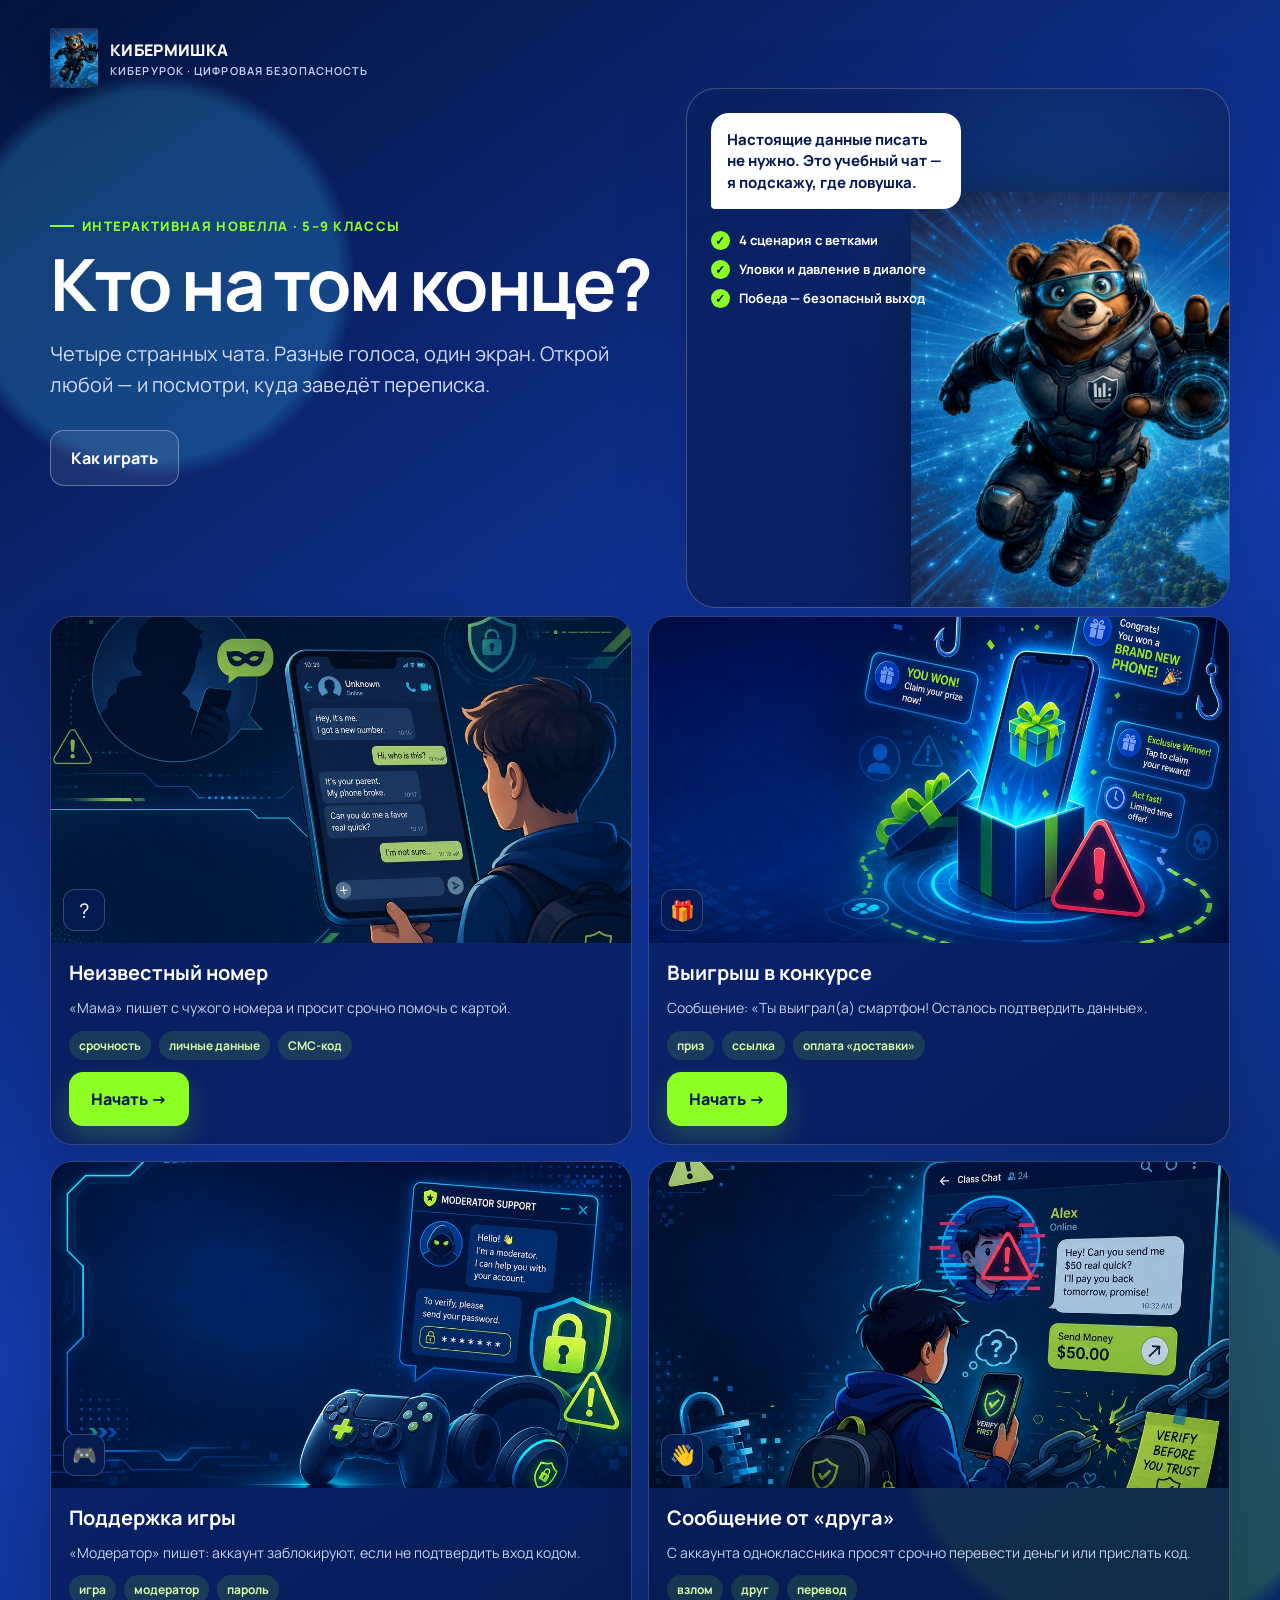
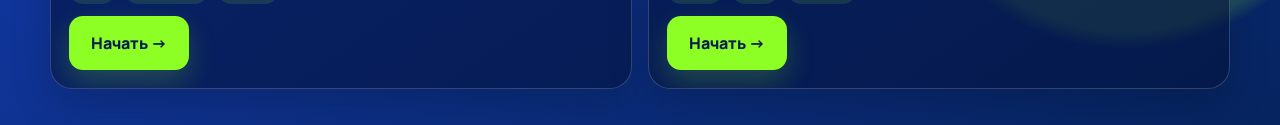
==== commit e59a2d0d: "Add Cyberbear interactive cybersecurity lesson." ====
--- a/index.html
+++ b/index.html
@@ -1,722 +1,19 @@
-<!DOCTYPE html>
+<!doctype html>
 <html lang="ru">
-<head>
-    <meta charset="UTF-8">
-    <meta name="viewport" content="width=device-width, initial-scale=1.0, maximum-scale=1.0, user-scalable=no, viewport-fit=cover">
-    <meta name="apple-mobile-web-app-capable" content="yes">
-    <meta name="apple-mobile-web-app-status-bar-style" content="black-translucent">
-    <meta name="apple-mobile-web-app-title" content="Гравитация">
-    <title>Гравитация - Московская область</title>
-    <link rel="manifest" href="data:application/manifest+json,%7B%22name%22%3A%22%D0%93%D1%80%D0%B0%D0%B2%D0%B8%D1%82%D0%B0%D1%86%D0%B8%D1%8F%20-%20%D0%9C%D0%9E%22%2C%22short_name%22%3A%22%D0%93%D1%80%D0%B0%D0%B2%D0%B8%D1%82%D0%B0%D1%86%D0%B8%D1%8F%22%2C%22start_url%22%3A%22%2F%22%2C%22display%22%3A%22standalone%22%2C%22background_color%22%3A%22%23001a3b%22%2C%22theme_color%22%3A%22%23001a3b%22%2C%22icons%22%3A%5B%7B%22src%22%3A%22data:image/svg+xml,%3Csvg%20xmlns='http://www.w3.org/2000/svg'%20viewBox='0%200%20192%20192'%3E%3Crect%20width='192'%20height='192'%20fill='%23001a3b'/%3E%3Ctext%20x='50%25'%20y='50%25'%20font-size='120'%20text-anchor='middle'%20dy='.3em'%20fill='%23ffffff'%3EG%3C/text%3E%3C/svg%3E%22%2C%22sizes%22%3A%22192x192%22%2C%22type%22%3A%22image/svg+xml%22%7D%5D%7D">
-    <link href="https://fonts.googleapis.com/css2?family=Inter:opsz,wght@14..32,300;14..32,400;14..32,500;14..32,600;14..32,700;14..32,800&display=swap" rel="stylesheet">
-    <style>
-        * { margin: 0; padding: 0; box-sizing: border-box; font-family: 'SF Pro Display', -apple-system, BlinkMacSystemFont, 'Segoe UI', Roboto, Helvetica, Arial, sans-serif; -webkit-tap-highlight-color: transparent; }
-        body { background: linear-gradient(135deg, #001a3b 0%, #002b5c 100%); min-height: 100vh; display: flex; justify-content: center; align-items: flex-start; color: white; overscroll-behavior-y: none; }
-        #app { width: 100%; max-width: 450px; min-height: 100vh; background: rgba(255, 255, 255, 0.05); backdrop-filter: blur(10px); box-shadow: 0 0 40px rgba(0, 0, 0, 0.3); position: relative; overflow-x: hidden; display: flex; flex-direction: column; }
-        @keyframes floatIn { 0% { opacity: 0; transform: translateY(100px) scale(0.9); } 100% { opacity: 1; transform: translateY(0) scale(1); } }
-        @keyframes slideUp { from { opacity: 0; transform: translateY(50px); } to { opacity: 1; transform: translateY(0); } }
-        @keyframes rotateGlow { 0% { transform: rotate(0deg); } 100% { transform: rotate(360deg); } }
-        .splash-screen { min-height: 100vh; display: flex; flex-direction: column; align-items: center; padding: 20px; text-align: center; position: relative; overflow: hidden; justify-content: flex-start; padding-top: 20vh; }
-        @media (max-height: 700px) { .splash-screen { padding-top: 12vh; } }
-        .gravity-text { font-family: 'Inter', sans-serif; font-size: 3rem; font-weight: 700; letter-spacing: -0.02em; background: linear-gradient(135deg, #FFFFFF 0%, #D4E6FF 40%, #9AC2FF 100%); background-clip: text; -webkit-background-clip: text; -webkit-text-fill-color: transparent; text-shadow: 0 8px 24px rgba(0, 100, 255, 0.35); margin-bottom: 12px; animation: floatIn 1.2s cubic-bezier(0.2, 0.9, 0.3, 1) forwards; position: relative; }
-        .gravity-text::before { content: ''; position: absolute; top: -20px; left: -20px; right: -20px; bottom: -20px; background: radial-gradient(circle at center, rgba(154, 194, 255, 0.25) 0%, transparent 70%); animation: rotateGlow 12s linear infinite; z-index: -1; border-radius: 50%; }
-        .region-text { font-size: 1.6rem; font-weight: 500; letter-spacing: 1.5px; color: rgba(255, 255, 255, 0.9); border-bottom: 1.5px solid rgba(255, 255, 255, 0.3); padding-bottom: 12px; display: inline-block; opacity: 0; animation: slideUp 0.8s 0.5s forwards; }
-        .auth-buttons { display: flex; gap: 16px; justify-content: center; margin-top: 32px; opacity: 0; animation: slideUp 0.8s 0.8s forwards; width: 100%; max-width: 280px; }
-        .auth-btn { flex: 1; background: linear-gradient(45deg, #0072ff, #00c6ff); border: none; color: white; font-size: 1.2rem; font-weight: 600; padding: 14px 0; border-radius: 60px; box-shadow: 0 10px 25px rgba(0, 114, 255, 0.4); cursor: pointer; transition: transform 0.25s ease, box-shadow 0.25s ease; border: 1px solid rgba(255,255,255,0.25); }
-        .auth-btn:active { transform: scale(0.96); }
-        .community-stats { margin-top: auto; margin-bottom: 20px; font-size: 0.85rem; font-weight: normal; color: rgba(255, 255, 255, 0.7); background: rgba(0,0,0,0.2); padding: 8px 16px; border-radius: 30px; backdrop-filter: blur(8px); animation: slideUp 0.8s 1s forwards; opacity: 0; text-align: center; line-height: 1.4; width: 90%; max-width: 320px; }
-        
-        /* Увеличен padding-bottom для безопасной зоны на iPhone */
-        .main-content { flex: 1; display: none; flex-direction: column; padding-bottom: calc(70px + env(safe-area-inset-bottom)); }
-        .main-content.active { display: flex; animation: slideUp 0.5s forwards; }
-        
-        .header { display: flex; justify-content: space-between; align-items: center; margin: 16px 20px 10px 20px; padding: 10px 0; border-bottom: 1px solid rgba(255,255,255,0.2); }
-        .header h1 { font-size: 1.8rem; background: linear-gradient(135deg, #fff, #a8d0ff); -webkit-background-clip: text; -webkit-text-fill-color: transparent; }
-        .logout-btn { background: rgba(255,255,255,0.1); border: 1px solid rgba(255,255,255,0.3); color: white; padding: 8px 15px; border-radius: 20px; font-size: 0.9rem; cursor: pointer; }
-        .top-nav { display: flex; flex-wrap: nowrap; justify-content: space-between; gap: 6px; padding: 10px 12px; background: rgba(0, 0, 0, 0.3); backdrop-filter: blur(8px); border-bottom: 1px solid rgba(255,255,255,0.1); overflow-x: auto; -webkit-overflow-scrolling: touch; scrollbar-width: none; }
-        .top-nav::-webkit-scrollbar { display: none; }
-        .top-nav button { flex: 1; display: inline-flex; flex-direction: column; align-items: center; justify-content: center; gap: 4px; background: rgba(255,255,255,0.1); border: none; color: white; padding: 8px 4px; border-radius: 24px; font-size: 0.7rem; font-weight: 500; cursor: pointer; transition: all 0.2s; backdrop-filter: blur(4px); white-space: nowrap; text-align: center; min-width: 0; }
-        .top-nav button span:first-child { font-size: 1.3rem; }
-        .top-nav button.active { background: linear-gradient(45deg, #0072ff, #00c6ff); box-shadow: 0 2px 8px rgba(0,114,255,0.4); }
-        
-        /* Учет безопасной зоны на iOS для нижнего меню */
-        .bottom-nav { position: fixed; bottom: 0; left: 0; right: 0; max-width: 450px; margin: 0 auto; background: rgba(10, 25, 47, 0.95); backdrop-filter: blur(12px); display: flex; justify-content: space-around; align-items: center; padding: 8px 12px calc(12px + env(safe-area-inset-bottom)); border-top: 1px solid rgba(255,255,255,0.15); z-index: 100; }
-        
-        .nav-item { display: flex; flex-direction: column; align-items: center; gap: 4px; background: transparent; border: none; color: rgba(255,255,255,0.6); font-size: 0.7rem; font-weight: 500; cursor: pointer; transition: all 0.2s; padding: 6px 8px; border-radius: 30px; }
-        .nav-item span:first-child { font-size: 1.4rem; }
-        .nav-item.active { color: #00c6ff; background: rgba(0, 114, 255, 0.2); }
-        .tab-content { display: none; background: rgba(255,255,255,0.05); border-radius: 20px; padding: 20px; backdrop-filter: blur(5px); margin: 10px 16px 0 16px; flex: 1; }
-        .tab-content.active { display: block; }
-        .search-container { margin-bottom: 20px; }
-        
-        /* Принудительный размер шрифта 16px предотвращает зум в iOS Safari */
-        .search-input, .form-group input, .form-group textarea, .form-group select, .dynamic-input { font-size: 16px !important; }
-        
-        .search-input { width: 100%; padding: 12px 16px; background: rgba(255,255,255,0.1); border: 1px solid rgba(255,255,255,0.2); border-radius: 40px; color: white; outline: none; }
-        .form-group { margin-bottom: 20px; }
-        .form-group label { display: block; margin-bottom: 8px; font-size: 0.9rem; color: rgba(255,255,255,0.8); }
-        .form-group input, .form-group textarea, .form-group select { width: 100%; padding: 15px; background: rgba(255,255,255,0.1); border: 1px solid rgba(255,255,255,0.2); border-radius: 15px; color: white; }
-        .strength-item, .skill-item { background: rgba(255,255,255,0.05); padding: 15px; border-radius: 15px; margin-bottom: 10px; display: flex; flex-direction: column; gap: 10px; }
-        .dynamic-input { background: transparent; border: none; border-bottom: 1px dashed rgba(255,255,255,0.4); color: white; padding: 5px 0; width: 100%; outline: none; }
-        .add-btn { background: rgba(255,255,255,0.2); border: 1px dashed rgba(255,255,255,0.5); color: white; padding: 12px; border-radius: 15px; width: 100%; font-size: 1rem; cursor: pointer; margin-bottom: 10px; }
-        .checkbox-label { display: flex; align-items: center; gap: 12px; margin-bottom: 16px; cursor: pointer; font-size: 0.95rem; line-height: 1.3; }
-        .checkbox-label input[type="checkbox"] { appearance: none; -webkit-appearance: none; width: 22px; height: 22px; background: rgba(255,255,255,0.1); border: 1.5px solid rgba(255,255,255,0.4); border-radius: 6px; cursor: pointer; position: relative; transition: all 0.2s ease; flex-shrink: 0; margin: 0; }
-        .checkbox-label input[type="checkbox"]:checked { background: linear-gradient(45deg, #0072ff, #00c6ff); border-color: #00c6ff; }
-        .checkbox-label input[type="checkbox"]:checked::after { content: "✓"; position: absolute; top: 50%; left: 50%; transform: translate(-50%, -50%); color: white; font-size: 14px; font-weight: bold; }
-        .checkbox-label label { cursor: pointer; color: rgba(255,255,255,0.9); font-size: 0.95rem; line-height: 1.3; }
-        .save-btn { background: linear-gradient(45deg, #00c6ff, #0072ff); border: none; color: white; padding: 15px; border-radius: 30px; width: 100%; font-size: 1.2rem; font-weight: 600; cursor: pointer; margin-top: 20px; }
-        .directors-grid { display: flex; flex-direction: column; gap: 20px; }
-        .director-card { background: rgba(0, 0, 0, 0.4); backdrop-filter: blur(12px); border-radius: 28px; padding: 18px; border: 1px solid rgba(255,255,255,0.15); }
-        .card-header { display: flex; align-items: center; gap: 15px; margin-bottom: 15px; }
-        .avatar-img, .avatar-placeholder { width: 70px; height: 70px; border-radius: 50%; flex-shrink: 0; display: flex; align-items: center; justify-content: center; font-size: 28px; font-weight: 600; color: white; background: linear-gradient(135deg, #0072ff, #00c6ff); }
-        .avatar-img { background: none; object-fit: cover; }
-        .photo-preview { margin-top: 12px; text-align: center; }
-        .photo-preview img { width: 100px; height: 100px; border-radius: 50%; object-fit: cover; border: 2px solid rgba(255,255,255,0.3); }
-        .badge-mentor { background: #ffaa33; color: #1e2a3a; font-size: 0.7rem; padding: 2px 8px; border-radius: 30px; font-weight: bold; }
-        .info-section { margin: 12px 0; background: rgba(255,255,255,0.05); border-radius: 18px; padding: 12px; }
-        .info-section h4 { font-size: 0.85rem; color: #9ac2ff; margin-bottom: 8px; }
-        .tags { display: flex; flex-wrap: wrap; gap: 8px; margin-top: 5px; }
-        .tag { background: rgba(0,114,255,0.3); border-radius: 20px; padding: 4px 12px; font-size: 0.75rem; }
-        .contact-btn, .detail-btn { background: linear-gradient(45deg, #0072ff, #00c6ff); border: none; color: white; padding: 10px; border-radius: 40px; width: 100%; margin-top: 12px; cursor: pointer; }
-        .detail-btn { background: rgba(255,255,255,0.2); }
-        .event-card { background: rgba(255,255,255,0.1); border-radius: 15px; padding: 15px; margin-bottom: 15px; border-left: 4px solid #0072ff; }
-        .modal-overlay { position: fixed; top: 0; left: 0; width: 100%; height: 100%; background: rgba(0, 0, 0, 0.85); backdrop-filter: blur(12px); display: flex; justify-content: center; align-items: center; z-index: 1000; padding: 20px; }
-        .modal-content { max-width: 400px; width: 100%; background: rgba(0, 0, 0, 0.6); backdrop-filter: blur(16px); border-radius: 40px; border: 1px solid rgba(255, 255, 255, 0.2); padding: 24px; color: white; max-height: 90vh; overflow-y: auto; }
-        .close-modal { float: right; background: rgba(255,255,255,0.2); border: none; color: white; font-size: 24px; width: 36px; height: 36px; border-radius: 50%; cursor: pointer; }
-        .install-prompt { background: rgba(0, 26, 59, 0.95); backdrop-filter: blur(10px); padding: 15px; border-radius: 15px; margin: 10px; display: flex; justify-content: space-between; align-items: center; cursor: pointer; border: 1px solid rgba(0,198,255,0.3); }
-        .install-prompt button { background: #00c6ff; color: #001a3b; border: none; padding: 8px 16px; border-radius: 20px; font-weight: bold; cursor: pointer; }
-        .new-section-card { background: rgba(255,255,255,0.08); border-radius: 24px; padding: 20px; margin-bottom: 20px; border-left: 4px solid #00c6ff; }
-        .new-section-card h3 { margin-bottom: 12px; color: #00c6ff; }
-        .rating-badge { display: inline-block; background: rgba(0,198,255,0.2); border-radius: 30px; padding: 4px 12px; font-size: 0.75rem; margin-top: 8px; border: 1px solid rgba(0,198,255,0.5); }
-        .activity-item { background: rgba(255,255,255,0.05); border-radius: 12px; padding: 8px 12px; margin-bottom: 8px; font-size: 0.8rem; }
-        .admin-table { width: 100%; border-collapse: collapse; font-size: 0.8rem; }
-        .admin-table th, .admin-table td { padding: 8px; border-bottom: 1px solid rgba(255,255,255,0.2); text-align: left; }
-        /* Дополнительные стили для модального окна (детальная карточка) */
-        .strength-row { display: flex; align-items: center; justify-content: space-between; margin-bottom: 12px; flex-wrap: wrap; gap: 12px; }
-        .strength-name { font-weight: 500; min-width: 140px; }
-        .strength-bar { flex: 1; height: 8px; background: rgba(255,255,255,0.2); border-radius: 10px; overflow: hidden; }
-        .strength-fill { height: 100%; background: linear-gradient(90deg, #00c6ff, #0072ff); border-radius: 10px; width: 0%; }
-        .strength-value { font-size: 0.8rem; font-weight: 600; min-width: 36px; text-align: right; color: #aad0ff; }
-        .skill-item-compact { display: flex; justify-content: space-between; align-items: baseline; border-bottom: 1px dashed rgba(255,255,255,0.2); padding: 8px 0; }
-        .skill-level { background: rgba(0,114,255,0.5); padding: 2px 10px; border-radius: 30px; font-size: 0.7rem; font-weight: 600; }
-        .interests-line { display: flex; flex-wrap: wrap; gap: 10px; margin-top: 12px; }
-        .interest-badge { background: rgba(255,255,240,0.12); border-radius: 30px; padding: 5px 14px; font-size: 0.8rem; }
-        .detail-tag { background: rgba(0, 114, 255, 0.35); border-radius: 40px; padding: 6px 16px; font-size: 0.8rem; font-weight: 500; display: inline-block; margin-right: 8px; margin-bottom: 8px; }
-        @media (max-width: 450px) { .gravity-text { font-size: 2.5rem; } .region-text { font-size: 1.3rem; } .top-nav button { padding: 6px 2px; font-size: 0.65rem; } .top-nav button span:first-child { font-size: 1.1rem; } .nav-item span:first-child { font-size: 1.2rem; } .nav-item { font-size: 0.6rem; padding: 4px 6px; } .avatar-img, .avatar-placeholder { width: 55px; height: 55px; font-size: 22px; } }
-    </style>
-</head>
-<body>
-<div id="app">
-    <div class="splash-screen" id="splashScreen">
-        <div><div class="gravity-text">Гравитация</div><div class="region-text">Московская область</div></div>
-        <div class="auth-buttons"><button class="auth-btn" id="loginBtn">Вход</button><button class="auth-btn" id="registerBtn">Регистрация</button></div>
-        <div class="install-prompt" id="installPrompt" style="display: none;"><span>📱 Установить как приложение</span><button id="installBtn">Установить</button></div>
-        <div class="community-stats">Гравитация – профессиональное сообщество директоров нас: <span>287</span></div>
-    </div>
-    <div class="main-content" id="mainContent">
-        <div class="header"><h1>Гравитация</h1><button class="logout-btn" id="logoutBtn">Выйти</button></div>
-        <div class="top-nav" id="topNav">
-            <button data-tab="profile"><span>👤</span> <span>Профиль</span></button>
-            <button data-tab="school"><span>🏫</span> <span>Школа</span></button>
-            <button data-tab="events"><span>📅</span> <span>Мероприятия</span></button>
-            <button data-tab="directors"><span>🧑‍💼</span> <span>Директора</span></button>
-            <button data-tab="mentors"><span>🌟</span> <span>Наставники</span></button>
-        </div>
-        <div class="tab-content" id="profile"></div>
-        <div class="tab-content" id="school"></div>
-        <div class="tab-content" id="events"></div>
-        <div class="tab-content" id="directors"></div>
-        <div class="tab-content" id="mentors"></div>
-        <div class="bottom-nav" id="bottomNav">
-            <button class="nav-item" data-newtab="expert"><span>📊</span><span>Экспертное мнение</span></button>
-            <button class="nav-item" data-newtab="gl"><span>⭐</span><span>ГЛ</span></button>
-            <button class="nav-item" data-newtab="internship"><span>🎓</span><span>Стажировка</span></button>
-            <button class="nav-item" data-newtab="calendar"><span>📅</span><span>Календарь мероприятий</span></button>
-            <button class="nav-item admin-only" id="adminNavBtn" data-newtab="admin" style="display:none;"><span>👑</span><span>Админ</span></button>
-        </div>
-        <div class="tab-content" id="expert"></div>
-        <div class="tab-content" id="gl"></div>
-        <div class="tab-content" id="internship"></div>
-        <div class="tab-content" id="calendar"></div>
-        <div class="tab-content" id="admin"></div>
-    </div>
-</div>
-<script>
-    // ---------- PWA И УСТАНОВКА ----------
-    let deferredPrompt;
-    window.addEventListener('beforeinstallprompt', (e) => {
-        e.preventDefault();
-        deferredPrompt = e;
-        const installPrompt = document.getElementById('installPrompt');
-        if (installPrompt) installPrompt.style.display = 'flex';
-    });
-
-    document.getElementById('installBtn')?.addEventListener('click', async () => {
-        if (deferredPrompt) {
-            deferredPrompt.prompt();
-            const { outcome } = await deferredPrompt.userChoice;
-            if (outcome === 'accepted') {
-                document.getElementById('installPrompt').style.display = 'none';
-            }
-            deferredPrompt = null;
-        }
-    });
-
-    // Регистрация простого Service Worker "на лету" для поддержки PWA (чтобы браузер разрешил установку)
-    if ('serviceWorker' in navigator) {
-        const swCode = `
-            self.addEventListener('install', (e) => self.skipWaiting());
-            self.addEventListener('activate', (e) => self.clients.claim());
-            self.addEventListener('fetch', (e) => {});
-        `;
-        const blob = new Blob([swCode], {type: 'application/javascript'});
-        navigator.serviceWorker.register(URL.createObjectURL(blob)).catch(err => console.log('SW setup failed:', err));
-    }
-
-    // ---------- ВСПОМОГАТЕЛЬНЫЕ ФУНКЦИИ ----------
-    function escapeHtml(str) { return str?.replace(/[&<>]/g, function(m){ if(m==='&') return '&amp;'; if(m==='<') return '&lt;'; if(m==='>') return '&gt;'; return m;}) || ''; }
-    function showModal(title, contentHtml) {
-        const overlay = document.createElement('div');
-        overlay.className = 'modal-overlay';
-        overlay.innerHTML = `<div class="modal-content"><button class="close-modal">&times;</button><h2 style="margin-bottom: 20px;">${title}</h2>${contentHtml}</div>`;
-        document.body.appendChild(overlay);
-        overlay.querySelector('.close-modal').onclick = () => overlay.remove();
-        overlay.onclick = (e) => { if (e.target === overlay) overlay.remove(); };
-        return overlay;
-    }
-    function getCurrentUserEmail() { const cu = localStorage.getItem('currentUser'); return cu ? JSON.parse(cu).email : null; }
-    function isAdmin() { return getCurrentUserEmail() === 'admin@gravitacia.ru'; }
-    function getCurrentDirectorName() { const p = localStorage.getItem('directorProfile'); return p ? (JSON.parse(p).name || 'Директор') : 'Директор'; }
-    function getCurrentSchoolName() { const s = localStorage.getItem('schoolInfo'); return s ? (JSON.parse(s).name || 'Школа') : 'Школа'; }
-    
-    // ---------- СИСТЕМА РЕЙТИНГА ----------
-    function initRatingSystem() {
-        if (!localStorage.getItem('ratingsData')) localStorage.setItem('ratingsData', JSON.stringify({}));
-        const users = JSON.parse(localStorage.getItem('users') || '[]');
-        if (!users.some(u => u.email === 'admin@gravitacia.ru')) users.push({ name: 'Администратор', email: 'admin@gravitacia.ru', phone: '', password: 'admin123' });
-        localStorage.setItem('users', JSON.stringify(users));
-        const ratings = JSON.parse(localStorage.getItem('ratingsData'));
-        users.forEach(user => { if (!ratings[user.email]) ratings[user.email] = { totalScore: 0, public: false, activities: [] }; });
-        localStorage.setItem('ratingsData', JSON.stringify(ratings));
-    }
-    function getRatingData(email) { const ratings = JSON.parse(localStorage.getItem('ratingsData') || '{}'); return ratings[email] || { totalScore: 0, public: false, activities: [] }; }
-    function saveRatingData(email, data) { const ratings = JSON.parse(localStorage.getItem('ratingsData') || '{}'); ratings[email] = data; localStorage.setItem('ratingsData', JSON.stringify(ratings)); }
-    function addRatingActivity(email, type, description, points) { if (!email) return; const data = getRatingData(email); data.totalScore += points; data.activities = data.activities || []; data.activities.unshift({ type, description, points, date: new Date().toLocaleString() }); if (data.activities.length > 20) data.activities.pop(); saveRatingData(email, data); return data.totalScore; }
-    function canViewRating(ownerEmail, viewerEmail) { if (viewerEmail === ownerEmail) return true; if (isAdmin()) return true; return getRatingData(ownerEmail).public === true; }
-    
-    // ---------- МЕРОПРИЯТИЯ ----------
-    let events = [];
-    function loadEventsFromStorage() { const stored = localStorage.getItem('events'); events = stored ? JSON.parse(stored) : []; }
-    function saveEventsToStorage() { localStorage.setItem('events', JSON.stringify(events)); }
-    function createEvent(title, date, description, maxParticipants, isSpeaker = false) {
-        const email = getCurrentUserEmail();
-        const event = { id: Date.now(), title, date, description, max: parseInt(maxParticipants) || 999, registrations: [], creator: getCurrentDirectorName(), creatorSchool: getCurrentSchoolName(), creatorEmail: email };
-        events.push(event);
-        saveEventsToStorage();
-        if (email) {
-            addRatingActivity(email, 'create_event', `Создал мероприятие "${title}"`, 10);
-            if (isSpeaker) addRatingActivity(email, 'speaker', `Выступил спикером на "${title}"`, 15);
-        }
-        renderEvents();
-    }
-    window.registerForEvent = function(eventId) {
-        const ev = events.find(e => e.id == eventId);
-        if (!ev) return;
-        if (ev.registrations.length >= ev.max) { alert('Максимум участников'); return; }
-        const employeeName = prompt('ФИО сотрудника:'); if (!employeeName) return;
-        const position = prompt('Должность:'); if (!position) return;
-        const school = prompt('От какой школы?', getCurrentSchoolName()); if (!school) return;
-        ev.registrations.push({ employeeName, position, schoolName: school, registeredAt: new Date().toLocaleString() });
-        saveEventsToStorage();
-        renderEvents();
-        const email = getCurrentUserEmail();
-        if (email) addRatingActivity(email, 'participation', `Зарегистрировал ${employeeName} на "${ev.title}"`, 2);
-        alert(`Сотрудник ${employeeName} записан`);
-    };
-    window.deleteEvent = function(eventId) {
-        const ev = events.find(e => e.id == eventId);
-        if (!ev || ev.creator !== getCurrentDirectorName()) { alert('Удалять можно только свои мероприятия'); return; }
-        if (confirm('Удалить?')) { events = events.filter(e => e.id != eventId); saveEventsToStorage(); renderEvents(); }
-    };
-    function renderEvents() {
-        const container = document.getElementById('eventsList');
-        if (!container) return;
-        if (events.length === 0) { container.innerHTML = '<div style="text-align:center; padding:20px;">Нет мероприятий. Создайте первое!</div>'; return; }
-        let html = '';
-        events.forEach(ev => {
-            const isCreator = (ev.creator === getCurrentDirectorName());
-            html += `<div class="event-card"><h3>${escapeHtml(ev.title)}</h3><div class="date">📅 ${escapeHtml(ev.date)}</div><p>${escapeHtml(ev.description)}</p><div>👥 Записалось: ${ev.registrations.length} / ${ev.max}</div><div>👤 Организатор: ${escapeHtml(ev.creator)} (${escapeHtml(ev.creatorSchool)})</div>`;
-            if (ev.registrations.length) html += `<div><strong>Записавшиеся:</strong><ul>${ev.registrations.map(r => `<li>${escapeHtml(r.employeeName)} (${escapeHtml(r.position)}) — ${escapeHtml(r.schoolName)}</li>`).join('')}</ul></div>`;
-            html += `<div style="margin-top:12px;">${!isCreator ? `<button onclick="registerForEvent(${ev.id})">📝 Записать сотрудника</button>` : ''}${isCreator ? `<button onclick="deleteEvent(${ev.id})" style="background:#ff4757;">🗑 Удалить</button>` : ''}</div></div>`;
-        });
-        container.innerHTML = html;
-    }
-    
-    // ---------- РАСШИРЕННЫЕ ДАННЫЕ ДИРЕКТОРОВ ----------
-    const demoDirectors = [
-        {
-            name: "Елена Викторовна Громова",
-            email: "elena@school11.ru",
-            school: "МБОУ «Гимназия №11»",
-            city: "Химки, Московская область",
-            useful: "12 лет успешного руководства школой с высокими образовательными результатами (ТОП-50 школ МО).\nВнедрение системы наставничества для молодых педагогов, снижение текучести кадров на 35%.\nЭксперт по подготовке к государственной аккредитации и лицензированию.\nОрганизация профильных инженерных и IT-классов в сотрудничестве с вузами.\nГрантовая деятельность: привлечено более 8 млн ₽ на модернизацию лабораторий.",
-            wantToKnow: "Цифровая трансформация школ: эффективные AI-инструменты для управленческого учёта.\nКак выстроить систему проектного обучения, интегрированную с региональными предприятиями.\nПрактики ментального здоровья педагогов: программы профилактики выгорания.\nКейсы по созданию автономии школы и внебюджетной деятельности.",
-            isMentor: true,
-            strengthsDetailed: [
-                { name: "Стратегическое планирование", val: 9.5 },
-                { name: "Управление персоналом и мотивация", val: 9.2 },
-                { name: "Финансовая эффективность / фандрайзинг", val: 8.8 },
-                { name: "Коммуникация с родительским сообществом", val: 9.7 },
-                { name: "Развитие инклюзивной среды", val: 8.4 }
-            ],
-            skillsDetailed: [
-                { name: "Цифровая трансформация образования", level: "Эксперт" },
-                { name: "Проектный менеджмент (гранты, дорожные карты)", level: "Эксперт" },
-                { name: "Управление изменениями / конфликтология", level: "Продвинутый" },
-                { name: "Бюджетирование и внебюджетная деятельность", level: "Продвинутый" },
-                { name: "Публичные выступления / образовательная аналитика", level: "Эксперт" }
-            ],
-            uniqueExperience: "Руководитель пилотного проекта «Школа полного дня» в Химках (охват 780 учеников).\nФиналист Всероссийского конкурса «Директор года – 2024».\nРазработала и внедрила систему «Цифровой помощник классного руководителя» (автоматизация отчётности, снижение бумажной нагрузки на 40%).\nОрганизатор ежегодного межмуниципального форума «Лидеры образования Подмосковья».\nАвтор статей в журнале «Управление школой» (темы: наставничество, аккредитационные процедуры).",
-            personalInterests: ["Современная педагогическая литература", "Медитация и осознанность для педагогов", "Графический дизайн", "Велотуризм", "Волонтёрство в просветительских проектах"],
-            tags: ["#Стратегическое_планирование", "#Наставничество_педагогов", "#IT_класс", "#Гранты_образование", "#Школьное_лидерство", "#Инклюзия"],
-            photo: null
-        },
-        {
-            name: "Анна Сергеевна Воронцова",
-            email: "anna@school3.ru",
-            school: "Гимназия №3",
-            city: "Красногорск",
-            useful: "Опыт внедрения инклюзивного образования, успешное прохождение аккредитации.\nСоздание ресурсного класса для детей с ОВЗ.\nВзаимодействие с родительским сообществом и общественными организациями.",
-            wantToKnow: "Цифровые платформы для управления школой, методики работы с молодыми педагогами.\nЭффективное наставничество для начинающих директоров.",
-            isMentor: true,
-            strengthsDetailed: [
-                { name: "Стратегическое планирование", val: 8 },
-                { name: "Работа с родителями", val: 9 },
-                { name: "Инклюзивное образование", val: 9.2 }
-            ],
-            skillsDetailed: [
-                { name: "Управление персоналом", level: "Продвинутый" },
-                { name: "Фандрайзинг", level: "Средний" },
-                { name: "Аккредитация и лицензирование", level: "Эксперт" }
-            ],
-            uniqueExperience: "Успешно прошла 2 аккредитации, создала ресурсный класс для детей с ОВЗ.\nРуководитель муниципальной инновационной площадки по инклюзии.",
-            personalInterests: ["Психология", "Чтение", "Садоводство"],
-            tags: ["#Инклюзия", "#Аккредитация", "#Родительский_комитет"],
-            photo: null
-        },
-        {
-            name: "Дмитрий Павлович Громов",
-            email: "dmitry@licey10.ru",
-            school: "Лицей №10",
-            city: "Долгопрудный",
-            useful: "Построение IT-лицея с нуля, привлечение грантов.\nОрганизация IT-классов и инженерных лабораторий.\nЦифровая трансформация образовательного процесса.",
-            wantToKnow: "Организация профильных классов, мотивация педагогов.\nСовременные методы проектного обучения и стартап-культуры в школе.",
-            isMentor: false,
-            strengthsDetailed: [
-                { name: "Цифровая трансформация", val: 9 },
-                { name: "Лидерство", val: 8.5 },
-                { name: "Управление проектами", val: 9 }
-            ],
-            skillsDetailed: [
-                { name: "Проектный менеджмент", level: "Эксперт" },
-                { name: "IT-инфраструктура", level: "Эксперт" },
-                { name: "Грантрайтинг", level: "Продвинутый" }
-            ],
-            uniqueExperience: "Создал IT-лицей с нуля, выиграл грант на оборудование лабораторий.\nПобедитель конкурса инновационных школ Московской области.",
-            personalInterests: ["Программирование", "Шахматы", "Робототехника"],
-            tags: ["#IT_лицей", "#Гранты", "#Цифровизация"],
-            photo: null
-        },
-        {
-            name: "Екатерина Викторовна Морозова",
-            email: "ekaterina@school22.ru",
-            school: "СОШ №22",
-            city: "Одинцово",
-            useful: "Создание школьного медиацентра, развитие волонтёрства.\nОрганизация школьного телевидения и медиаобразования.\nПривлечение волонтёров к социальным проектов.",
-            wantToKnow: "Эффективное наставничество для молодых директоров.\nСовременные инструменты медиапродвижения школы.",
-            isMentor: true,
-            strengthsDetailed: [
-                { name: "Коммуникабельность", val: 9 },
-                { name: "Креативность", val: 8 },
-                { name: "Организация мероприятий", val: 8.5 }
-            ],
-            skillsDetailed: [
-                { name: "Медиа", level: "Продвинутый" },
-                { name: "Организация мероприятий", level: "Продвинутый" },
-                { name: "SMM и PR", level: "Средний" }
-            ],
-            uniqueExperience: "Запустила школьное телевидение, привлекла волонтёров к социальным проектам.\nЛауреат премии «Лучший медиапроект школы».",
-            personalInterests: ["Журналистика", "Волонтёрство", "Фотография"],
-            tags: ["#Медиа", "#Волонтёрство", "#Школьное_ТВ"],
-            photo: null
-        }
-    ];
-
-    function initDemoRatings() {
-        const ratings = JSON.parse(localStorage.getItem('ratingsData') || '{}');
-        demoDirectors.forEach(d => { if (d.email && !ratings[d.email]) ratings[d.email] = { totalScore: Math.floor(Math.random() * 50) + 20, public: true, activities: [] }; });
-        localStorage.setItem('ratingsData', JSON.stringify(ratings));
-    }
-    
-    // ---------- ДЕТАЛЬНАЯ КАРТОЧКА ДИРЕКТОРА (МОДАЛЬНОЕ ОКНО) ----------
-    function showDirectorDetail(director) {
-        const existingOverlay = document.querySelector('.modal-overlay');
-        if (existingOverlay) existingOverlay.remove();
-
-        const overlay = document.createElement('div');
-        overlay.className = 'modal-overlay';
-        overlay.addEventListener('click', (e) => { if (e.target === overlay) overlay.remove(); });
-
-        const modal = document.createElement('div');
-        modal.className = 'modal-content';
-
-        const strengthsHtml = (director.strengthsDetailed || []).map(s => `
-            <div class="strength-row">
-                <span class="strength-name">${escapeHtml(s.name)}</span>
-                <div class="strength-bar"><div class="strength-fill" style="width: ${(s.val/10)*100}%;"></div></div>
-                <span class="strength-value">${s.val}</span>
-            </div>
-        `).join('');
-
-        const skillsHtml = (director.skillsDetailed || []).map(s => `
-            <div class="skill-item-compact">
-                <span>${escapeHtml(s.name)}</span>
-                <span class="skill-level">${escapeHtml(s.level)}</span>
-            </div>
-        `).join('');
-
-        const interestsArray = director.personalInterests || [];
-        const interestsHtml = interestsArray.map(i => `<span class="interest-badge">${escapeHtml(i)}</span>`).join('');
-        const tagsHtml = (director.tags || []).map(t => `<span class="detail-tag">${escapeHtml(t)}</span>`).join('');
-        const uniqueExperience = director.uniqueExperience || 'Не указано';
-        const usefulText = director.useful || 'Не указано';
-        const wantText = director.wantToKnow || 'Не указано';
-
-        modal.innerHTML = `
-            <button class="close-modal">&times;</button>
-            <div style="padding: 0 0 10px 0;">
-                <div class="card-header" style="margin-bottom: 20px;">
-                    <div class="avatar-placeholder" style="width:70px;height:70px;font-size:28px;">${director.name.charAt(0)}</div>
-                    <div class="card-title">
-                        <h2 style="margin-bottom:4px;">${escapeHtml(director.name)}</h2>
-                        <div style="display: flex; flex-wrap: wrap; gap: 12px; font-size:0.85rem;">
-                            <span>🏫 ${escapeHtml(director.school)}</span>
-                            <span>📍 ${escapeHtml(director.city)}</span>
-                            ${director.isMentor ? '<span class="badge-mentor">✨ Наставник-эксперт</span>' : ''}
-                        </div>
-                    </div>
-                </div>
-                <div class="info-section"><h3>🤝 Могу быть полезен</h3><div class="info-text">${escapeHtml(usefulText).replace(/\n/g, '<br>')}</div></div>
-                <div class="info-section"><h3>💡 Хочу узнать / интересует</h3><div class="info-text">${escapeHtml(wantText).replace(/\n/g, '<br>')}</div></div>
-                <div class="info-section"><h3>⭐ Сильные стороны (оценка 1–10)</h3>${strengthsHtml || '<div class="info-text">Не указано</div>'}</div>
-                <div class="info-section"><h3>🧠 Профессиональные навыки</h3>${skillsHtml || '<div class="info-text">Не указано</div>'}</div>
-                <div class="info-section"><h3>🏆 Уникальный опыт и достижения</h3><div class="info-text">${escapeHtml(uniqueExperience).replace(/\n/g, '<br>')}</div></div>
-                <div class="info-section"><h3>🎯 Личные интересы и увлечения</h3><div class="interests-line">${interestsHtml || '<div class="info-text">Не указано</div>'}</div></div>
-                ${tagsHtml ? `<div class="tags" style="margin-top: 12px;">${tagsHtml}</div>` : ''}
-                <button class="contact-btn" onclick="alert('📧 Связаться с ${escapeHtml(director.name)} можно через платформу Гравитация (функция в разработке)')">💬 Связаться с директором</button>
-                <hr style="margin:15px 0; border-color:rgba(255,255,255,0.1);">
-                <div style="font-size: 0.7rem; text-align: center; color: rgba(255,255,255,0.45);">Гравитация • Московская область • Карточка участника сообщества</div>
-            </div>
-        `;
-
-        overlay.appendChild(modal);
-        document.body.appendChild(overlay);
-        const closeBtn = modal.querySelector('.close-modal');
-        closeBtn.addEventListener('click', () => overlay.remove());
-    }
-
-    // ---------- ОТОБРАЖЕНИЕ ДИРЕКТОРОВ ----------
-    let currentSearchTerm = '';
-    function directorMatchesSearch(d, term) { if (!term) return true; const t = term.toLowerCase(); const fields = [d.name, d.school, d.city, d.useful, d.wantToKnow, d.uniqueExperience, ...(d.personalInterests || []), ...(d.tags || []), ...(d.strengthsDetailed || []).map(s => s.name), ...(d.skillsDetailed || []).map(s => s.name)].map(f => (f || '').toLowerCase()); return fields.some(f => f.includes(t)); }
-    function getCurrentDirectorCard() { const profile = localStorage.getItem('directorProfile'); const school = localStorage.getItem('schoolInfo'); if (!profile && !school) return null; const p = profile ? JSON.parse(profile) : { name: '', strengths: [], skills: [], isMentor: false, experience: '', interests: '', photo: null }; const s = school ? JSON.parse(school) : { name: 'Школа не указана', address: '', usefulExperience: '', wantToKnow: '' }; return { name: p.name || 'Директор', email: getCurrentUserEmail(), school: s.name || 'Школа', city: s.address ? s.address.split(',')[1]?.trim() || s.address : 'МО', useful: s.usefulExperience || p.experience || 'Опыт не указан', wantToKnow: s.wantToKnow || 'Не указано', isMentor: p.isMentor || false, strengthsDetailed: p.strengths ? p.strengths.map(st => ({ name: st.name, val: st.val })) : [], skillsDetailed: p.skills ? p.skills.map(sk => ({ name: sk.name, level: sk.level })) : [], uniqueExperience: p.experience || 'Не указано', personalInterests: p.interests ? p.interests.split('\n').filter(i => i.trim()) : [], tags: [], photo: p.photo || null }; }
-    function renderDirectors() {
-        const container = document.getElementById('directorsList');
-        if (!container) return;
-        let all = [...demoDirectors];
-        const current = getCurrentDirectorCard();
-        if (current && current.name !== 'Директор' && current.name.trim() !== '') all = [current, ...all];
-        const filtered = all.filter(d => directorMatchesSearch(d, currentSearchTerm));
-        if (!filtered.length) { container.innerHTML = '<div>Ничего не найдено</div>'; return; }
-        let html = '';
-        const currentEmail = getCurrentUserEmail();
-        filtered.forEach(d => {
-            let avatarHtml = d.photo ? `<img src="${d.photo}" class="avatar-img" alt="Фото">` : `<div class="avatar-placeholder">${d.name.charAt(0)}</div>`;
-            let directorEmail = d.email || (d.name === (current?.name) ? currentEmail : null);
-            let ratingHtml = '';
-            if (directorEmail && canViewRating(directorEmail, currentEmail)) { const rd = getRatingData(directorEmail); ratingHtml = `<div class="rating-badge">⭐ Рейтинг: ${rd.totalScore} баллов</div>`; }
-            const allTags = [...(d.strengthsDetailed || []).map(s => s.name), ...(d.skillsDetailed || []).map(s => s.name)].slice(0,5);
-            html += `<div class="director-card"><div class="card-header">${avatarHtml}<div class="card-title"><h3>${escapeHtml(d.name)}</h3><p>🏫 ${escapeHtml(d.school)} • ${escapeHtml(d.city)} ${d.isMentor ? '<span class="badge-mentor">✨ Наставник</span>' : ''}</p>${ratingHtml}</div></div><div class="info-section"><h4>🤝 Могу быть полезен</h4><p>${escapeHtml(d.useful)}</p></div><div class="info-section"><h4>💡 Хочу узнать</h4><p>${escapeHtml(d.wantToKnow)}</p></div>${allTags.length ? `<div class="tags">${allTags.map(t => `<span class="tag">${escapeHtml(t)}</span>`).join('')}</div>` : ''}<button class="contact-btn" onclick="alert('Связаться с ${escapeHtml(d.name)} можно через платформу')">💬 Связаться</button><button class="detail-btn" onclick="showDirectorDetail(${JSON.stringify(d).replace(/"/g, '&quot;')})">📖 Подробнее</button></div>`;
-        });
-        container.innerHTML = html;
-    }
-    function renderMentors() {
-        const container = document.getElementById('mentorsList');
-        const all = [...demoDirectors];
-        const mentors = all.filter(d => d.isMentor === true);
-        const currentEmail = getCurrentUserEmail();
-        container.innerHTML = mentors.map(m => {
-            let ratingHtml = '';
-            if (m.email && canViewRating(m.email, currentEmail)) { const rd = getRatingData(m.email); ratingHtml = `<span class="rating-badge" style="margin-left:8px;">⭐ ${rd.totalScore}</span>`; }
-            return `<div style="background:rgba(255,255,255,0.1); border-radius:15px; padding:15px; margin-bottom:15px; display:flex; justify-content:space-between; align-items:center;"><div><strong>${escapeHtml(m.name)}</strong><div>${escapeHtml(m.school)}</div><div>${escapeHtml(m.useful)}</div></div><div>${ratingHtml}<span style="background:#00c6ff; padding:5px 10px; border-radius:20px; margin-left:8px;">Наставник</span></div></div>`;
-        }).join('');
-    }
-    
-    // ---------- ПРОФИЛЬ ----------
-    function updateProfileRatingDisplay() {
-        const email = getCurrentUserEmail();
-        if (!email) return;
-        const data = getRatingData(email);
-        const publicFlag = data.public || false;
-        const ratingContainer = document.getElementById('ratingDisplay');
-        if (ratingContainer) {
-            ratingContainer.innerHTML = `<div class="info-section"><h4>⭐ Мой рейтинг: ${data.totalScore} баллов</h4><div class="checkbox-label" style="margin-top: 8px;"><input type="checkbox" id="ratingPublicToggle" ${publicFlag ? 'checked' : ''}><label for="ratingPublicToggle">Рейтинг доступен для всех директоров</label></div><div style="margin-top: 12px;"><strong>История активности:</strong></div><div id="activitiesList">${data.activities.length ? data.activities.map(a => `<div class="activity-item">+${a.points} баллов: ${a.description}<br><small>${a.date}</small></div>`).join('') : '<div>Нет активностей</div>'}</div></div>`;
-            const toggle = document.getElementById('ratingPublicToggle');
-            if (toggle) toggle.addEventListener('change', (e) => { const newData = getRatingData(email); newData.public = e.target.checked; saveRatingData(email, newData); updateProfileRatingDisplay(); renderDirectors(); renderMentors(); });
-        }
-    }
-    function addStrength(name = '', val = 5) { const strengthsList = document.getElementById('strengthsList'); const newDiv = document.createElement('div'); newDiv.className = 'strength-item'; newDiv.innerHTML = `<input type="text" class="dynamic-input strength-name" placeholder="Например: Стратегическое планирование..." value="${name}"><input type="range" class="strength-val" min="1" max="10" value="${val}">`; strengthsList.appendChild(newDiv); }
-    function addSkill(name = '', level = 'Средний') { const skillsList = document.getElementById('skillsList'); const newDiv = document.createElement('div'); newDiv.className = 'skill-item'; const options = ['Начальный', 'Средний', 'Продвинутый', 'Эксперт'].map(opt => `<option value="${opt}" ${opt === level ? 'selected' : ''}>${opt}</option>`).join(''); newDiv.innerHTML = `<input type="text" class="dynamic-input skill-name" placeholder="Например: Цифровая трансформация..." value="${name}"><select class="skill-level" style="margin-top: 10px;">${options}</select>`; skillsList.appendChild(newDiv); }
-    function saveProfile() {
-        const strengths = []; document.querySelectorAll('.strength-item').forEach(item => { const name = item.querySelector('.strength-name').value; const val = item.querySelector('.strength-val').value; if(name.trim()) strengths.push({ name, val }); });
-        const skills = []; document.querySelectorAll('.skill-item').forEach(item => { const name = item.querySelector('.skill-name').value; const level = item.querySelector('.skill-level').value; if(name.trim()) skills.push({ name, level }); });
-        const profileData = { name: document.getElementById('directorName').value, email: document.getElementById('directorEmail').value, phone: document.getElementById('directorPhone').value, experience: document.getElementById('uniqueExperience').value, interests: document.getElementById('personalInterests').value, isMentor: document.getElementById('mentorCheckbox').checked, consent: document.getElementById('consentCheckbox').checked, strengths, skills };
-        if (tempPhotoBase64) profileData.photo = tempPhotoBase64; else { const oldProfile = localStorage.getItem('directorProfile'); if (oldProfile && JSON.parse(oldProfile).photo) profileData.photo = JSON.parse(oldProfile).photo; }
-        localStorage.setItem('directorProfile', JSON.stringify(profileData));
-        alert('Профиль сохранён!'); renderDirectors(); loadUserDataIntoForms();
-        const email = getCurrentUserEmail(); if (email && profileData.name && profileData.name !== 'Директор') addRatingActivity(email, 'profile_update', 'Обновил профиль', 5);
-    }
-    let tempPhotoBase64 = null;
-    function initPhotoUpload() { const fileInput = document.getElementById('directorPhoto'); if (!fileInput) return; fileInput.addEventListener('change', function(e) { const file = e.target.files[0]; if (file && file.type.startsWith('image/')) { if (file.size > 1024 * 1024) { alert('Файл слишком большой. Максимум 1 МБ'); fileInput.value = ''; return; } const reader = new FileReader(); reader.onload = function(ev) { tempPhotoBase64 = ev.target.result; document.getElementById('photoPreview').innerHTML = `<img src="${tempPhotoBase64}" alt="Фото профиля">`; }; reader.readAsDataURL(file); } else { alert('Пожалуйста, выберите изображение (JPEG, PNG, WebP)'); fileInput.value = ''; } }); }
-    function loadUserDataIntoForms() {
-        const savedProfile = localStorage.getItem('directorProfile');
-        if (savedProfile) { const profile = JSON.parse(savedProfile); document.getElementById('directorName').value = profile.name || ''; document.getElementById('directorEmail').value = profile.email || ''; document.getElementById('directorPhone').value = profile.phone || ''; document.getElementById('uniqueExperience').value = profile.experience || ''; document.getElementById('personalInterests').value = profile.interests || ''; document.getElementById('mentorCheckbox').checked = profile.isMentor || false; document.getElementById('consentCheckbox').checked = profile.consent || false; if (profile.photo) { document.getElementById('photoPreview').innerHTML = `<img src="${profile.photo}" alt="Фото профиля">`; tempPhotoBase64 = profile.photo; } else { document.getElementById('photoPreview').innerHTML = ''; tempPhotoBase64 = null; } const strengthsDiv = document.getElementById('strengthsList'); const skillsDiv = document.getElementById('skillsList'); strengthsDiv.innerHTML = ''; skillsDiv.innerHTML = ''; if (profile.strengths && profile.strengths.length) profile.strengths.forEach(s => addStrength(s.name, s.val)); else { addStrength('Стратегическое планирование',8); addStrength('Управление персоналом',7); } if (profile.skills && profile.skills.length) profile.skills.forEach(s => addSkill(s.name, s.level)); else addSkill('Цифровая трансформация','Средний'); } else { addStrength('Стратегическое планирование',8); addStrength('Управление персоналом',7); addSkill('Цифровая трансформация','Средний'); document.getElementById('consentCheckbox').checked = false; document.getElementById('photoPreview').innerHTML = ''; tempPhotoBase64 = null; }
-        const savedSchool = localStorage.getItem('schoolInfo'); if (savedSchool) { const school = JSON.parse(savedSchool); document.getElementById('schoolName').value = school.name || ''; document.getElementById('schoolAddress').value = school.address || ''; document.getElementById('studentCount').value = school.students || ''; document.getElementById('teacherCount').value = school.teachers || ''; document.getElementById('schoolType').value = school.type || 'Средняя общеобразовательная'; document.getElementById('buildingCount').value = school.buildingCount || ''; document.getElementById('usefulExperience').value = school.usefulExperience || ''; document.getElementById('wantToKnow').value = school.wantToKnow || ''; }
-        initPhotoUpload();
-    }
-    function saveSchool() { const schoolData = { name: document.getElementById('schoolName').value, address: document.getElementById('schoolAddress').value, students: document.getElementById('studentCount').value, teachers: document.getElementById('teacherCount').value, type: document.getElementById('schoolType').value, buildingCount: document.getElementById('buildingCount').value, usefulExperience: document.getElementById('usefulExperience').value, wantToKnow: document.getElementById('wantToKnow').value }; localStorage.setItem('schoolInfo', JSON.stringify(schoolData)); alert('Информация о школе сохранена!'); renderDirectors(); }
-    
-    // ---------- АДМИН-ПАНЕЛЬ ----------
-    function renderAdminPanel() {
-        const container = document.getElementById('admin'); if (!container) return;
-        const users = JSON.parse(localStorage.getItem('users') || '[]'); const ratingsData = JSON.parse(localStorage.getItem('ratingsData') || '{}');
-        let html = `<h2>👑 Админ-панель: рейтинг директоров</h2><div style="overflow-x:auto;"><table class="admin-table"><thead><tr><th>Директор</th><th>Email</th><th>Рейтинг</th><th>Публичный</th><th>Активности (последние)</th></tr></thead><tbody>`;
-        users.forEach(user => { if (user.email === 'admin@gravitacia.ru') return; const rating = ratingsData[user.email] || { totalScore: 0, public: false, activities: [] }; const lastActs = rating.activities.slice(0, 3).map(a => `${a.description} (+${a.points})`).join('<br>') || '—'; html += `<tr><td>${escapeHtml(user.name)}</td><td>${escapeHtml(user.email)}</td><td><strong>${rating.totalScore}</strong></td><td>${rating.public ? 'Да' : 'Нет'}</td><td><small>${lastActs}</small></td>`; });
-        html += `</tbody></table></div>`; container.innerHTML = html;
-    }
-    
-    // ---------- АВТОРИЗАЦИЯ ----------
-    function showLoginModal() {
-        const html = `<div class="form-group"><label>Email</label><input type="email" id="loginEmail" placeholder="director@school.ru"></div><div class="form-group"><label>Пароль</label><input type="password" id="loginPassword" placeholder="******"></div><button class="save-btn" id="doLoginBtn">Войти</button>`;
-        const modal = showModal('Вход в аккаунт', html);
-        modal.querySelector('#doLoginBtn').onclick = () => {
-            const email = modal.querySelector('#loginEmail').value.trim(); const password = modal.querySelector('#loginPassword').value;
-            const users = JSON.parse(localStorage.getItem('users') || '[]'); const user = users.find(u => u.email === email && u.password === password);
-            if (user) { localStorage.setItem('userLoggedIn', 'true'); localStorage.setItem('currentUser', JSON.stringify(user)); modal.remove(); showMainApp(); } else alert('Неверный email или пароль');
-        };
-    }
-    function showRegisterModal() {
-        const html = `<div class="form-group"><label>ФИО</label><input type="text" id="regName" placeholder="Иванов Иван Иванович"></div><div class="form-group"><label>Email</label><input type="email" id="regEmail" placeholder="director@school.ru"></div><div class="form-group"><label>Телефон</label><input type="tel" id="regPhone" placeholder="+7 (999) 999-99-99"></div><div class="form-group"><label>Пароль</label><input type="password" id="regPassword" placeholder="минимум 6 символов"></div><button class="save-btn" id="doRegisterBtn">Зарегистрироваться</button>`;
-        const modal = showModal('Регистрация', html);
-        modal.querySelector('#doRegisterBtn').onclick = () => {
-            const name = modal.querySelector('#regName').value.trim(); const email = modal.querySelector('#regEmail').value.trim(); const phone = modal.querySelector('#regPhone').value.trim(); const password = modal.querySelector('#regPassword').value;
-            if (!name || !email || !password) { alert('Заполните все поля'); return; }
-            if (password.length < 6) { alert('Пароль должен быть не менее 6 символов'); return; }
-            const users = JSON.parse(localStorage.getItem('users') || '[]');
-            if (users.some(u => u.email === email)) { alert('Пользователь с таким email уже существует'); return; }
-            const newUser = { name, email, phone, password }; users.push(newUser); localStorage.setItem('users', JSON.stringify(users)); localStorage.setItem('userLoggedIn', 'true'); localStorage.setItem('currentUser', JSON.stringify(newUser));
-            const ratings = JSON.parse(localStorage.getItem('ratingsData') || '{}'); if (!ratings[email]) ratings[email] = { totalScore: 0, public: false, activities: [] }; localStorage.setItem('ratingsData', JSON.stringify(ratings));
-            modal.remove(); showMainApp();
-        };
-    }
-    function logout() { localStorage.removeItem('userLoggedIn'); localStorage.removeItem('currentUser'); document.getElementById('splashScreen').style.display = 'flex'; document.getElementById('mainContent').classList.remove('active'); }
-    
-    // ---------- ВКЛАДКИ ----------
-    function initTabs() {
-        const topButtons = document.querySelectorAll('#topNav button'); const topContents = ['profile', 'school', 'events', 'directors', 'mentors'];
-        const bottomButtons = document.querySelectorAll('#bottomNav .nav-item'); let bottomContents = ['expert', 'gl', 'internship', 'calendar']; if (isAdmin()) bottomContents.push('admin');
-        function switchTopTab(tabId) { topContents.forEach(id => { const el = document.getElementById(id); if (el) el.classList.remove('active'); }); const activeTab = document.getElementById(tabId); if (activeTab) activeTab.classList.add('active'); topButtons.forEach(btn => { if (btn.getAttribute('data-tab') === tabId) btn.classList.add('active'); else btn.classList.remove('active'); }); bottomContents.forEach(id => { const el = document.getElementById(id); if (el) el.classList.remove('active'); }); bottomButtons.forEach(btn => btn.classList.remove('active')); }
-        function switchBottomTab(tabId) { bottomContents.forEach(id => { const el = document.getElementById(id); if (el) el.classList.remove('active'); }); const activeTab = document.getElementById(tabId); if (activeTab) activeTab.classList.add('active'); bottomButtons.forEach(btn => { if (btn.getAttribute('data-newtab') === tabId) btn.classList.add('active'); else btn.classList.remove('active'); }); topContents.forEach(id => { const el = document.getElementById(id); if (el) el.classList.remove('active'); }); topButtons.forEach(btn => btn.classList.remove('active')); if (tabId === 'admin' && isAdmin()) renderAdminPanel(); }
-        topButtons.forEach(btn => { const tabId = btn.getAttribute('data-tab'); btn.addEventListener('click', () => switchTopTab(tabId)); });
-        bottomButtons.forEach(btn => { const tabId = btn.getAttribute('data-newtab'); if (tabId) btn.addEventListener('click', () => switchBottomTab(tabId)); });
-        switchTopTab('profile'); renderDirectors(); renderEvents(); renderMentors();
-    }
-    
-    function showMainApp() {
-        document.getElementById('splashScreen').style.display = 'none'; const main = document.getElementById('mainContent'); main.classList.add('active');
-        initTabs(); loadUserDataIntoForms(); renderDirectors(); renderEvents(); renderMentors(); updateProfileRatingDisplay();
-        const adminBtn = document.getElementById('adminNavBtn'); if (adminBtn) adminBtn.style.display = isAdmin() ? 'flex' : 'none'; if (isAdmin()) renderAdminPanel();
-    }
-    
-    // ---------- ЗАПОЛНЕНИЕ HTML-КОНТЕЙНЕРОВ ----------
-    document.getElementById('profile').innerHTML = `<h2 style="margin-bottom:20px;">Профиль директора</h2><div class="form-group"><label>Фото директора</label><input type="file" id="directorPhoto" accept="image/jpeg,image/png,image/webp"><div id="photoPreview" class="photo-preview"></div></div><div class="form-group"><label>ФИО полностью</label><input type="text" id="directorName" placeholder="Иванов Иван Иванович"></div><div class="form-group"><label>Email</label><input type="email" id="directorEmail" placeholder="director@school.ru"></div><div class="form-group"><label>Телефон</label><input type="tel" id="directorPhone" placeholder="+7 (999) 999-99-99"></div><h3 style="margin:20px 0 10px;">Мои сильные стороны</h3><div id="strengthsList"></div><button class="add-btn" onclick="addStrength()">+ Добавить качество</button><h3 style="margin:20px 0 10px;">Профессиональные навыки</h3><div id="skillsList"></div><button class="add-btn" onclick="addSkill()">+ Добавить навык</button><h3 style="margin:20px 0 10px;">Уникальный опыт</h3><div class="form-group"><textarea id="uniqueExperience" rows="3" placeholder="Расскажите о вашем уникальном профессиональном опыте..."></textarea></div><h3 style="margin:20px 0 10px;">Личные интересы</h3><div class="form-group"><textarea id="personalInterests" rows="3" placeholder="Ваши хобби, увлечения и интересы..."></textarea></div><div class="checkbox-label" style="margin-top:20px;"><input type="checkbox" id="mentorCheckbox"><label for="mentorCheckbox">Готов стать наставником будущих лидеров в сфере образования</label></div><div class="checkbox-label"><input type="checkbox" id="consentCheckbox"><label for="consentCheckbox">Согласен на обработку персональных данных</label></div><button class="save-btn" onclick="saveProfile()">Сохранить профиль</button><div id="ratingDisplay"></div>`;
-    document.getElementById('school').innerHTML = `<h2 style="margin-bottom:20px;">Информация о школе</h2><div class="form-group"><label>Полное название школы</label><input type="text" id="schoolName" placeholder="МБОУ СОШ №1"></div><div class="form-group"><label>Адрес школы</label><input type="text" id="schoolAddress" placeholder="г. Москва, ул. Школьная, 1"></div><div class="form-group"><label>Количество учеников</label><input type="number" id="studentCount" placeholder="500"></div><div class="form-group"><label>Количество педагогов</label><input type="number" id="teacherCount" placeholder="30"></div><div class="form-group"><label>Тип школы</label><select id="schoolType"><option>Средняя общеобразовательная</option><option>Гимназия</option><option>Лицей</option></select></div><div class="form-group"><label>Количество зданий</label><input type="number" id="buildingCount" placeholder="1"></div><div class="form-group"><label>Могу быть полезен:</label><textarea id="usefulExperience" rows="3"></textarea></div><div class="form-group"><label>Хочу узнать:</label><textarea id="wantToKnow" rows="3"></textarea></div><button class="save-btn" onclick="saveSchool()">Сохранить информацию</button>`;
-    document.getElementById('events').innerHTML = `<h2 style="margin-bottom:20px;">Обмен опытом: мероприятия</h2><div style="background:rgba(255,255,255,0.1); border-radius:20px; padding:15px; margin-bottom:20px;"><h3 style="margin-bottom:15px;">Создать мероприятие</h3><div class="form-group"><label>Название</label><input type="text" id="eventTitle" placeholder="Мастер-класс по цифровизации"></div><div class="form-group"><label>Дата и время</label><input type="text" id="eventDate" placeholder="15 мая 2026, 14:00"></div><div class="form-group"><label>Описание</label><textarea id="eventDesc" rows="2"></textarea></div><div class="form-group"><label>Максимум участников</label><input type="number" id="eventMax" placeholder="10"></div><div class="checkbox-label"><input type="checkbox" id="eventSpeakerCheckbox"><label for="eventSpeakerCheckbox">Я буду спикером на этом мероприятии (+15 баллов)</label></div><button class="save-btn" id="createEventBtn">➕ Создать мероприятие</button></div><h3>Доступные мероприятия</h3><div id="eventsList"></div>`;
-    document.getElementById('directors').innerHTML = `<h2 style="margin-bottom:20px;">🧑‍💼 Директора школ</h2><div class="search-container"><input type="text" id="directorSearchInput" class="search-input" placeholder="🔍 Поиск..."></div><div id="directorsList" class="directors-grid"></div>`;
-    document.getElementById('mentors').innerHTML = `<h2 style="margin-bottom:20px;">Потенциальные наставники</h2><div id="mentorsList"></div>`;
-    document.getElementById('expert').innerHTML = `<h2>📊 Экспертное мнение</h2><div class="new-section-card"><h3>Тренды в образовании 2026</h3><p>Цифровая трансформация, персонализация обучения, развитие soft skills. Эксперты сообщества делятся прогнозами.</p></div><div class="new-section-card"><h3>Управление изменениями</h3><p>Как внедрить новые практики без сопротивления коллектива? Опыт директоров из Московской области.</p></div><div class="new-section-card"><h3>Финансовая автономия школы</h3><p>Привлечение внебюджетных средств, гранты, партнёрства с бизнесом. Реальные кейсы.</p></div>`;
-    document.getElementById('gl').innerHTML = `<h2>⭐ Гравитация лидерства</h2><div class="new-section-card"><h3>Школа молодого директора</h3><p>Программа наставничества для начинающих руководителей. Запись на курс откроется в мае.</p></div><div class="new-section-card"><h3>Лидерские компетенции</h3><p>Самодиагностика, развитие эмоционального интеллекта, стратегическое мышление.</p></div><div class="new-section-card"><h3>Кейс-чемпионат «Управляю школой»</h3><p>Решаем реальные задачи из практики директоров. Приём заявок до 20 апреля.</p></div>`;
-    document.getElementById('internship').innerHTML = `<h2>🎓 Стажировка</h2><div class="new-section-card"><h3>Стажировка в лучших школах МО</h3><p>Возможность посетить школы-лидеры, перенять опыт. Ближайшая стажировка: 15–17 мая.</p></div><div class="new-section-card"><h3>Виртуальная стажировка</h3><p>Онлайн-модули по управлению качеством, цифровым инструментам, работе с родителями.</p></div><div class="new-section-card"><h3>Заявка на стажировку</h3><p>Оставьте заявку в личном кабинете, и мы подберём подходящую программу.</p></div>`;
-    document.getElementById('calendar').innerHTML = `<h2>📅 Календарь мероприятий</h2><div class="new-section-card"><h3>12 апреля – Вебинар «Эффективное бюджетирование»</h3><p>Спикер: Елена Громова, директор гимназии №11. Регистрация в разделе «Мероприятия».</p></div><div class="new-section-card"><h3>25 апреля – Форум «Лидеры образования Подмосковья»</h3><p>Очный форум в Химках. Участие бесплатное по предварительной записи.</p></div><div class="new-section-card"><h3>1–5 мая – Онлайн-марафон «Наставничество в школе»</h3><p>Практические инструменты для наставников и молодых педагогов.</p></div>`;
-    
-    // ---------- ОБРАБОТЧИКИ ----------
-    document.getElementById('loginBtn').onclick = showLoginModal;
-    document.getElementById('registerBtn').onclick = showRegisterModal;
-    document.getElementById('logoutBtn').onclick = logout;
-    document.getElementById('createEventBtn')?.addEventListener('click', () => {
-        const title = document.getElementById('eventTitle').value.trim(); const date = document.getElementById('eventDate').value.trim(); const desc = document.getElementById('eventDesc').value.trim(); const max = document.getElementById('eventMax').value; const isSpeaker = document.getElementById('eventSpeakerCheckbox').checked;
-        if (!title || !date || !desc) { alert('Заполните все поля'); return; }
-        createEvent(title, date, desc, max, isSpeaker);
-        document.getElementById('eventTitle').value = ''; document.getElementById('eventDate').value = ''; document.getElementById('eventDesc').value = ''; document.getElementById('eventMax').value = ''; document.getElementById('eventSpeakerCheckbox').checked = false;
-    });
-    document.getElementById('directorSearchInput')?.addEventListener('input', (e) => { currentSearchTerm = e.target.value; renderDirectors(); });
-    
-    // ---------- СТАРТ ----------
-    initRatingSystem(); initDemoRatings(); loadEventsFromStorage();
-    if (localStorage.getItem('userLoggedIn') === 'true') showMainApp();
-    else document.getElementById('splashScreen').style.display = 'flex';
-</script>
-
-<script>
-    (function() {
-        const glEventsData = [
-            { id: 'gl1', title: 'Школа молодого директора', description: 'Программа наставничества для начинающих руководителей. Запись на курс откроется в мае.', date: 'Май 2026' },
-            { id: 'gl2', title: 'Лидерские компетенции', description: 'Самодиагностика, развитие эмоционального интеллекта, стратегическое мышление.', date: 'Постоянно' },
-            { id: 'gl3', title: 'Кейс-чемпионат «Управляю школой»', description: 'Решаем реальные задачи из практики директоров. Приём заявок до 20 апреля.', date: 'До 20 апреля' }
-        ];
-        const internshipEventsData = [
-            { id: 'int1', title: 'Стажировка в лучших школах МО', description: 'Возможность посетить школы-лидеры, перенять опыт. Ближайшая стажировка: 15–17 мая.', date: '15–17 мая' },
-            { id: 'int2', title: 'Виртуальная стажировка', description: 'Онлайн-модули по управлению качеством, цифровым инструментам, работе с родителями.', date: 'Постоянно' },
-            { id: 'int3', title: 'Заявка на стажировку', description: 'Оставьте заявку в личном кабинете, и мы подберём подходящую программу.', date: 'По запросу' }
-        ];
-        const calendarEventsData = [
-            { id: 'cal1', title: 'Вебинар «Эффективное бюджетирование»', description: 'Спикер: Елена Громова, директор гимназии №11. Регистрация в разделе «Мероприятия».', date: '12 апреля' },
-            { id: 'cal2', title: 'Форум «Лидеры образования Подмосковья»', description: 'Очный форум в Химках. Участие бесплатное по предварительной записи.', date: '25 апреля' },
-            { id: 'cal3', title: 'Онлайн-марафон «Наставничество в школе»', description: 'Практические инструменты для наставников и молодых педагогов.', date: '1–5 мая' }
-        ];
-
-        const STORAGE_KEYS = {
-            gl: 'glEventRegistrations',
-            internship: 'internshipEventRegistrations',
-            calendar: 'calendarEventRegistrations'
-        };
-
-        function loadRegistrations(key) {
-            const data = localStorage.getItem(key);
-            return data ? JSON.parse(data) : {};
-        }
-
-        function saveRegistrations(key, registrations) {
-            localStorage.setItem(key, JSON.stringify(registrations));
-        }
-
-        function registerForEvent(category, eventId, eventTitle) {
-            const currentUser = localStorage.getItem('currentUser');
-            if (!currentUser) {
-                alert('Необходимо авторизоваться');
-                return;
-            }
-            const user = JSON.parse(currentUser);
-            const schoolInfo = localStorage.getItem('schoolInfo');
-            const schoolName = schoolInfo ? (JSON.parse(schoolInfo).name || 'Школа не указана') : 'Школа не указана';
-
-            const employeeName = prompt('ФИО сотрудника:', user.name || '');
-            if (!employeeName) return;
-            const position = prompt('Должность:', 'Директор');
-            if (!position) return;
-            const school = prompt('От какой школы?', schoolName);
-            if (!school) return;
-
-            const registrations = loadRegistrations(STORAGE_KEYS[category]);
-            if (!registrations[eventId]) registrations[eventId] = [];
-            registrations[eventId].push({
-                employeeName,
-                position,
-                schoolName: school,
-                registeredAt: new Date().toLocaleString(),
-                registeredBy: user.email
-            });
-            saveRegistrations(STORAGE_KEYS[category], registrations);
-
-            if (window.addRatingActivity) {
-                window.addRatingActivity(user.email, 'participation', `Зарегистрировал(а) ${employeeName} на "${eventTitle}" (${category})`, 2);
-            }
-
-            alert(`Сотрудник ${employeeName} успешно зарегистрирован на "${eventTitle}"`);
-            if (category === 'gl') renderGL();
-            else if (category === 'internship') renderInternship();
-            else if (category === 'calendar') renderCalendar();
-        }
-
-        function renderGL() {
-            const container = document.getElementById('gl');
-            if (!container) return;
-            const registrations = loadRegistrations(STORAGE_KEYS.gl);
-            let html = `<h2>⭐ Гравитация лидерства</h2>`;
-            glEventsData.forEach(event => {
-                const eventRegs = registrations[event.id] || [];
-                html += `
-                    <div class="new-section-card">
-                        <h3>${escapeHtml(event.title)}</h3>
-                        <p>📅 ${escapeHtml(event.date)}</p>
-                        <p>${escapeHtml(event.description)}</p>
-                        <button class="save-btn" style="margin-top:10px; padding:8px;" onclick="window.registerForGLEvent('${event.id}', '${escapeHtml(event.title)}')">📝 Зарегистрироваться</button>
-                        ${eventRegs.length ? `<div style="margin-top:12px;"><strong>Записавшиеся:</strong><ul>${eventRegs.map(r => `<li>${escapeHtml(r.employeeName)} (${escapeHtml(r.position)}) — ${escapeHtml(r.schoolName)}</li>`).join('')}</ul></div>` : ''}
-                    </div>
-                `;
-            });
-            container.innerHTML = html;
-        }
-
-        function renderInternship() {
-            const container = document.getElementById('internship');
-            if (!container) return;
-            const registrations = loadRegistrations(STORAGE_KEYS.internship);
-            let html = `<h2>🎓 Стажировка</h2>`;
-            internshipEventsData.forEach(event => {
-                const eventRegs = registrations[event.id] || [];
-                html += `
-                    <div class="new-section-card">
-                        <h3>${escapeHtml(event.title)}</h3>
-                        <p>📅 ${escapeHtml(event.date)}</p>
-                        <p>${escapeHtml(event.description)}</p>
-                        <button class="save-btn" style="margin-top:10px; padding:8px;" onclick="window.registerForInternshipEvent('${event.id}', '${escapeHtml(event.title)}')">📝 Зарегистрироваться</button>
-                        ${eventRegs.length ? `<div style="margin-top:12px;"><strong>Записавшиеся:</strong><ul>${eventRegs.map(r => `<li>${escapeHtml(r.employeeName)} (${escapeHtml(r.position)}) — ${escapeHtml(r.schoolName)}</li>`).join('')}</ul></div>` : ''}
-                    </div>
-                `;
-            });
-            container.innerHTML = html;
-        }
-
-        function renderCalendar() {
-            const container = document.getElementById('calendar');
-            if (!container) return;
-            const registrations = loadRegistrations(STORAGE_KEYS.calendar);
-            let html = `<h2>📅 Календарь мероприятий</h2>`;
-            calendarEventsData.forEach(event => {
-                const eventRegs = registrations[event.id] || [];
-                html += `
-                    <div class="new-section-card">
-                        <h3>${escapeHtml(event.title)}</h3>
-                        <p>📅 ${escapeHtml(event.date)}</p>
-                        <p>${escapeHtml(event.description)}</p>
-                        <button class="save-btn" style="margin-top:10px; padding:8px;" onclick="window.registerForCalendarEvent('${event.id}', '${escapeHtml(event.title)}')">📝 Зарегистрироваться</button>
-                        ${eventRegs.length ? `<div style="margin-top:12px;"><strong>Записавшиеся:</strong><ul>${eventRegs.map(r => `<li>${escapeHtml(r.employeeName)} (${escapeHtml(r.position)}) — ${escapeHtml(r.schoolName)}</li>`).join('')}</ul></div>` : ''}
-                    </div>
-                `;
-            });
-            container.innerHTML = html;
-        }
-
-        window.registerForGLEvent = (eventId, eventTitle) => registerForEvent('gl', eventId, eventTitle);
-        window.registerForInternshipEvent = (eventId, eventTitle) => registerForEvent('internship', eventId, eventTitle);
-        window.registerForCalendarEvent = (eventId, eventTitle) => registerForEvent('calendar', eventId, eventTitle);
-
-        setTimeout(() => {
-            renderGL();
-            renderInternship();
-            renderCalendar();
-        }, 100);
-    })();
-</script>
-</body>
+  <head>
+    <meta charset="UTF-8" />
+    <meta name="viewport" content="width=device-width, initial-scale=1.0" />
+    <meta name="theme-color" content="#071b52" />
+    <meta name="description" content="Интерактивный киберурок: учебные новеллы о безопасном общении с мошенниками." />
+    <title>Кибермишка: тренировка по кибербезопасности</title>
+    <link rel="preconnect" href="https://fonts.googleapis.com" />
+    <link rel="preconnect" href="https://fonts.gstatic.com" crossorigin />
+    <link href="https://fonts.googleapis.com/css2?family=Manrope:wght@500;700;800&display=swap" rel="stylesheet" />
+    <link rel="stylesheet" href="styles.css" />
+  </head>
+  <body>
+    <main id="app" aria-live="polite"></main>
+    <script src="scenarios.js"></script>
+    <script src="app.js"></script>
+  </body>
 </html>
--- a/styles.css
+++ b/styles.css
@@ -0,0 +1,928 @@
+:root {
+  --navy: #071b52;
+  --blue: #123bb7;
+  --cyan: #3ec7ff;
+  --blue-light: #e9efff;
+  --lime: #8dff25;
+  --ink: #18213a;
+  --muted: #65708b;
+  --paper: #f4f7ff;
+  --white: #ffffff;
+  --danger: #e84e5b;
+  --warning: #ffbf3f;
+  --shadow: 0 24px 70px rgba(7, 27, 82, .22);
+  font-family: Manrope, "Segoe UI", sans-serif;
+}
+
+* { box-sizing: border-box; }
+
+body {
+  min-width: 320px;
+  min-height: 100vh;
+  margin: 0;
+  color: var(--ink);
+  background:
+    radial-gradient(circle at 12% 16%, rgba(62, 199, 255, .22) 0 10%, transparent 11%),
+    radial-gradient(circle at 88% 82%, rgba(141, 255, 37, .18) 0 12%, transparent 13%),
+    linear-gradient(145deg, #04143d, #1239a8 52%, #06245f);
+}
+
+button { font: inherit; }
+button:focus-visible { outline: 4px solid var(--lime); outline-offset: 3px; }
+
+.shell {
+  width: min(1180px, calc(100% - 32px));
+  min-height: 100vh;
+  margin: auto;
+  padding: 28px 0 36px;
+}
+
+.brand {
+  display: flex;
+  align-items: center;
+  gap: 12px;
+  color: var(--white);
+  font-weight: 800;
+  letter-spacing: .02em;
+}
+
+.brand-mascot {
+  width: 48px;
+  height: 60px;
+  object-fit: contain;
+  filter: drop-shadow(0 8px 18px rgba(0, 0, 0, .35));
+}
+
+.brand small {
+  display: block;
+  margin-top: 2px;
+  color: #c2cced;
+  font-size: 11px;
+  font-weight: 650;
+  letter-spacing: .1em;
+  text-transform: uppercase;
+}
+
+.intro {
+  display: grid;
+  grid-template-columns: 1.05fr .95fr;
+  gap: 34px;
+  align-items: center;
+  min-height: calc(100vh - 100px);
+  color: var(--white);
+}
+
+.intro-hub {
+  min-height: auto;
+  margin-bottom: 8px;
+}
+
+.mission-grid {
+  display: grid;
+  grid-template-columns: repeat(2, minmax(0, 1fr));
+  gap: 16px;
+  margin-top: 8px;
+}
+
+.mission-card {
+  display: flex;
+  flex-direction: column;
+  overflow: hidden;
+  border: 1px solid rgba(255, 255, 255, .18);
+  border-radius: 22px;
+  background: rgba(4, 18, 58, .55);
+  box-shadow: 0 16px 40px rgba(0, 0, 0, .18);
+  color: var(--white);
+}
+
+.mission-cover-wrap {
+  position: relative;
+  aspect-ratio: 16 / 9;
+  overflow: hidden;
+  background: #06153f;
+}
+
+.mission-cover {
+  width: 100%;
+  height: 100%;
+  object-fit: cover;
+  display: block;
+  transition: transform .35s ease;
+}
+
+.mission-card:hover .mission-cover {
+  transform: scale(1.04);
+}
+
+.mission-cover-wrap .mission-emoji {
+  position: absolute;
+  left: 12px;
+  bottom: 12px;
+  display: grid;
+  place-items: center;
+  width: 42px;
+  height: 42px;
+  border-radius: 12px;
+  background: rgba(7, 27, 82, .82);
+  border: 1px solid rgba(255, 255, 255, .2);
+  font-size: 20px;
+  backdrop-filter: blur(6px);
+}
+
+.mission-card-body {
+  display: flex;
+  flex-direction: column;
+  gap: 12px;
+  padding: 16px 18px 18px;
+  flex: 1;
+}
+
+.mission-card h2 {
+  margin: 0;
+  font-size: 20px;
+}
+
+.mission-card p {
+  margin: 0;
+  color: #c8d1eb;
+  font-size: 14px;
+  line-height: 1.45;
+}
+
+.tag-row {
+  display: flex;
+  flex-wrap: wrap;
+  gap: 8px;
+  margin: 0;
+  padding: 0;
+  list-style: none;
+}
+
+.tag-row li {
+  padding: 6px 10px;
+  border-radius: 999px;
+  background: rgba(141, 255, 37, .12);
+  color: #d8f7a8;
+  font-size: 12px;
+  font-weight: 700;
+}
+
+.mission-start {
+  width: fit-content;
+  margin-top: auto;
+  padding: 12px 18px;
+}
+
+.stats-row {
+  display: grid;
+  grid-template-columns: repeat(3, 1fr);
+  gap: 8px;
+  margin-top: 14px;
+}
+
+.stats-row div {
+  padding: 10px 8px;
+  border-radius: 12px;
+  background: rgba(255, 255, 255, .06);
+  text-align: center;
+}
+
+.stats-row strong {
+  display: block;
+  font-size: 22px;
+  line-height: 1;
+}
+
+.stats-row span {
+  display: block;
+  margin-top: 4px;
+  color: #aeb8d8;
+  font-size: 11px;
+}
+
+.side-exit {
+  width: 100%;
+  padding: 12px 14px;
+  font-size: 13px;
+}
+
+.eyebrow {
+  display: inline-flex;
+  align-items: center;
+  gap: 8px;
+  margin-bottom: 14px;
+  color: var(--lime);
+  font-size: 13px;
+  font-weight: 850;
+  letter-spacing: .1em;
+  text-transform: uppercase;
+}
+
+.eyebrow::before {
+  width: 24px;
+  height: 2px;
+  background: var(--lime);
+  content: "";
+}
+
+h1 {
+  max-width: 700px;
+  margin: 0 0 18px;
+  font-size: clamp(40px, 6vw, 72px);
+  line-height: .98;
+  letter-spacing: -.04em;
+}
+
+.intro p {
+  max-width: 590px;
+  margin: 0;
+  color: #d3daf0;
+  font-size: clamp(16px, 2vw, 20px);
+  line-height: 1.55;
+}
+
+.intro-actions {
+  display: flex;
+  flex-wrap: wrap;
+  gap: 12px;
+  margin-top: 30px;
+}
+
+.primary,
+.secondary,
+.choice,
+.mini-button {
+  border: 0;
+  cursor: pointer;
+  transition: transform .16s ease, box-shadow .16s ease, background .16s ease;
+}
+
+.primary:hover,
+.secondary:hover,
+.choice:hover,
+.mini-button:hover {
+  transform: translateY(-2px);
+}
+
+.primary {
+  padding: 16px 22px;
+  border-radius: 14px;
+  color: var(--navy);
+  background: var(--lime);
+  box-shadow: 0 12px 28px rgba(141, 255, 37, .2);
+  font-weight: 850;
+}
+
+.secondary {
+  padding: 16px 20px;
+  border: 1px solid rgba(255, 255, 255, .32);
+  border-radius: 14px;
+  color: var(--white);
+  background: rgba(255, 255, 255, .08);
+  font-weight: 750;
+}
+
+.mascot-card {
+  position: relative;
+  overflow: hidden;
+  min-height: 520px;
+  padding: 24px;
+  border: 1px solid rgba(255, 255, 255, .22);
+  border-radius: 30px;
+  background:
+    linear-gradient(160deg, rgba(8, 28, 78, .35), rgba(4, 16, 48, .55)),
+    radial-gradient(circle at 70% 30%, rgba(62, 199, 255, .28), transparent 45%);
+  box-shadow: var(--shadow);
+}
+
+.mascot-hero {
+  position: absolute;
+  right: -4%;
+  bottom: -2%;
+  width: min(340px, 78%);
+  height: auto;
+  object-fit: contain;
+  filter: drop-shadow(0 18px 40px rgba(0, 0, 0, .45));
+  animation: float-in .7s ease both;
+}
+
+.mascot-message {
+  position: relative;
+  z-index: 1;
+  max-width: 250px;
+  padding: 16px;
+  border-radius: 18px 18px 18px 4px;
+  color: var(--navy);
+  background: var(--white);
+  font-size: 15px;
+  font-weight: 750;
+  line-height: 1.42;
+}
+
+.mission-list {
+  position: relative;
+  z-index: 2;
+  display: grid;
+  gap: 10px;
+  max-width: 260px;
+  margin: 22px 0 0;
+  padding: 0;
+  list-style: none;
+  color: var(--white);
+  font-size: 13px;
+  font-weight: 700;
+}
+
+.mission-list li {
+  display: flex;
+  align-items: center;
+  gap: 9px;
+}
+
+.mission-list li::before {
+  display: grid;
+  place-items: center;
+  width: 19px;
+  height: 19px;
+  border-radius: 50%;
+  color: var(--navy);
+  background: var(--lime);
+  content: "✓";
+  font-size: 12px;
+  font-weight: 900;
+}
+
+.game {
+  display: grid;
+  grid-template-columns: 300px minmax(0, 1fr);
+  gap: 22px;
+  margin-top: 22px;
+}
+
+.side-panel {
+  display: flex;
+  flex-direction: column;
+  gap: 14px;
+  color: var(--white);
+}
+
+.side-card {
+  padding: 18px;
+  border: 1px solid rgba(255, 255, 255, .15);
+  border-radius: 20px;
+  background: rgba(4, 18, 58, .5);
+}
+
+.side-card h2 {
+  margin: 0 0 8px;
+  font-size: 16px;
+}
+
+.side-card p {
+  margin: 0;
+  color: #c8d1eb;
+  font-size: 14px;
+  line-height: 1.45;
+}
+
+.coach-card {
+  display: grid;
+  grid-template-columns: 64px 1fr;
+  gap: 12px;
+  align-items: start;
+  border-color: rgba(141, 255, 37, .45);
+  background: linear-gradient(160deg, rgba(141, 255, 37, .14), rgba(11, 36, 105, .5));
+}
+
+.coach-avatar {
+  width: 64px;
+  height: 80px;
+  object-fit: contain;
+  filter: drop-shadow(0 8px 16px rgba(0, 0, 0, .35));
+}
+
+.coach-label {
+  display: inline-block;
+  margin-bottom: 6px;
+  color: var(--lime);
+  font-size: 11px;
+  font-weight: 850;
+  letter-spacing: .1em;
+  text-transform: uppercase;
+}
+
+.progress-track {
+  display: flex;
+  gap: 7px;
+  margin-top: 16px;
+}
+
+.progress-dot {
+  width: 100%;
+  height: 7px;
+  border-radius: 999px;
+  background: rgba(255, 255, 255, .22);
+}
+
+.progress-dot.active { background: var(--lime); }
+
+.shield-score {
+  display: flex;
+  align-items: center;
+  gap: 12px;
+}
+
+.shield-icon {
+  display: grid;
+  place-items: center;
+  width: 54px;
+  height: 62px;
+  clip-path: polygon(50% 0, 94% 17%, 86% 68%, 50% 100%, 14% 68%, 6% 17%);
+  color: var(--navy);
+  background: var(--lime);
+  font-size: 25px;
+  font-weight: 900;
+}
+
+.score-value {
+  font-size: 30px;
+  font-weight: 900;
+}
+
+.shield-score p {
+  margin: 0;
+  color: #c8d1eb;
+  font-size: 14px;
+}
+
+.feedback {
+  position: absolute;
+  z-index: 8;
+  inset: auto 18px 18px;
+  padding: 18px;
+  border: 2px solid var(--lime);
+  border-radius: 18px;
+  background: var(--navy);
+  box-shadow: 0 16px 38px rgba(7, 27, 82, .4);
+  color: var(--white);
+  animation: pop .25s ease both;
+}
+
+.feedback.risk { border-color: var(--warning); }
+
+.feedback h3 {
+  display: flex;
+  align-items: center;
+  gap: 8px;
+  margin: 0 0 6px;
+  font-size: 16px;
+}
+
+.feedback p {
+  margin: 0 0 13px;
+  color: #d7dff6;
+  font-size: 14px;
+  line-height: 1.42;
+}
+
+.mini-button {
+  padding: 10px 14px;
+  border-radius: 10px;
+  color: var(--navy);
+  background: var(--lime);
+  font-size: 13px;
+  font-weight: 850;
+}
+
+.feedback.risk .mini-button { background: var(--warning); }
+
+.result-sub {
+  margin: 0 0 8px;
+  color: #c3ceec;
+  font-size: 14px;
+}
+
+.result-score .shield-icon {
+  width: 76px;
+  height: 87px;
+  font-size: 36px;
+}
+
+@keyframes pop {
+  from { opacity: 0; transform: translateY(12px) scale(.98); }
+  to { opacity: 1; transform: translateY(0) scale(1); }
+}
+
+.flags-card.warn {
+  border-color: rgba(255, 191, 63, .55);
+}
+
+.flag-list {
+  margin: 0;
+  padding: 0;
+  list-style: none;
+  color: #d5dcf2;
+  font-size: 13px;
+  line-height: 1.4;
+}
+
+.flag-list li + li { margin-top: 6px; }
+
+.phone {
+  position: relative;
+  display: flex;
+  flex-direction: column;
+  min-height: 700px;
+  overflow: hidden;
+  border: 10px solid #0a1230;
+  border-radius: 40px;
+  background: var(--paper);
+  box-shadow: var(--shadow);
+}
+
+.phone::before {
+  position: absolute;
+  z-index: 5;
+  top: 0;
+  left: 50%;
+  width: 144px;
+  height: 27px;
+  border-radius: 0 0 18px 18px;
+  background: #0a1230;
+  content: "";
+  transform: translateX(-50%);
+}
+
+.chat-top {
+  display: flex;
+  align-items: center;
+  gap: 12px;
+  min-height: 92px;
+  padding: 22px 22px 15px;
+  color: var(--white);
+  background: var(--navy);
+}
+
+.avatar {
+  display: grid;
+  place-items: center;
+  flex: 0 0 auto;
+  width: 44px;
+  height: 44px;
+  border-radius: 15px;
+  color: var(--white);
+  background: linear-gradient(140deg, #9b4052, #51203a);
+  font-size: 22px;
+}
+
+.contact-name { font-weight: 850; }
+
+.contact-number {
+  margin-top: 2px;
+  color: #b6c1e4;
+  font-size: 12px;
+}
+
+.status {
+  margin-left: auto;
+  color: var(--lime);
+  font-size: 12px;
+  font-weight: 750;
+}
+
+.chat-body {
+  flex: 1;
+  min-height: 360px;
+  max-height: 440px;
+  overflow-y: auto;
+  padding: 24px clamp(16px, 3vw, 32px);
+  background-image:
+    linear-gradient(45deg, rgba(18, 59, 183, .035) 25%, transparent 25%),
+    linear-gradient(-45deg, rgba(18, 59, 183, .035) 25%, transparent 25%);
+  background-size: 18px 18px;
+}
+
+.time {
+  margin: 0 0 18px;
+  color: #8b96ae;
+  font-size: 12px;
+  text-align: center;
+}
+
+.bubble {
+  width: fit-content;
+  max-width: min(85%, 520px);
+  margin: 10px 0;
+  padding: 13px 15px;
+  border-radius: 17px 17px 17px 4px;
+  background: var(--white);
+  box-shadow: 0 2px 8px rgba(37, 48, 80, .08);
+  font-size: clamp(14px, 2vw, 16px);
+  line-height: 1.42;
+  animation: message-in .28s ease both;
+}
+
+.bubble.me {
+  margin-left: auto;
+  border-radius: 17px 17px 4px 17px;
+  color: var(--navy);
+  background: #dfffb9;
+}
+
+.bubble.system {
+  max-width: 100%;
+  margin: 14px auto;
+  border: 1px dashed #bdc8df;
+  border-radius: 12px;
+  color: #52607d;
+  background: transparent;
+  font-size: 13px;
+  text-align: center;
+  box-shadow: none;
+}
+
+.typing {
+  display: inline-flex;
+  gap: 4px;
+  align-items: center;
+  min-height: 34px;
+  padding: 11px 14px;
+  border-radius: 17px 17px 17px 4px;
+  background: var(--white);
+}
+
+.typing i {
+  width: 6px;
+  height: 6px;
+  border-radius: 50%;
+  background: #8490ac;
+  animation: blink 1.1s infinite;
+}
+
+.typing i:nth-child(2) { animation-delay: .15s; }
+.typing i:nth-child(3) { animation-delay: .3s; }
+
+.decision {
+  padding: 16px clamp(16px, 3vw, 32px) 22px;
+  border-top: 1px solid #e4e8f2;
+  background: var(--white);
+}
+
+.decision-title {
+  margin: 0 0 12px;
+  color: var(--muted);
+  font-size: 13px;
+  font-weight: 800;
+}
+
+.inline-coach {
+  margin: 0;
+  color: var(--ink);
+  font-size: 14px;
+  line-height: 1.4;
+}
+
+.choices { display: grid; gap: 9px; }
+
+.choice {
+  display: grid;
+  grid-template-columns: 26px 1fr;
+  gap: 10px;
+  align-items: start;
+  padding: 13px;
+  border: 1px solid #dfe5f0;
+  border-radius: 14px;
+  color: var(--ink);
+  background: var(--white);
+  text-align: left;
+  font-size: 14px;
+  font-weight: 700;
+  line-height: 1.32;
+}
+
+.choice:hover {
+  border-color: var(--blue);
+  background: #f2f5ff;
+  box-shadow: 0 8px 18px rgba(18, 59, 183, .1);
+}
+
+.choice-letter {
+  display: grid;
+  place-items: center;
+  width: 24px;
+  height: 24px;
+  border-radius: 8px;
+  color: var(--blue);
+  background: var(--blue-light);
+  font-size: 12px;
+  font-weight: 900;
+}
+
+.result {
+  display: grid;
+  grid-template-columns: 1.05fr .95fr;
+  gap: 24px;
+  align-items: stretch;
+  margin-top: 28px;
+  color: var(--white);
+}
+
+.result-main,
+.result-side {
+  padding: clamp(24px, 4vw, 44px);
+  border-radius: 28px;
+}
+
+.result-main {
+  background: linear-gradient(145deg, #173fb9, #071b52);
+  box-shadow: var(--shadow);
+}
+
+.result-main.learn {
+  background: linear-gradient(145deg, #4a3a12, #1c2748);
+}
+
+.result-main h1 {
+  margin-bottom: 12px;
+  font-size: clamp(36px, 5.5vw, 60px);
+}
+
+.result-main p {
+  max-width: 570px;
+  color: #d5ddf5;
+  font-size: 17px;
+  line-height: 1.5;
+}
+
+.result-score {
+  display: flex;
+  align-items: center;
+  gap: 16px;
+  margin: 25px 0;
+}
+
+.result-bear {
+  width: 88px;
+  height: 110px;
+  object-fit: contain;
+  filter: drop-shadow(0 10px 24px rgba(0, 0, 0, .35));
+}
+
+.result-score strong {
+  display: block;
+  font-size: 42px;
+  line-height: 1;
+}
+
+.result-score span {
+  color: #c3ceec;
+  font-size: 13px;
+  line-height: 1.35;
+}
+
+.result-side {
+  color: var(--ink);
+  background: var(--white);
+}
+
+.result-side h2 {
+  margin: 0 0 15px;
+  color: var(--navy);
+  font-size: 22px;
+}
+
+.takeaway {
+  display: grid;
+  gap: 11px;
+  margin: 0;
+  padding: 0;
+  list-style: none;
+}
+
+.takeaway li {
+  display: grid;
+  grid-template-columns: 30px 1fr;
+  gap: 10px;
+  align-items: start;
+  font-size: 14px;
+  line-height: 1.38;
+}
+
+.takeaway b {
+  display: grid;
+  place-items: center;
+  width: 27px;
+  height: 27px;
+  border-radius: 9px;
+  color: var(--blue);
+  background: var(--blue-light);
+}
+
+.result-note {
+  margin-top: 18px;
+  padding: 14px;
+  border-radius: 14px;
+  background: var(--blue-light);
+  color: #31426d;
+  font-size: 13px;
+  line-height: 1.4;
+}
+
+.result-actions {
+  display: flex;
+  flex-wrap: wrap;
+  gap: 10px;
+  margin-top: 22px;
+}
+
+.result-actions .secondary {
+  color: var(--navy);
+  border-color: #c7d0e5;
+  background: var(--white);
+}
+
+@keyframes message-in {
+  from { opacity: 0; transform: translateY(8px); }
+  to { opacity: 1; transform: translateY(0); }
+}
+
+@keyframes float-in {
+  from { opacity: 0; transform: translateY(18px) scale(.96); }
+  to { opacity: 1; transform: translateY(0) scale(1); }
+}
+
+@keyframes blink {
+  0%, 100% { opacity: .35; }
+  50% { opacity: 1; }
+}
+
+@media (max-width: 860px) {
+  .intro,
+  .game,
+  .result {
+    grid-template-columns: 1fr;
+  }
+
+  .intro { padding: 36px 0 20px; }
+
+  .mission-grid { grid-template-columns: 1fr; }
+
+  .mascot-card { min-height: 420px; }
+
+  .side-panel {
+    display: grid;
+    grid-template-columns: 1fr 1fr;
+  }
+
+  .side-panel .flags-card,
+  .side-panel .side-exit { grid-column: 1 / -1; }
+
+  .phone { min-height: 640px; }
+}
+
+@media (max-width: 560px) {
+  .shell {
+    width: min(100% - 20px, 1180px);
+    padding: 10px 0 22px;
+  }
+
+  .intro { gap: 18px; }
+  .intro h1 { font-size: 42px; }
+
+  .mascot-card { min-height: 360px; }
+  .mascot-hero { width: 70%; right: -8%; }
+
+  .side-panel { grid-template-columns: 1fr; }
+  .side-panel .flags-card,
+  .side-panel .side-exit { grid-column: auto; }
+
+  .mission-card { padding: 16px; }
+
+  .game { gap: 12px; margin-top: 12px; }
+  .side-card { padding: 14px; }
+
+  .phone {
+    min-height: 620px;
+    border-width: 7px;
+    border-radius: 30px;
+  }
+
+  .chat-top {
+    min-height: 80px;
+    padding: 19px 16px 12px;
+  }
+
+  .chat-body {
+    max-height: 360px;
+    padding: 18px 14px;
+  }
+
+  .decision { padding: 13px 14px 16px; }
+  .feedback { inset: auto 10px 10px; }
+  .bubble { max-width: 91%; }
+
+  .result { gap: 14px; margin-top: 14px; }
+  .result-main,
+  .result-side { border-radius: 22px; }
+  .result-main h1 { font-size: 38px; }
+}
